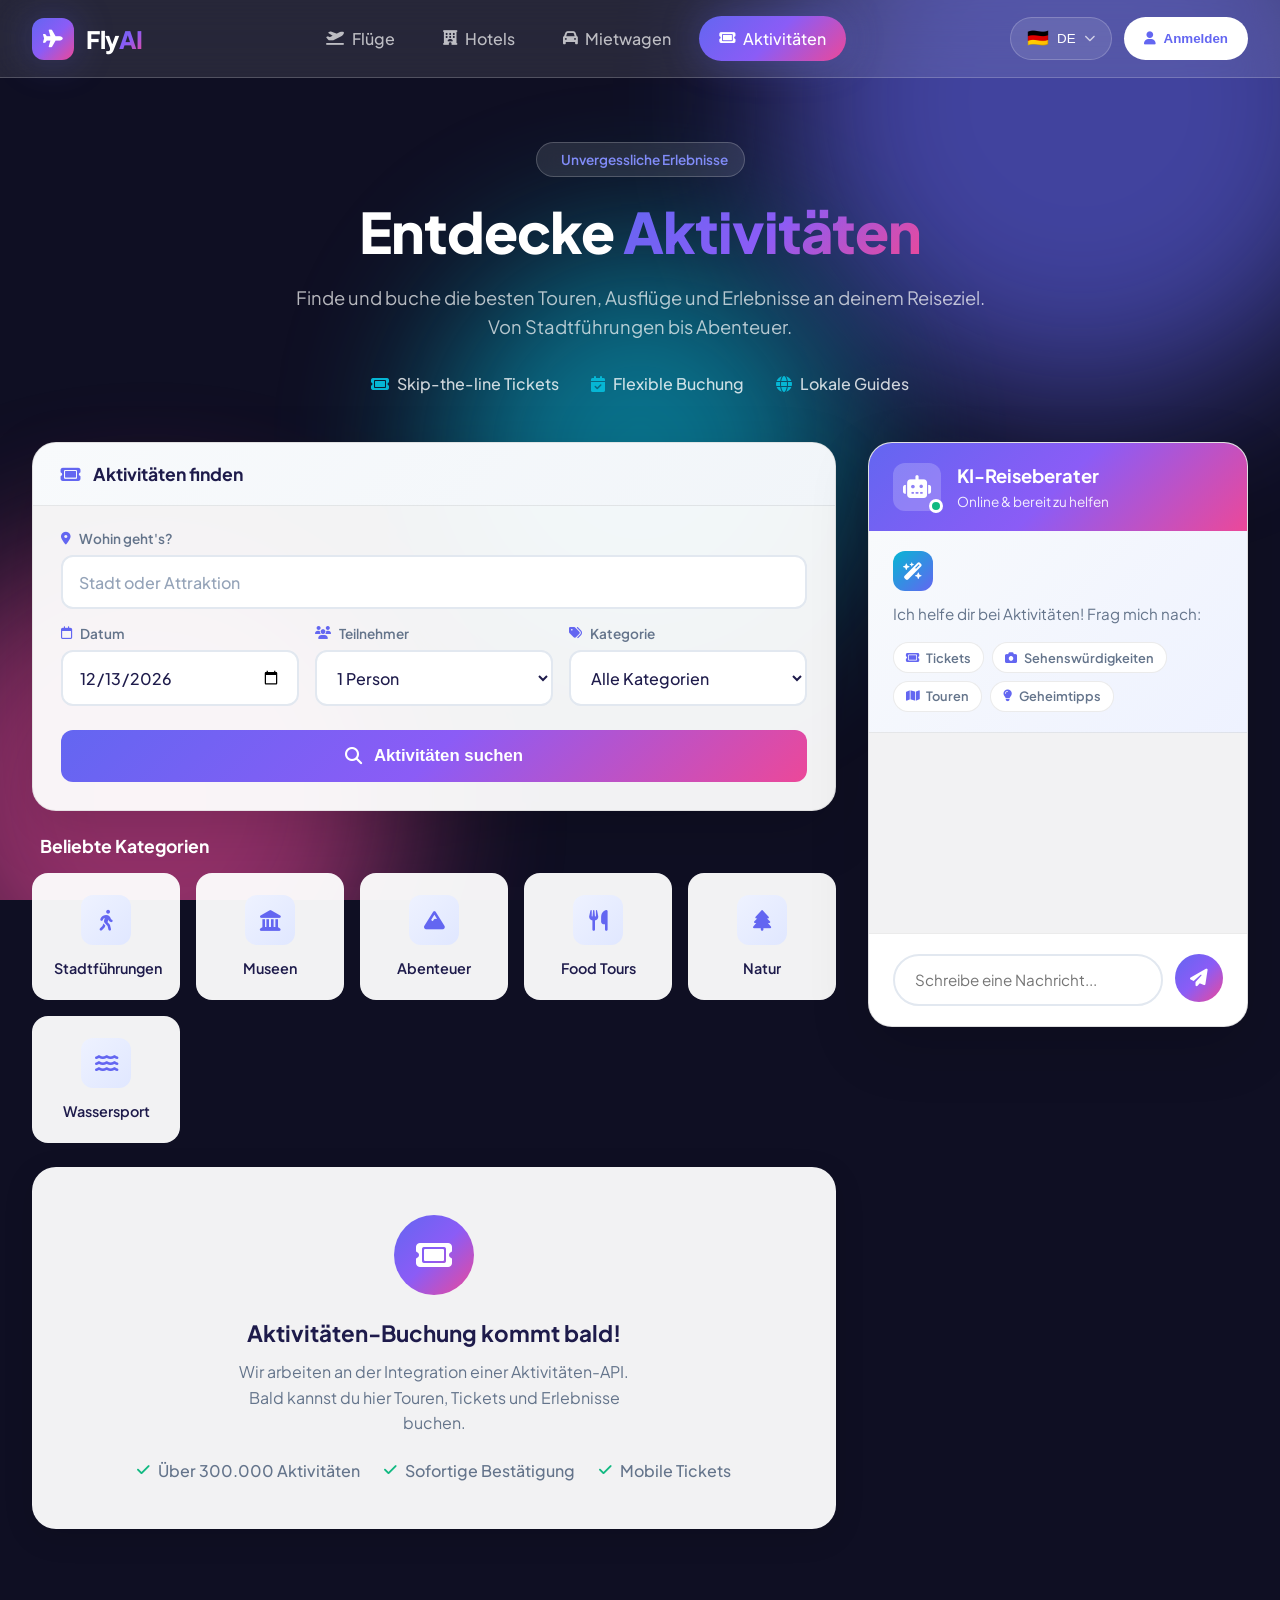
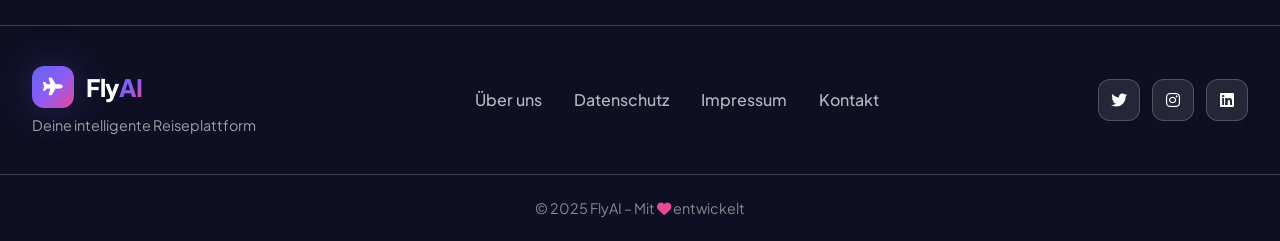
==== Frontend/aktivitaeten.html @ 0aa71a39 "Add passengers selector with children and new pages (Hotels, Mietwagen, Aktivitäten) - Replace simpl" ====
<!DOCTYPE html>
<html lang="de">
<head>
    <meta charset="UTF-8">
    <meta name="viewport" content="width=device-width, initial-scale=1.0">
    <title>FlyAI - Aktivitäten & Erlebnisse</title>
    <link rel="stylesheet" href="style.css?v=3">
    <link href="https://fonts.googleapis.com/css2?family=Plus+Jakarta+Sans:wght@400;500;600;700;800&display=swap" rel="stylesheet">
    <link rel="stylesheet" href="https://cdnjs.cloudflare.com/ajax/libs/font-awesome/6.5.1/css/all.min.css">
</head>
<body>
    <!-- Animated Background -->
    <div class="bg-decoration">
        <div class="bg-circle bg-circle-1"></div>
        <div class="bg-circle bg-circle-2"></div>
        <div class="bg-circle bg-circle-3"></div>
    </div>

    <!-- Header -->
    <header class="header">
        <div class="header-content">
            <div class="logo">
                <div class="logo-icon">
                    <i class="fa-solid fa-plane"></i>
                </div>
                <span class="logo-text">Fly<span class="logo-highlight">AI</span></span>
            </div>
            <nav class="nav">
                <a href="index.html" class="nav-link">
                    <i class="fa-solid fa-plane-departure"></i>
                    <span>Flüge</span>
                </a>
                <a href="hotels.html" class="nav-link">
                    <i class="fa-solid fa-hotel"></i>
                    <span>Hotels</span>
                </a>
                <a href="mietwagen.html" class="nav-link">
                    <i class="fa-solid fa-car"></i>
                    <span>Mietwagen</span>
                </a>
                <a href="aktivitaeten.html" class="nav-link active">
                    <i class="fa-solid fa-ticket"></i>
                    <span>Aktivitäten</span>
                </a>
            </nav>
            <div class="header-actions">
                <button class="btn-lang">
                    <span class="flag">🇩🇪</span>
                    <span>DE</span>
                    <i class="fa-solid fa-chevron-down"></i>
                </button>
                <button class="btn-login">
                    <i class="fa-solid fa-user"></i>
                    <span>Anmelden</span>
                </button>
            </div>
            <button class="mobile-menu-btn">
                <i class="fa-solid fa-bars"></i>
            </button>
        </div>
    </header>

    <!-- Hero Section -->
    <section class="hero">
        <div class="hero-content">
            <div class="hero-badge">
                <i class="fa-solid fa-sparkles"></i>
                <span>Unvergessliche Erlebnisse</span>
            </div>
            <h1>Entdecke <span class="gradient-text">Aktivitäten</span></h1>
            <p class="hero-sub">Finde und buche die besten Touren, Ausflüge und Erlebnisse an deinem Reiseziel. Von Stadtführungen bis Abenteuer.</p>
            <div class="hero-features">
                <div class="hero-feature">
                    <i class="fa-solid fa-ticket"></i>
                    <span>Skip-the-line Tickets</span>
                </div>
                <div class="hero-feature">
                    <i class="fa-solid fa-calendar-check"></i>
                    <span>Flexible Buchung</span>
                </div>
                <div class="hero-feature">
                    <i class="fa-solid fa-globe"></i>
                    <span>Lokale Guides</span>
                </div>
            </div>
        </div>
    </section>

    <!-- Main Content -->
    <main class="main-container">
        <div class="search-section">
            <div class="search-box">
                <div class="search-box-header">
                    <h2><i class="fa-solid fa-ticket"></i> Aktivitäten finden</h2>
                </div>

                <div class="search-fields">
                    <div class="field-row">
                        <div class="field-group" style="flex: 2;">
                            <label>
                                <i class="fa-solid fa-location-dot"></i>
                                Wohin geht's?
                            </label>
                            <input type="text" id="activity-location" placeholder="Stadt oder Attraktion" autocomplete="off">
                        </div>
                    </div>

                    <div class="field-row">
                        <div class="field-group">
                            <label>
                                <i class="fa-regular fa-calendar"></i>
                                Datum
                            </label>
                            <input type="date" id="activity-date">
                        </div>

                        <div class="field-group">
                            <label>
                                <i class="fa-solid fa-users"></i>
                                Teilnehmer
                            </label>
                            <select id="participants">
                                <option value="1">1 Person</option>
                                <option value="2">2 Personen</option>
                                <option value="3">3 Personen</option>
                                <option value="4">4 Personen</option>
                                <option value="5">5+ Personen</option>
                            </select>
                        </div>

                        <div class="field-group">
                            <label>
                                <i class="fa-solid fa-tags"></i>
                                Kategorie
                            </label>
                            <select id="category">
                                <option value="all">Alle Kategorien</option>
                                <option value="tours">Stadtführungen</option>
                                <option value="museums">Museen & Kultur</option>
                                <option value="adventure">Abenteuer</option>
                                <option value="food">Food & Drinks</option>
                                <option value="nature">Natur & Parks</option>
                                <option value="water">Wassersport</option>
                            </select>
                        </div>
                    </div>
                </div>

                <button class="search-btn" onclick="searchActivities()">
                    <i class="fa-solid fa-search"></i>
                    <span>Aktivitäten suchen</span>
                    <div class="btn-shine"></div>
                </button>
            </div>

            <!-- Activity Categories Preview -->
            <div class="activity-categories">
                <h3>Beliebte Kategorien</h3>
                <div class="category-grid">
                    <div class="category-card" onclick="selectCategory('tours')">
                        <div class="category-icon">
                            <i class="fa-solid fa-person-walking"></i>
                        </div>
                        <span>Stadtführungen</span>
                    </div>
                    <div class="category-card" onclick="selectCategory('museums')">
                        <div class="category-icon">
                            <i class="fa-solid fa-landmark"></i>
                        </div>
                        <span>Museen</span>
                    </div>
                    <div class="category-card" onclick="selectCategory('adventure')">
                        <div class="category-icon">
                            <i class="fa-solid fa-mountain"></i>
                        </div>
                        <span>Abenteuer</span>
                    </div>
                    <div class="category-card" onclick="selectCategory('food')">
                        <div class="category-icon">
                            <i class="fa-solid fa-utensils"></i>
                        </div>
                        <span>Food Tours</span>
                    </div>
                    <div class="category-card" onclick="selectCategory('nature')">
                        <div class="category-icon">
                            <i class="fa-solid fa-tree"></i>
                        </div>
                        <span>Natur</span>
                    </div>
                    <div class="category-card" onclick="selectCategory('water')">
                        <div class="category-icon">
                            <i class="fa-solid fa-water"></i>
                        </div>
                        <span>Wassersport</span>
                    </div>
                </div>
            </div>

            <!-- Coming Soon -->
            <div class="coming-soon-card">
                <div class="coming-soon-icon">
                    <i class="fa-solid fa-ticket"></i>
                </div>
                <h3>Aktivitäten-Buchung kommt bald!</h3>
                <p>Wir arbeiten an der Integration einer Aktivitäten-API. Bald kannst du hier Touren, Tickets und Erlebnisse buchen.</p>
                <div class="coming-soon-features">
                    <div class="feature-item">
                        <i class="fa-solid fa-check"></i>
                        <span>Über 300.000 Aktivitäten</span>
                    </div>
                    <div class="feature-item">
                        <i class="fa-solid fa-check"></i>
                        <span>Sofortige Bestätigung</span>
                    </div>
                    <div class="feature-item">
                        <i class="fa-solid fa-check"></i>
                        <span>Mobile Tickets</span>
                    </div>
                </div>
            </div>
        </div>

        <!-- Right: AI Chat Sidebar -->
        <aside class="chat-sidebar">
            <div class="chat-header">
                <div class="chat-header-icon">
                    <i class="fa-solid fa-robot"></i>
                    <span class="online-dot"></span>
                </div>
                <div class="chat-header-info">
                    <h3>KI-Reiseberater</h3>
                    <span class="chat-status">Online & bereit zu helfen</span>
                </div>
            </div>
            <div class="chat-intro">
                <div class="intro-icon">
                    <i class="fa-solid fa-wand-magic-sparkles"></i>
                </div>
                <p>Ich helfe dir bei Aktivitäten! Frag mich nach:</p>
                <div class="intro-tags">
                    <span class="intro-tag"><i class="fa-solid fa-ticket"></i> Tickets</span>
                    <span class="intro-tag"><i class="fa-solid fa-camera"></i> Sehenswürdigkeiten</span>
                    <span class="intro-tag"><i class="fa-solid fa-map"></i> Touren</span>
                    <span class="intro-tag"><i class="fa-solid fa-lightbulb"></i> Geheimtipps</span>
                </div>
            </div>
            <div id="chat-messages" class="chat-messages"></div>
            <div class="chat-input-container">
                <input type="text" id="chat-input" placeholder="Schreibe eine Nachricht..." onkeypress="handleChatEnter(event)">
                <button onclick="sendChat()" class="chat-send-btn">
                    <i class="fa-solid fa-paper-plane"></i>
                </button>
            </div>
        </aside>
    </main>

    <!-- Footer -->
    <footer class="footer">
        <div class="footer-content">
            <div class="footer-brand">
                <div class="logo">
                    <div class="logo-icon">
                        <i class="fa-solid fa-plane"></i>
                    </div>
                    <span class="logo-text">Fly<span class="logo-highlight">AI</span></span>
                </div>
                <p>Deine intelligente Reiseplattform</p>
            </div>
            <div class="footer-links">
                <a href="#">Über uns</a>
                <a href="#">Datenschutz</a>
                <a href="#">Impressum</a>
                <a href="#">Kontakt</a>
            </div>
            <div class="footer-social">
                <a href="#" class="social-link"><i class="fa-brands fa-twitter"></i></a>
                <a href="#" class="social-link"><i class="fa-brands fa-instagram"></i></a>
                <a href="#" class="social-link"><i class="fa-brands fa-linkedin"></i></a>
            </div>
        </div>
        <div class="footer-bottom">
            <p>© 2025 FlyAI – Mit <i class="fa-solid fa-heart"></i> entwickelt</p>
        </div>
    </footer>

    <script src="app.js?v=7"></script>
    <script>
        // Datum-Input setzen
        document.addEventListener('DOMContentLoaded', () => {
            const today = new Date();
            const nextWeek = new Date(today.getTime() + 7 * 24 * 60 * 60 * 1000);
            document.getElementById('activity-date').value = formatDateLocal(nextWeek);
        });

        function formatDateLocal(date) {
            return date.toISOString().split('T')[0];
        }

        function searchActivities() {
            showToast('Aktivitäten-Suche wird bald verfügbar sein!', 'info');
        }

        function selectCategory(category) {
            document.getElementById('category').value = category;
            showToast('Aktivitäten-Suche wird bald verfügbar sein!', 'info');
        }
    </script>
</body>
</html>
---- Frontend/style.css ----
/* ========== CSS RESET & VARIABLES ========== */
:root {
    /* Colors */
    --primary: #6366f1;
    --primary-dark: #4f46e5;
    --primary-light: #818cf8;
    --secondary: #ec4899;
    --accent: #06b6d4;

    /* Gradients */
    --gradient-primary: linear-gradient(135deg, #6366f1 0%, #8b5cf6 50%, #ec4899 100%);
    --gradient-secondary: linear-gradient(135deg, #06b6d4 0%, #6366f1 100%);
    --gradient-dark: linear-gradient(135deg, #1e1b4b 0%, #312e81 100%);

    /* Backgrounds */
    --bg-dark: #0f0f23;
    --bg-card: rgba(255, 255, 255, 0.95);
    --bg-glass: rgba(255, 255, 255, 0.1);

    /* Text */
    --text-primary: #1e1b4b;
    --text-secondary: #64748b;
    --text-muted: #94a3b8;
    --text-white: #ffffff;

    /* Shadows */
    --shadow-sm: 0 2px 8px rgba(0, 0, 0, 0.08);
    --shadow-md: 0 8px 30px rgba(0, 0, 0, 0.12);
    --shadow-lg: 0 20px 60px rgba(0, 0, 0, 0.15);
    --shadow-glow: 0 0 40px rgba(99, 102, 241, 0.3);

    /* Borders */
    --border-light: rgba(255, 255, 255, 0.2);
    --border-dark: rgba(0, 0, 0, 0.08);

    /* Spacing */
    --radius-sm: 8px;
    --radius-md: 12px;
    --radius-lg: 16px;
    --radius-xl: 24px;
    --radius-full: 9999px;
}

* {
    margin: 0;
    padding: 0;
    box-sizing: border-box;
}

html {
    scroll-behavior: smooth;
}

body {
    font-family: 'Plus Jakarta Sans', -apple-system, BlinkMacSystemFont, sans-serif;
    background: var(--bg-dark);
    min-height: 100vh;
    color: var(--text-primary);
    overflow-x: hidden;
}

/* ========== ANIMATED BACKGROUND ========== */
.bg-decoration {
    position: fixed;
    top: 0;
    left: 0;
    width: 100%;
    height: 100%;
    pointer-events: none;
    z-index: 0;
    overflow: hidden;
}

.bg-circle {
    position: absolute;
    border-radius: 50%;
    filter: blur(80px);
    opacity: 0.6;
    animation: float 20s ease-in-out infinite;
}

.bg-circle-1 {
    width: 600px;
    height: 600px;
    background: var(--primary);
    top: -200px;
    right: -100px;
    animation-delay: 0s;
}

.bg-circle-2 {
    width: 500px;
    height: 500px;
    background: var(--secondary);
    bottom: -150px;
    left: -100px;
    animation-delay: -7s;
}

.bg-circle-3 {
    width: 400px;
    height: 400px;
    background: var(--accent);
    top: 50%;
    left: 50%;
    transform: translate(-50%, -50%);
    animation-delay: -14s;
}

@keyframes float {
    0%, 100% { transform: translate(0, 0) scale(1); }
    33% { transform: translate(30px, -30px) scale(1.05); }
    66% { transform: translate(-20px, 20px) scale(0.95); }
}

/* ========== HEADER ========== */
.header {
    position: sticky;
    top: 0;
    z-index: 100;
    background: var(--bg-glass);
    backdrop-filter: blur(20px);
    border-bottom: 1px solid var(--border-light);
}

.header-content {
    display: flex;
    justify-content: space-between;
    align-items: center;
    padding: 1rem 2rem;
    max-width: 1400px;
    margin: 0 auto;
}

.logo {
    display: flex;
    align-items: center;
    gap: 0.75rem;
}

.logo-icon {
    width: 42px;
    height: 42px;
    background: var(--gradient-primary);
    border-radius: var(--radius-md);
    display: flex;
    align-items: center;
    justify-content: center;
    color: white;
    font-size: 1.1rem;
    box-shadow: var(--shadow-glow);
}

.logo-text {
    font-size: 1.5rem;
    font-weight: 800;
    color: var(--text-white);
    letter-spacing: -0.5px;
}

.logo-highlight {
    background: var(--gradient-primary);
    -webkit-background-clip: text;
    -webkit-text-fill-color: transparent;
    background-clip: text;
}

.nav {
    display: flex;
    gap: 0.5rem;
}

.nav-link {
    display: flex;
    align-items: center;
    gap: 0.5rem;
    padding: 0.75rem 1.25rem;
    color: rgba(255, 255, 255, 0.7);
    text-decoration: none;
    font-weight: 500;
    border-radius: var(--radius-full);
    transition: all 0.3s ease;
}

.nav-link i {
    font-size: 0.9rem;
}

.nav-link:hover {
    color: white;
    background: var(--bg-glass);
}

.nav-link.active {
    color: white;
    background: var(--gradient-primary);
    box-shadow: var(--shadow-glow);
}

.header-actions {
    display: flex;
    gap: 0.75rem;
}

.btn-lang {
    display: flex;
    align-items: center;
    gap: 0.5rem;
    padding: 0.6rem 1rem;
    background: var(--bg-glass);
    border: 1px solid var(--border-light);
    border-radius: var(--radius-full);
    color: white;
    cursor: pointer;
    font-weight: 500;
    transition: all 0.3s ease;
}

.btn-lang .flag {
    font-size: 1.1rem;
}

.btn-lang i {
    font-size: 0.7rem;
    opacity: 0.7;
}

.btn-lang:hover {
    background: rgba(255, 255, 255, 0.15);
}

.btn-login {
    display: flex;
    align-items: center;
    gap: 0.5rem;
    padding: 0.6rem 1.25rem;
    background: var(--text-white);
    border: none;
    border-radius: var(--radius-full);
    color: var(--primary);
    cursor: pointer;
    font-weight: 600;
    transition: all 0.3s ease;
}

.btn-login:hover {
    transform: translateY(-2px);
    box-shadow: 0 8px 25px rgba(255, 255, 255, 0.25);
}

.mobile-menu-btn {
    display: none;
    width: 44px;
    height: 44px;
    background: var(--bg-glass);
    border: 1px solid var(--border-light);
    border-radius: var(--radius-md);
    color: white;
    cursor: pointer;
    font-size: 1.2rem;
}

/* ========== HERO ========== */
.hero {
    position: relative;
    z-index: 1;
    text-align: center;
    padding: 4rem 2rem 3rem;
}

.hero-content {
    max-width: 700px;
    margin: 0 auto;
}

.hero-badge {
    display: inline-flex;
    align-items: center;
    gap: 0.5rem;
    padding: 0.5rem 1rem;
    background: var(--bg-glass);
    border: 1px solid var(--border-light);
    border-radius: var(--radius-full);
    color: var(--primary-light);
    font-size: 0.85rem;
    font-weight: 600;
    margin-bottom: 1.5rem;
    backdrop-filter: blur(10px);
}

.hero-badge i {
    color: #fbbf24;
}

.hero h1 {
    font-size: 3.5rem;
    font-weight: 800;
    color: var(--text-white);
    line-height: 1.1;
    margin-bottom: 1.25rem;
    letter-spacing: -1px;
}

.gradient-text {
    background: var(--gradient-primary);
    -webkit-background-clip: text;
    -webkit-text-fill-color: transparent;
    background-clip: text;
}

.hero-sub {
    font-size: 1.15rem;
    color: rgba(255, 255, 255, 0.7);
    line-height: 1.6;
    margin-bottom: 2rem;
}

.hero-features {
    display: flex;
    justify-content: center;
    gap: 2rem;
    flex-wrap: wrap;
}

.hero-feature {
    display: flex;
    align-items: center;
    gap: 0.5rem;
    color: rgba(255, 255, 255, 0.8);
    font-weight: 500;
}

.hero-feature i {
    color: var(--accent);
    font-size: 1rem;
}

/* ========== MAIN CONTAINER ========== */
.main-container {
    position: relative;
    z-index: 1;
    display: flex;
    gap: 2rem;
    padding: 0 2rem 4rem;
    max-width: 1400px;
    margin: 0 auto;
}

/* ========== SEARCH SECTION ========== */
.search-section {
    flex: 1;
    min-width: 0;
}

.search-box {
    background: var(--bg-card);
    border-radius: var(--radius-xl);
    padding: 0;
    box-shadow: var(--shadow-lg);
    overflow: hidden;
    border: 1px solid var(--border-dark);
}

.search-box-header {
    padding: 1.25rem 1.75rem;
    background: linear-gradient(135deg, #f8fafc 0%, #f1f5f9 100%);
    border-bottom: 1px solid var(--border-dark);
}

.search-box-header h2 {
    display: flex;
    align-items: center;
    gap: 0.75rem;
    font-size: 1.1rem;
    font-weight: 700;
    color: var(--text-primary);
}

.search-box-header i {
    color: var(--primary);
}

.trip-toggle {
    display: flex;
    gap: 0.5rem;
    padding: 1.25rem 1.75rem 0;
    flex-wrap: wrap;
}

.trip-option {
    display: flex;
    align-items: center;
    gap: 0.5rem;
    padding: 0.7rem 1.25rem;
    border: 2px solid transparent;
    background: #f1f5f9;
    border-radius: var(--radius-full);
    cursor: pointer;
    font-weight: 600;
    font-size: 0.9rem;
    color: var(--text-secondary);
    transition: all 0.3s ease;
}

.trip-option i {
    font-size: 0.85rem;
}

.trip-option:hover {
    background: #e2e8f0;
}

.trip-option.active {
    background: var(--gradient-primary);
    color: white;
    border-color: transparent;
    box-shadow: 0 4px 15px rgba(99, 102, 241, 0.35);
}

.search-fields {
    padding: 1.5rem 1.75rem;
    display: flex;
    flex-direction: column;
    gap: 1rem;
}

.field-row {
    display: flex;
    gap: 1rem;
    align-items: flex-end;
}

.field-group {
    flex: 1;
    position: relative;
}

.field-from,
.field-to {
    flex: 2;
}

.field-group label {
    display: flex;
    align-items: center;
    gap: 0.5rem;
    font-size: 0.85rem;
    color: var(--text-secondary);
    margin-bottom: 0.5rem;
    font-weight: 600;
}

.field-group label i {
    color: var(--primary);
    font-size: 0.8rem;
}

.field-group input,
.field-group select {
    width: 100%;
    padding: 0.9rem 1rem;
    border: 2px solid #e2e8f0;
    border-radius: var(--radius-md);
    font-size: 1rem;
    font-weight: 500;
    color: var(--text-primary);
    background: white;
    transition: all 0.3s ease;
    font-family: inherit;
}

.field-group input::placeholder {
    color: var(--text-muted);
}

.field-group input:focus,
.field-group select:focus {
    outline: none;
    border-color: var(--primary);
    box-shadow: 0 0 0 4px rgba(99, 102, 241, 0.1);
}

.swap-btn {
    width: 44px;
    height: 44px;
    min-width: 44px;
    border: 2px solid #e2e8f0;
    background: white;
    border-radius: 50%;
    cursor: pointer;
    color: var(--text-secondary);
    transition: all 0.3s ease;
    display: flex;
    align-items: center;
    justify-content: center;
    margin-bottom: 0;
}

.swap-btn:hover {
    border-color: var(--primary);
    color: var(--primary);
    background: rgba(99, 102, 241, 0.05);
    transform: rotate(180deg);
}

.search-btn {
    width: calc(100% - 3.5rem);
    margin: 0 1.75rem 1.75rem;
    padding: 1rem 1.5rem;
    background: var(--gradient-primary);
    color: white;
    border: none;
    border-radius: var(--radius-md);
    font-size: 1.05rem;
    font-weight: 700;
    cursor: pointer;
    display: flex;
    align-items: center;
    justify-content: center;
    gap: 0.75rem;
    transition: all 0.3s ease;
    position: relative;
    overflow: hidden;
}

.search-btn:hover {
    transform: translateY(-2px);
    box-shadow: 0 12px 35px rgba(99, 102, 241, 0.4);
}

.btn-shine {
    position: absolute;
    top: 0;
    left: -100%;
    width: 100%;
    height: 100%;
    background: linear-gradient(90deg, transparent, rgba(255,255,255,0.2), transparent);
    animation: shine 3s infinite;
}

@keyframes shine {
    0% { left: -100%; }
    50%, 100% { left: 100%; }
}

/* ========== AIRPORT DROPDOWN ========== */
.airport-dropdown {
    position: absolute;
    top: calc(100% + 4px);
    left: 0;
    right: 0;
    background: white;
    border: 1px solid #e2e8f0;
    border-radius: var(--radius-md);
    box-shadow: var(--shadow-lg);
    z-index: 1000;
    max-height: 280px;
    overflow-y: auto;
    display: none;
}

.dropdown-item {
    display: flex;
    align-items: center;
    gap: 1rem;
    padding: 1rem 1.25rem;
    cursor: pointer;
    transition: all 0.2s ease;
    border-bottom: 1px solid #f1f5f9;
}

.dropdown-item:last-child {
    border-bottom: none;
}

.dropdown-item:hover {
    background: linear-gradient(135deg, #f8fafc 0%, #eef2ff 100%);
}

.airport-code {
    width: 48px;
    height: 48px;
    background: var(--gradient-primary);
    border-radius: var(--radius-sm);
    display: flex;
    align-items: center;
    justify-content: center;
    color: white;
    font-weight: 700;
    font-size: 0.85rem;
}

.airport-info {
    flex: 1;
}

.airport-city {
    font-weight: 700;
    color: var(--text-primary);
    margin-bottom: 0.2rem;
}

.airport-name {
    font-size: 0.85rem;
    color: var(--text-secondary);
}

.airport-country {
    font-size: 0.8rem;
    color: var(--text-muted);
}

/* ========== LOADING ========== */
.loading {
    text-align: center;
    padding: 3rem;
    margin-top: 1.5rem;
    background: var(--bg-glass);
    border-radius: var(--radius-xl);
    backdrop-filter: blur(10px);
}

.loading-content {
    display: flex;
    flex-direction: column;
    align-items: center;
}

.plane-animation {
    font-size: 2.5rem;
    color: white;
    animation: flyPlane 2s ease-in-out infinite;
    margin-bottom: 1.5rem;
}

@keyframes flyPlane {
    0%, 100% { transform: translateX(-20px) translateY(0); }
    50% { transform: translateX(20px) translateY(-10px); }
}

.loading p {
    color: white;
    font-weight: 600;
    font-size: 1.1rem;
    margin-bottom: 1.5rem;
}

.loading-bar {
    width: 200px;
    height: 4px;
    background: rgba(255, 255, 255, 0.2);
    border-radius: var(--radius-full);
    overflow: hidden;
}

.loading-progress {
    height: 100%;
    width: 30%;
    background: var(--gradient-primary);
    border-radius: var(--radius-full);
    animation: loadingProgress 1.5s ease-in-out infinite;
}

@keyframes loadingProgress {
    0% { transform: translateX(-100%); }
    100% { transform: translateX(400%); }
}

/* ========== FILTERS ========== */
.filters {
    display: flex;
    align-items: center;
    gap: 1rem;
    margin: 1.5rem 0;
    padding: 1rem 1.5rem;
    background: var(--bg-glass);
    border-radius: var(--radius-lg);
    backdrop-filter: blur(10px);
    flex-wrap: wrap;
}

.filter-label {
    display: flex;
    align-items: center;
    gap: 0.5rem;
    color: white;
    font-weight: 600;
}

.filter-buttons {
    display: flex;
    gap: 0.5rem;
}

.filter-btn {
    display: flex;
    align-items: center;
    gap: 0.5rem;
    padding: 0.6rem 1.25rem;
    border: 2px solid var(--border-light);
    background: transparent;
    color: white;
    border-radius: var(--radius-full);
    cursor: pointer;
    font-weight: 600;
    font-size: 0.9rem;
    transition: all 0.3s ease;
}

.filter-btn i {
    font-size: 0.85rem;
}

.filter-btn:hover {
    background: var(--bg-glass);
}

.filter-btn.active {
    background: white;
    color: var(--primary);
    border-color: white;
}

/* ========== RESULTS ========== */
.results {
    display: flex;
    flex-direction: column;
    gap: 1rem;
    margin-top: 1rem;
}

.flight-card {
    background: var(--bg-card);
    border-radius: var(--radius-lg);
    padding: 1.5rem;
    display: flex;
    justify-content: space-between;
    align-items: center;
    box-shadow: var(--shadow-md);
    transition: all 0.3s ease;
    border: 1px solid transparent;
}

.flight-card:hover {
    transform: translateY(-4px);
    box-shadow: var(--shadow-lg);
    border-color: var(--primary-light);
}

.flight-info {
    flex: 1;
}

.flight-airline {
    display: flex;
    align-items: center;
    gap: 0.75rem;
    margin-bottom: 1rem;
}

.airline-logo {
    width: 42px;
    height: 42px;
    background: linear-gradient(135deg, #f1f5f9 0%, #e2e8f0 100%);
    border-radius: var(--radius-sm);
    display: flex;
    align-items: center;
    justify-content: center;
    font-size: 1.25rem;
    color: var(--primary);
}

.airline-name {
    font-weight: 700;
    color: var(--text-primary);
}

.flight-number {
    font-size: 0.85rem;
    color: var(--text-muted);
}

.flight-times {
    display: flex;
    align-items: center;
    gap: 1.5rem;
}

.departure,
.arrival {
    text-align: center;
}

.time {
    font-size: 1.6rem;
    font-weight: 800;
    color: var(--text-primary);
    letter-spacing: -0.5px;
}

.airport {
    color: var(--text-muted);
    font-size: 0.9rem;
    font-weight: 600;
}

.flight-line {
    flex: 1;
    text-align: center;
    padding: 0 1rem;
    min-width: 120px;
}

.duration {
    font-size: 0.85rem;
    color: var(--text-secondary);
    font-weight: 600;
}

.line {
    height: 3px;
    background: var(--gradient-primary);
    margin: 0.4rem 0;
    border-radius: var(--radius-full);
    position: relative;
}

.line::before {
    content: '';
    position: absolute;
    right: -4px;
    top: 50%;
    transform: translateY(-50%);
    width: 8px;
    height: 8px;
    background: var(--secondary);
    border-radius: 50%;
}

.stops {
    font-size: 0.85rem;
    color: var(--text-muted);
    font-weight: 500;
}

.stops.direct {
    color: #10b981;
    font-weight: 600;
}

.flight-price {
    text-align: right;
    padding-left: 2rem;
}

.price {
    font-size: 2rem;
    font-weight: 800;
    background: var(--gradient-primary);
    -webkit-background-clip: text;
    -webkit-text-fill-color: transparent;
    background-clip: text;
}

.price-note {
    font-size: 0.85rem;
    color: var(--text-muted);
    margin-bottom: 0.75rem;
}

.select-btn {
    padding: 0.75rem 1.75rem;
    background: var(--gradient-primary);
    color: white;
    border: none;
    border-radius: var(--radius-md);
    cursor: pointer;
    font-weight: 700;
    font-size: 0.95rem;
    transition: all 0.3s ease;
}

.select-btn:hover {
    transform: scale(1.05);
    box-shadow: 0 8px 25px rgba(99, 102, 241, 0.35);
}

/* ========== CHAT SIDEBAR ========== */
.chat-sidebar {
    width: 380px;
    background: var(--bg-card);
    border-radius: var(--radius-xl);
    box-shadow: var(--shadow-lg);
    display: flex;
    flex-direction: column;
    height: fit-content;
    max-height: 650px;
    position: sticky;
    top: 100px;
    border: 1px solid var(--border-dark);
    overflow: hidden;
}

.chat-header {
    display: flex;
    align-items: center;
    gap: 1rem;
    padding: 1.25rem 1.5rem;
    background: var(--gradient-primary);
    color: white;
}

.chat-header-icon {
    position: relative;
    width: 48px;
    height: 48px;
    background: rgba(255, 255, 255, 0.2);
    border-radius: var(--radius-md);
    display: flex;
    align-items: center;
    justify-content: center;
    font-size: 1.4rem;
}

.online-dot {
    position: absolute;
    bottom: -2px;
    right: -2px;
    width: 14px;
    height: 14px;
    background: #10b981;
    border: 3px solid white;
    border-radius: 50%;
    animation: pulse 2s infinite;
}

@keyframes pulse {
    0%, 100% { transform: scale(1); opacity: 1; }
    50% { transform: scale(1.1); opacity: 0.8; }
}

.chat-header-info h3 {
    font-size: 1.15rem;
    font-weight: 700;
    margin-bottom: 0.2rem;
}

.chat-status {
    font-size: 0.85rem;
    opacity: 0.9;
}

.chat-intro {
    padding: 1.25rem 1.5rem;
    background: linear-gradient(135deg, #f8fafc 0%, #eef2ff 100%);
    border-bottom: 1px solid var(--border-dark);
}

.intro-icon {
    width: 40px;
    height: 40px;
    background: var(--gradient-secondary);
    border-radius: var(--radius-md);
    display: flex;
    align-items: center;
    justify-content: center;
    color: white;
    font-size: 1.1rem;
    margin-bottom: 0.75rem;
}

.chat-intro p {
    font-size: 0.95rem;
    color: var(--text-secondary);
    line-height: 1.5;
    margin-bottom: 1rem;
}

.intro-tags {
    display: flex;
    flex-wrap: wrap;
    gap: 0.5rem;
}

.intro-tag {
    display: flex;
    align-items: center;
    gap: 0.4rem;
    padding: 0.4rem 0.75rem;
    background: white;
    border-radius: var(--radius-full);
    font-size: 0.8rem;
    font-weight: 600;
    color: var(--text-secondary);
    border: 1px solid var(--border-dark);
}

.intro-tag i {
    color: var(--primary);
    font-size: 0.75rem;
}

.chat-messages {
    flex: 1;
    padding: 1.25rem;
    overflow-y: auto;
    min-height: 200px;
    max-height: 300px;
    display: flex;
    flex-direction: column;
    gap: 1rem;
}

.chat-msg {
    padding: 1rem 1.25rem;
    border-radius: var(--radius-lg);
    max-width: 90%;
    line-height: 1.5;
    font-size: 0.95rem;
    animation: messageIn 0.3s ease;
}

@keyframes messageIn {
    from { opacity: 0; transform: translateY(10px); }
    to { opacity: 1; transform: translateY(0); }
}

.chat-msg.user {
    background: var(--gradient-primary);
    color: white;
    align-self: flex-end;
    border-bottom-right-radius: 4px;
}

.chat-msg.ai {
    background: #f1f5f9;
    color: var(--text-primary);
    align-self: flex-start;
    border-bottom-left-radius: 4px;
}

.chat-input-container {
    display: flex;
    gap: 0.75rem;
    padding: 1.25rem 1.5rem;
    border-top: 1px solid var(--border-dark);
    background: white;
}

#chat-input {
    flex: 1;
    padding: 0.9rem 1.25rem;
    border: 2px solid #e2e8f0;
    border-radius: var(--radius-full);
    font-size: 0.95rem;
    font-family: inherit;
    transition: all 0.3s ease;
}

#chat-input:focus {
    outline: none;
    border-color: var(--primary);
    box-shadow: 0 0 0 4px rgba(99, 102, 241, 0.1);
}

.chat-send-btn {
    width: 48px;
    height: 48px;
    min-width: 48px;
    border: none;
    background: var(--gradient-primary);
    color: white;
    border-radius: 50%;
    cursor: pointer;
    font-size: 1.1rem;
    transition: all 0.3s ease;
    display: flex;
    align-items: center;
    justify-content: center;
}

.chat-send-btn:hover {
    transform: scale(1.1);
    box-shadow: var(--shadow-glow);
}

/* ========== FOOTER ========== */
.footer {
    position: relative;
    z-index: 1;
    background: rgba(15, 15, 35, 0.8);
    backdrop-filter: blur(20px);
    border-top: 1px solid var(--border-light);
    margin-top: 2rem;
}

.footer-content {
    display: flex;
    justify-content: space-between;
    align-items: center;
    padding: 2.5rem 2rem;
    max-width: 1400px;
    margin: 0 auto;
    gap: 2rem;
    flex-wrap: wrap;
}

.footer-brand {
    display: flex;
    flex-direction: column;
    gap: 0.5rem;
}

.footer-brand p {
    color: rgba(255, 255, 255, 0.6);
    font-size: 0.9rem;
}

.footer-links {
    display: flex;
    gap: 2rem;
    flex-wrap: wrap;
}

.footer-links a {
    color: rgba(255, 255, 255, 0.7);
    text-decoration: none;
    font-weight: 500;
    transition: color 0.3s ease;
}

.footer-links a:hover {
    color: white;
}

.footer-social {
    display: flex;
    gap: 0.75rem;
}

.social-link {
    width: 42px;
    height: 42px;
    background: var(--bg-glass);
    border: 1px solid var(--border-light);
    border-radius: var(--radius-md);
    display: flex;
    align-items: center;
    justify-content: center;
    color: white;
    text-decoration: none;
    transition: all 0.3s ease;
}

.social-link:hover {
    background: var(--gradient-primary);
    border-color: transparent;
    transform: translateY(-3px);
}

.footer-bottom {
    text-align: center;
    padding: 1.5rem 2rem;
    border-top: 1px solid var(--border-light);
}

.footer-bottom p {
    color: rgba(255, 255, 255, 0.5);
    font-size: 0.9rem;
}

.footer-bottom i {
    color: var(--secondary);
}

/* ========== RESPONSIVE ========== */
@media (max-width: 1200px) {
    .main-container {
        flex-direction: column;
    }

    .chat-sidebar {
        width: 100%;
        max-height: none;
        position: relative;
        top: 0;
    }

    .chat-messages {
        max-height: 350px;
    }
}

@media (max-width: 900px) {
    .header-content {
        padding: 1rem;
    }

    .nav {
        display: none;
    }

    .header-actions {
        display: none;
    }

    .mobile-menu-btn {
        display: flex;
        align-items: center;
        justify-content: center;
    }

    .hero h1 {
        font-size: 2.5rem;
    }

    .hero-features {
        gap: 1rem;
    }

    .main-container {
        padding: 0 1rem 3rem;
    }

    .field-row {
        flex-direction: column;
    }

    .swap-btn {
        align-self: center;
        transform: rotate(90deg);
    }

    .swap-btn:hover {
        transform: rotate(270deg);
    }

    .flight-card {
        flex-direction: column;
        text-align: center;
        gap: 1.5rem;
    }

    .flight-times {
        flex-direction: column;
        gap: 1rem;
    }

    .flight-line {
        width: 100%;
        padding: 0;
    }

    .line {
        width: 60%;
        margin: 0.4rem auto;
    }

    .flight-price {
        padding-left: 0;
        text-align: center;
    }

    .footer-content {
        flex-direction: column;
        text-align: center;
    }

    .footer-links {
        justify-content: center;
    }
}

@media (max-width: 600px) {
    .hero {
        padding: 2.5rem 1rem 2rem;
    }

    .hero h1 {
        font-size: 2rem;
    }

    .hero-sub {
        font-size: 1rem;
    }

    .hero-features {
        flex-direction: column;
        align-items: center;
    }

    .trip-toggle {
        flex-direction: column;
    }

    .trip-option {
        justify-content: center;
    }

    .filters {
        flex-direction: column;
        align-items: stretch;
    }

    .filter-buttons {
        justify-content: center;
    }

    .chat-intro {
        padding: 1rem;
    }

    .intro-tags {
        justify-content: center;
    }
}

/* ========== SCROLLBAR ========== */
::-webkit-scrollbar {
    width: 8px;
}

::-webkit-scrollbar-track {
    background: #f1f5f9;
    border-radius: var(--radius-full);
}

::-webkit-scrollbar-thumb {
    background: var(--gradient-primary);
    border-radius: var(--radius-full);
}

::-webkit-scrollbar-thumb:hover {
    background: var(--primary-dark);
}

/* ========== SELECTION ========== */
::selection {
    background: var(--primary);
    color: white;
}

/* ========== TOAST NOTIFICATIONS ========== */
.toast {
    position: fixed;
    bottom: 30px;
    left: 50%;
    transform: translateX(-50%) translateY(100px);
    background: var(--bg-card);
    padding: 16px 24px;
    border-radius: var(--radius-lg);
    box-shadow: var(--shadow-lg);
    display: flex;
    align-items: center;
    gap: 12px;
    z-index: 10000;
    opacity: 0;
    transition: all 0.3s ease;
}

.toast.show {
    transform: translateX(-50%) translateY(0);
    opacity: 1;
}

.toast i {
    font-size: 1.2rem;
}

.toast-info i { color: var(--primary); }
.toast-success i { color: #10b981; }
.toast-error i { color: #ef4444; }

/* ========== BOOKING MODAL ========== */
.booking-modal {
    position: fixed;
    top: 0;
    left: 0;
    width: 100%;
    height: 100%;
    background: rgba(0, 0, 0, 0.7);
    backdrop-filter: blur(8px);
    display: flex;
    align-items: center;
    justify-content: center;
    z-index: 9999;
    opacity: 0;
    transition: opacity 0.3s ease;
}

.booking-modal.show {
    opacity: 1;
}

.modal-content {
    background: var(--bg-card);
    border-radius: var(--radius-xl);
    padding: 32px;
    max-width: 450px;
    width: 90%;
    position: relative;
    transform: scale(0.9);
    transition: transform 0.3s ease;
}

.booking-modal.show .modal-content {
    transform: scale(1);
}

.modal-close {
    position: absolute;
    top: 16px;
    right: 16px;
    background: none;
    border: none;
    font-size: 1.2rem;
    color: var(--text-secondary);
    cursor: pointer;
    padding: 8px;
    border-radius: var(--radius-sm);
    transition: all 0.2s;
}

.modal-close:hover {
    background: rgba(0, 0, 0, 0.05);
    color: var(--text-primary);
}

.modal-header {
    text-align: center;
    margin-bottom: 24px;
}

.modal-header i {
    font-size: 3rem;
    background: var(--gradient-primary);
    -webkit-background-clip: text;
    -webkit-text-fill-color: transparent;
    margin-bottom: 12px;
}

.modal-header h2 {
    font-size: 1.5rem;
    color: var(--text-primary);
}

.modal-body {
    margin-bottom: 24px;
}

.modal-flight-info {
    background: linear-gradient(135deg, #f8fafc, #f1f5f9);
    border-radius: var(--radius-md);
    padding: 20px;
    margin-bottom: 16px;
}

.modal-route {
    display: flex;
    align-items: center;
    justify-content: center;
    gap: 16px;
    margin-bottom: 12px;
}

.modal-airport {
    font-size: 1.5rem;
    font-weight: 700;
    color: var(--text-primary);
}

.modal-route i {
    color: var(--primary);
}

.modal-details {
    display: flex;
    justify-content: center;
    gap: 20px;
    color: var(--text-secondary);
    font-size: 0.9rem;
}

.modal-details span {
    display: flex;
    align-items: center;
    gap: 6px;
}

.modal-price {
    text-align: center;
    padding: 16px;
    background: var(--gradient-primary);
    border-radius: var(--radius-md);
    color: white;
}

.price-label {
    font-size: 0.85rem;
    opacity: 0.9;
}

.price-value {
    font-size: 2rem;
    font-weight: 700;
    display: block;
}

.modal-footer {
    display: flex;
    gap: 12px;
}

.modal-btn {
    flex: 1;
    padding: 14px 20px;
    border-radius: var(--radius-md);
    font-weight: 600;
    cursor: pointer;
    transition: all 0.2s;
    display: flex;
    align-items: center;
    justify-content: center;
    gap: 8px;
    border: none;
}

.modal-btn.secondary {
    background: #f1f5f9;
    color: var(--text-secondary);
}

.modal-btn.secondary:hover {
    background: #e2e8f0;
}

.modal-btn.primary {
    background: var(--gradient-primary);
    color: white;
}

.modal-btn.primary:hover {
    transform: translateY(-2px);
    box-shadow: var(--shadow-md);
}

/* ========== ERROR CARD ========== */
.error-card {
    background: var(--bg-card);
    border-radius: var(--radius-xl);
    padding: 60px 40px;
    text-align: center;
    box-shadow: var(--shadow-md);
}

.error-icon {
    width: 80px;
    height: 80px;
    background: linear-gradient(135deg, #fee2e2, #fecaca);
    border-radius: 50%;
    display: flex;
    align-items: center;
    justify-content: center;
    margin: 0 auto 24px;
}

.error-icon i {
    font-size: 2rem;
    color: #ef4444;
}

.error-card h3 {
    font-size: 1.3rem;
    color: var(--text-primary);
    margin-bottom: 8px;
}

.error-card p {
    color: var(--text-secondary);
    margin-bottom: 24px;
}

.retry-btn {
    background: var(--gradient-primary);
    color: white;
    border: none;
    padding: 12px 24px;
    border-radius: var(--radius-md);
    font-weight: 600;
    cursor: pointer;
    display: inline-flex;
    align-items: center;
    gap: 8px;
    transition: all 0.2s;
}

.retry-btn:hover {
    transform: translateY(-2px);
    box-shadow: var(--shadow-md);
}

/* ========== IMPROVED FLIGHT CARD ========== */
.flight-card .airline-logo {
    width: 40px;
    height: 40px;
    background: var(--gradient-primary);
    border-radius: var(--radius-sm);
    display: flex;
    align-items: center;
    justify-content: center;
    color: white;
}

.flight-card .select-btn {
    display: flex;
    align-items: center;
    gap: 6px;
}

.flight-card .select-btn i {
    font-size: 0.8rem;
}

/* ========== PASSENGERS SELECTOR ========== */
.passengers-selector {
    position: relative;
}

.passengers-btn {
    width: 100%;
    padding: 0.9rem 1rem;
    border: 2px solid #e2e8f0;
    border-radius: var(--radius-md);
    font-size: 1rem;
    font-weight: 500;
    color: var(--text-primary);
    background: white;
    transition: all 0.3s ease;
    font-family: inherit;
    cursor: pointer;
    display: flex;
    align-items: center;
    justify-content: space-between;
    text-align: left;
}

.passengers-btn:hover {
    border-color: var(--primary-light);
}

.passengers-btn:focus {
    outline: none;
    border-color: var(--primary);
    box-shadow: 0 0 0 4px rgba(99, 102, 241, 0.1);
}

.passengers-btn i {
    font-size: 0.75rem;
    color: var(--text-secondary);
    transition: transform 0.3s ease;
}

.passengers-btn.open i {
    transform: rotate(180deg);
}

.passengers-popup {
    position: absolute;
    top: calc(100% + 8px);
    left: 0;
    right: 0;
    background: white;
    border: 1px solid #e2e8f0;
    border-radius: var(--radius-lg);
    box-shadow: var(--shadow-lg);
    z-index: 1000;
    padding: 1rem;
    display: none;
}

.passengers-popup.show {
    display: block;
    animation: popupIn 0.2s ease;
}

@keyframes popupIn {
    from { opacity: 0; transform: translateY(-10px); }
    to { opacity: 1; transform: translateY(0); }
}

.passenger-row {
    display: flex;
    align-items: center;
    justify-content: space-between;
    padding: 0.75rem 0;
    border-bottom: 1px solid #f1f5f9;
}

.passenger-row:last-of-type {
    border-bottom: none;
}

.passenger-info {
    display: flex;
    flex-direction: column;
}

.passenger-type {
    font-weight: 600;
    color: var(--text-primary);
    font-size: 0.95rem;
}

.passenger-age {
    font-size: 0.8rem;
    color: var(--text-muted);
}

.passenger-controls {
    display: flex;
    align-items: center;
    gap: 0.75rem;
}

.passenger-controls button {
    width: 32px;
    height: 32px;
    border: 2px solid #e2e8f0;
    border-radius: 50%;
    background: white;
    cursor: pointer;
    display: flex;
    align-items: center;
    justify-content: center;
    color: var(--primary);
    font-size: 0.75rem;
    transition: all 0.2s ease;
}

.passenger-controls button:hover:not(:disabled) {
    background: var(--primary);
    border-color: var(--primary);
    color: white;
}

.passenger-controls button:disabled {
    opacity: 0.4;
    cursor: not-allowed;
}

.passenger-controls span {
    min-width: 24px;
    text-align: center;
    font-weight: 700;
    font-size: 1.1rem;
    color: var(--text-primary);
}

.passengers-done-btn {
    width: 100%;
    margin-top: 1rem;
    padding: 0.75rem;
    background: var(--gradient-primary);
    color: white;
    border: none;
    border-radius: var(--radius-md);
    font-weight: 600;
    font-size: 0.95rem;
    cursor: pointer;
    transition: all 0.2s ease;
}

.passengers-done-btn:hover {
    transform: translateY(-2px);
    box-shadow: 0 4px 15px rgba(99, 102, 241, 0.3);
}

/* ========== COMING SOON CARD ========== */
.coming-soon-card {
    background: var(--bg-card);
    border-radius: var(--radius-xl);
    padding: 3rem 2rem;
    text-align: center;
    margin-top: 1.5rem;
    box-shadow: var(--shadow-md);
}

.coming-soon-icon {
    width: 80px;
    height: 80px;
    background: var(--gradient-primary);
    border-radius: 50%;
    display: flex;
    align-items: center;
    justify-content: center;
    margin: 0 auto 1.5rem;
    animation: pulse 2s infinite;
}

.coming-soon-icon i {
    font-size: 2rem;
    color: white;
}

.coming-soon-card h3 {
    font-size: 1.4rem;
    color: var(--text-primary);
    margin-bottom: 0.75rem;
}

.coming-soon-card p {
    color: var(--text-secondary);
    max-width: 400px;
    margin: 0 auto 1.5rem;
    line-height: 1.6;
}

.coming-soon-features {
    display: flex;
    justify-content: center;
    gap: 1.5rem;
    flex-wrap: wrap;
}

.feature-item {
    display: flex;
    align-items: center;
    gap: 0.5rem;
    color: var(--text-secondary);
    font-weight: 500;
}

.feature-item i {
    color: #10b981;
    font-size: 0.9rem;
}

/* ========== ACTIVITY CATEGORIES ========== */
.activity-categories {
    margin-top: 1.5rem;
}

.activity-categories h3 {
    color: white;
    font-size: 1.1rem;
    margin-bottom: 1rem;
    padding-left: 0.5rem;
}

.category-grid {
    display: grid;
    grid-template-columns: repeat(auto-fill, minmax(140px, 1fr));
    gap: 1rem;
}

.category-card {
    background: var(--bg-card);
    border-radius: var(--radius-lg);
    padding: 1.25rem;
    text-align: center;
    cursor: pointer;
    transition: all 0.3s ease;
    border: 2px solid transparent;
}

.category-card:hover {
    transform: translateY(-4px);
    border-color: var(--primary-light);
    box-shadow: var(--shadow-md);
}

.category-icon {
    width: 50px;
    height: 50px;
    background: linear-gradient(135deg, #eef2ff, #e0e7ff);
    border-radius: var(--radius-md);
    display: flex;
    align-items: center;
    justify-content: center;
    margin: 0 auto 0.75rem;
}

.category-icon i {
    font-size: 1.3rem;
    color: var(--primary);
}

.category-card span {
    font-weight: 600;
    color: var(--text-primary);
    font-size: 0.9rem;
}

@media (max-width: 600px) {
    .category-grid {
        grid-template-columns: repeat(2, 1fr);
    }

    .coming-soon-features {
        flex-direction: column;
        align-items: center;
    }
}
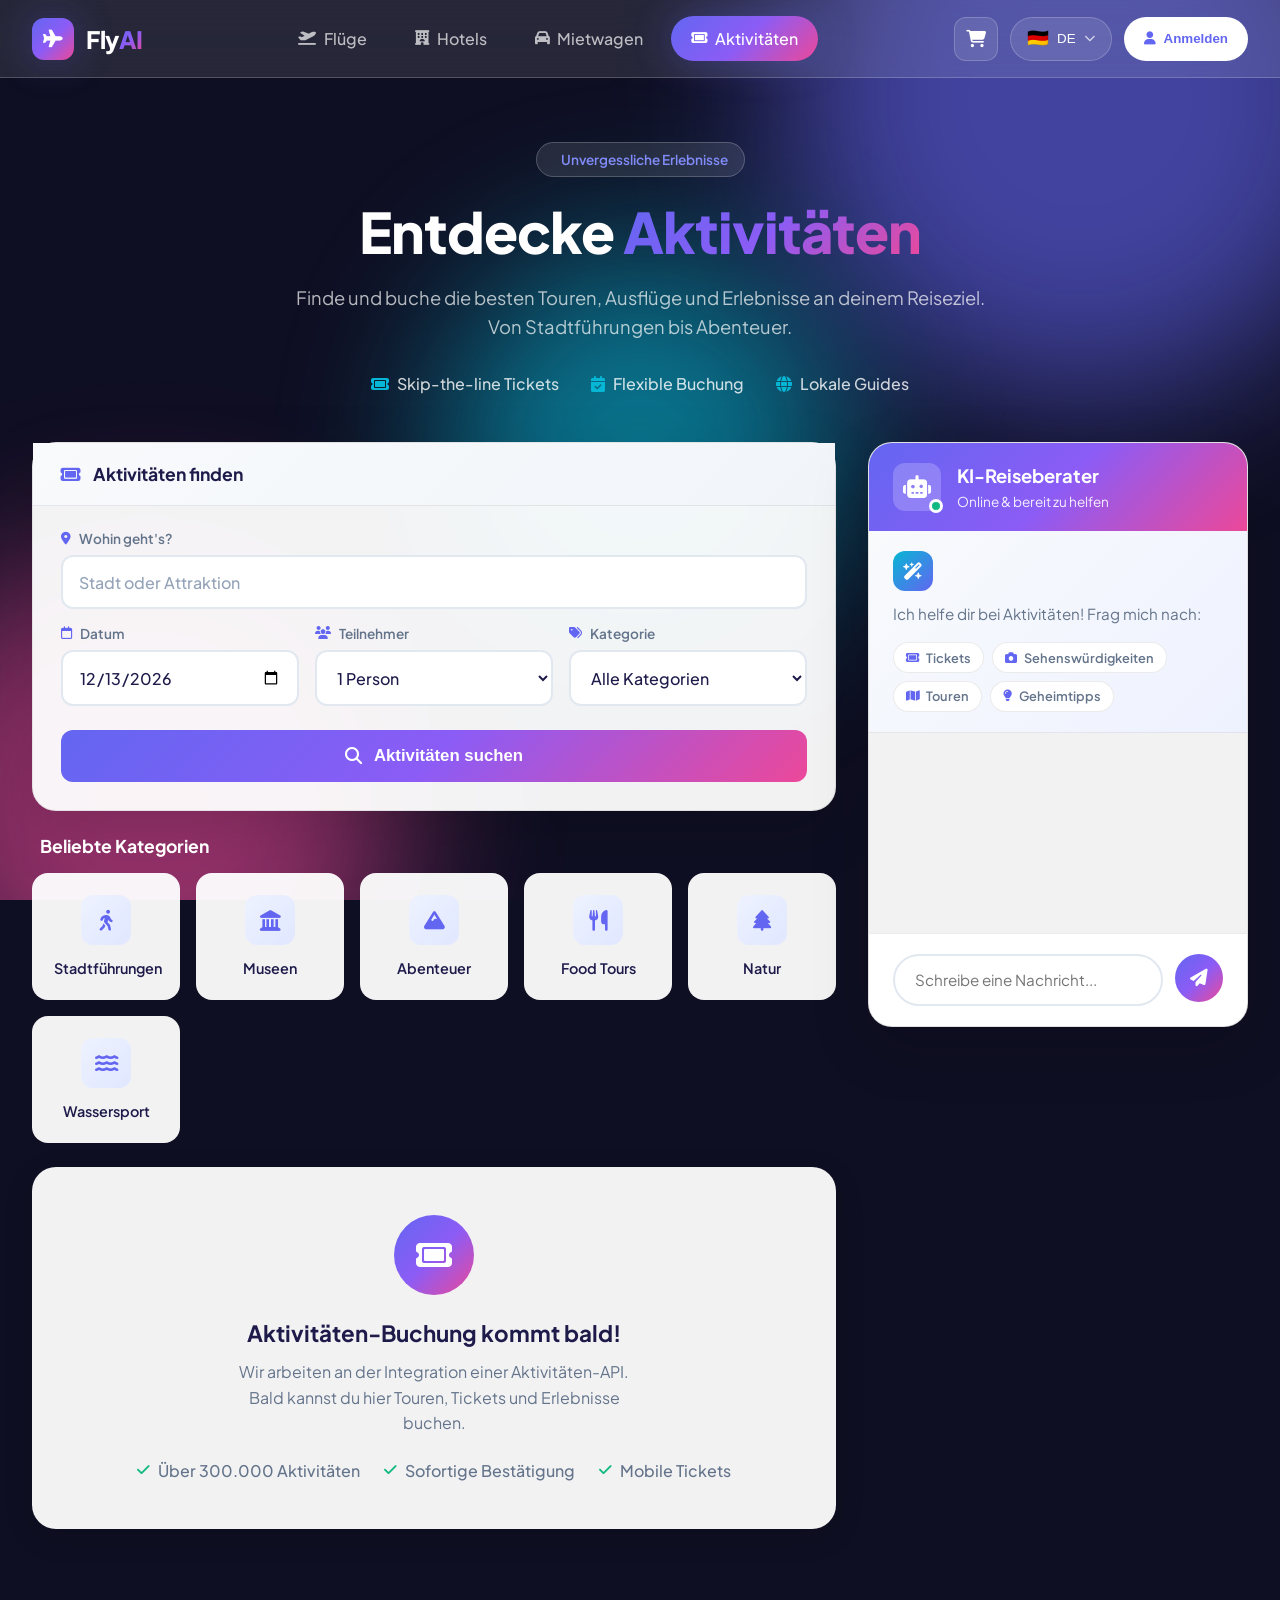
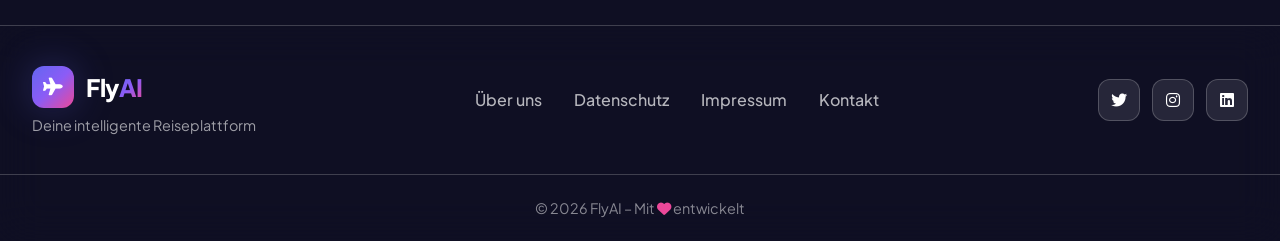
==== commit 9c04a821: "Fix 7 bugs: flight search, filter buttons, null errors, translations, cart icon, mobile nav, footer " ====
--- a/Frontend/aktivitaeten.html
+++ b/Frontend/aktivitaeten.html
@@ -44,6 +44,10 @@
                 </a>
             </nav>
             <div class="header-actions">
+                <button class="btn-cart" onclick="window.location.href='index.html'">
+                    <i class="fa-solid fa-shopping-cart"></i>
+                    <span class="cart-badge" id="cart-badge" style="display:none">0</span>
+                </button>
                 <button class="btn-lang">
                     <span class="flag">🇩🇪</span>
                     <span>DE</span>
@@ -279,7 +283,7 @@
             </div>
         </div>
         <div class="footer-bottom">
-            <p>© 2025 FlyAI – Mit <i class="fa-solid fa-heart"></i> entwickelt</p>
+            <p>© 2026 FlyAI – Mit <i class="fa-solid fa-heart"></i> entwickelt</p>
         </div>
     </footer>
 
--- a/Frontend/style.css
+++ b/Frontend/style.css
@@ -357,7 +357,7 @@
     border-radius: var(--radius-xl);
     padding: 0;
     box-shadow: var(--shadow-lg);
-    overflow: hidden;
+    overflow: visible;
     border: 1px solid var(--border-dark);
 }
 
@@ -1737,6 +1737,10 @@
     transition: all 0.2s ease;
 }
 
+.passenger-controls button i {
+    pointer-events: none;
+}
+
 .passenger-controls button:hover:not(:disabled) {
     background: var(--primary);
     border-color: var(--primary);
@@ -1901,3 +1905,1344 @@
         align-items: center;
     }
 }
+
+/* ========== WARENKORB BUTTON ========== */
+.btn-cart {
+    position: relative;
+    display: flex;
+    align-items: center;
+    justify-content: center;
+    width: 44px;
+    height: 44px;
+    background: var(--bg-glass);
+    border: 1px solid var(--border-light);
+    border-radius: var(--radius-md);
+    color: white;
+    cursor: pointer;
+    font-size: 1.1rem;
+    transition: all 0.3s ease;
+}
+
+.btn-cart:hover {
+    background: rgba(255, 255, 255, 0.15);
+    transform: scale(1.05);
+}
+
+.cart-badge {
+    position: absolute;
+    top: -6px;
+    right: -6px;
+    min-width: 20px;
+    height: 20px;
+    background: var(--secondary);
+    color: white;
+    font-size: 0.7rem;
+    font-weight: 700;
+    border-radius: 50%;
+    display: flex;
+    align-items: center;
+    justify-content: center;
+    padding: 0 4px;
+}
+
+/* ========== WARENKORB SIDEBAR ========== */
+.cart-sidebar {
+    position: fixed;
+    top: 0;
+    right: -400px;
+    width: 400px;
+    height: 100vh;
+    background: var(--bg-card);
+    box-shadow: -10px 0 40px rgba(0, 0, 0, 0.3);
+    z-index: 10001;
+    display: flex;
+    flex-direction: column;
+    transition: right 0.3s ease;
+}
+
+.cart-sidebar.open {
+    right: 0;
+}
+
+.cart-overlay {
+    position: fixed;
+    top: 0;
+    left: 0;
+    width: 100%;
+    height: 100%;
+    background: rgba(0, 0, 0, 0.5);
+    z-index: 10000;
+    opacity: 0;
+    visibility: hidden;
+    transition: all 0.3s ease;
+}
+
+.cart-overlay.show {
+    opacity: 1;
+    visibility: visible;
+}
+
+.cart-sidebar-header {
+    display: flex;
+    justify-content: space-between;
+    align-items: center;
+    padding: 1.25rem 1.5rem;
+    background: var(--gradient-primary);
+    color: white;
+}
+
+.cart-sidebar-header h3 {
+    display: flex;
+    align-items: center;
+    gap: 0.75rem;
+    font-size: 1.1rem;
+    margin: 0;
+}
+
+.cart-close-btn {
+    width: 36px;
+    height: 36px;
+    background: rgba(255, 255, 255, 0.2);
+    border: none;
+    border-radius: var(--radius-sm);
+    color: white;
+    cursor: pointer;
+    font-size: 1rem;
+    transition: all 0.2s ease;
+}
+
+.cart-close-btn:hover {
+    background: rgba(255, 255, 255, 0.3);
+}
+
+.cart-items {
+    flex: 1;
+    overflow-y: auto;
+    padding: 1rem;
+}
+
+.cart-empty {
+    display: flex;
+    flex-direction: column;
+    align-items: center;
+    justify-content: center;
+    padding: 3rem 1rem;
+    text-align: center;
+    color: var(--text-secondary);
+}
+
+.cart-empty i {
+    font-size: 3rem;
+    color: var(--text-muted);
+    margin-bottom: 1rem;
+}
+
+.cart-empty p {
+    font-size: 1.1rem;
+    font-weight: 600;
+    margin-bottom: 0.5rem;
+    color: var(--text-primary);
+}
+
+.cart-empty span {
+    font-size: 0.9rem;
+}
+
+.cart-item {
+    background: #f8fafc;
+    border-radius: var(--radius-md);
+    padding: 1rem;
+    margin-bottom: 0.75rem;
+    border: 1px solid #e2e8f0;
+}
+
+.cart-item-header {
+    display: flex;
+    justify-content: space-between;
+    align-items: flex-start;
+    margin-bottom: 0.5rem;
+}
+
+.cart-item-type {
+    display: flex;
+    align-items: center;
+    gap: 0.5rem;
+    font-size: 0.75rem;
+    font-weight: 600;
+    text-transform: uppercase;
+    color: var(--primary);
+}
+
+.cart-item-type.flight i { color: var(--primary); }
+.cart-item-type.hotel i { color: #10b981; }
+.cart-item-type.activity i { color: #f59e0b; }
+
+.cart-item-remove {
+    background: none;
+    border: none;
+    color: var(--text-muted);
+    cursor: pointer;
+    padding: 4px;
+    font-size: 0.9rem;
+    transition: color 0.2s;
+}
+
+.cart-item-remove:hover {
+    color: #ef4444;
+}
+
+.cart-item-title {
+    font-weight: 700;
+    color: var(--text-primary);
+    margin-bottom: 0.25rem;
+}
+
+.cart-item-details {
+    font-size: 0.85rem;
+    color: var(--text-secondary);
+    margin-bottom: 0.5rem;
+}
+
+.cart-item-price {
+    font-size: 1.1rem;
+    font-weight: 700;
+    color: var(--primary);
+}
+
+.cart-footer {
+    padding: 1.25rem 1.5rem;
+    border-top: 1px solid #e2e8f0;
+    background: #f8fafc;
+}
+
+.cart-total {
+    display: flex;
+    justify-content: space-between;
+    align-items: center;
+    margin-bottom: 1rem;
+    font-size: 1.1rem;
+}
+
+.cart-total span:first-child {
+    color: var(--text-secondary);
+    font-weight: 500;
+}
+
+.cart-total span:last-child {
+    font-weight: 800;
+    font-size: 1.3rem;
+    color: var(--text-primary);
+}
+
+.cart-checkout-btn {
+    width: 100%;
+    padding: 1rem;
+    background: var(--gradient-primary);
+    color: white;
+    border: none;
+    border-radius: var(--radius-md);
+    font-weight: 700;
+    font-size: 1rem;
+    cursor: pointer;
+    display: flex;
+    align-items: center;
+    justify-content: center;
+    gap: 0.5rem;
+    transition: all 0.3s ease;
+}
+
+.cart-checkout-btn:hover {
+    transform: translateY(-2px);
+    box-shadow: var(--shadow-glow);
+}
+
+/* ========== VISA WARNUNG IM CHAT ========== */
+.chat-msg.visa-info {
+    background: linear-gradient(135deg, #dbeafe, #bfdbfe);
+    border: 1px solid #3b82f6;
+    color: #1e40af;
+}
+
+.chat-msg.visa-warning {
+    background: linear-gradient(135deg, #fef3c7, #fde68a);
+    border: 1px solid #f59e0b;
+    color: #92400e;
+}
+
+.chat-msg.visa-critical {
+    background: linear-gradient(135deg, #fee2e2, #fecaca);
+    border: 1px solid #ef4444;
+    color: #991b1b;
+}
+
+/* ========== RESPONSIVE CART ========== */
+@media (max-width: 500px) {
+    .cart-sidebar {
+        width: 100%;
+        right: -100%;
+    }
+
+    .btn-cart {
+        width: 40px;
+        height: 40px;
+    }
+}
+
+/* ========== CHAT LINKS ========== */
+.chat-link {
+    color: var(--primary);
+    text-decoration: underline;
+    word-break: break-all;
+    font-weight: 600;
+}
+
+.chat-link:hover {
+    color: var(--primary-dark);
+}
+
+.chat-msg.visa-info .chat-link,
+.chat-msg.visa-warning .chat-link {
+    color: #1e40af;
+}
+
+.chat-msg.visa-critical .chat-link {
+    color: #991b1b;
+}
+
+/* Travel Info Box */
+.chat-msg.travel-info {
+    background: linear-gradient(135deg, #f0fdf4, #dcfce7);
+    border: 1px solid #22c55e;
+    color: #166534;
+}
+
+/* ========== MOBILE MENU ========== */
+.mobile-nav-overlay {
+    position: fixed;
+    top: 0;
+    left: 0;
+    width: 100%;
+    height: 100%;
+    background: rgba(0, 0, 0, 0.5);
+    z-index: 9998;
+    opacity: 0;
+    visibility: hidden;
+    transition: all 0.3s ease;
+}
+
+.mobile-nav-overlay.active {
+    opacity: 1;
+    visibility: visible;
+}
+
+.mobile-nav {
+    position: fixed;
+    top: 0;
+    right: -300px;
+    width: 300px;
+    height: 100%;
+    background: linear-gradient(180deg, #1a1a2e 0%, #16213e 100%);
+    z-index: 9999;
+    transition: all 0.3s ease;
+    display: flex;
+    flex-direction: column;
+    box-shadow: -10px 0 30px rgba(0, 0, 0, 0.3);
+}
+
+.mobile-nav.active {
+    right: 0;
+}
+
+.mobile-nav-header {
+    display: flex;
+    justify-content: space-between;
+    align-items: center;
+    padding: 20px;
+    border-bottom: 1px solid rgba(255, 255, 255, 0.1);
+}
+
+.mobile-nav-header .logo {
+    display: flex;
+    align-items: center;
+    gap: 10px;
+}
+
+.mobile-nav-close {
+    width: 40px;
+    height: 40px;
+    background: rgba(255, 255, 255, 0.1);
+    border: none;
+    border-radius: 10px;
+    color: white;
+    cursor: pointer;
+    font-size: 1.2rem;
+    transition: all 0.3s ease;
+}
+
+.mobile-nav-close:hover {
+    background: rgba(255, 255, 255, 0.2);
+    transform: rotate(90deg);
+}
+
+.mobile-nav-links {
+    flex: 1;
+    padding: 20px;
+    overflow-y: auto;
+}
+
+.mobile-nav-link {
+    display: flex;
+    align-items: center;
+    gap: 15px;
+    padding: 16px 20px;
+    color: rgba(255, 255, 255, 0.8);
+    text-decoration: none;
+    border-radius: 12px;
+    margin-bottom: 8px;
+    transition: all 0.3s ease;
+    font-weight: 500;
+}
+
+.mobile-nav-link:hover, .mobile-nav-link.active {
+    background: var(--gradient-primary);
+    color: white;
+    transform: translateX(5px);
+}
+
+.mobile-nav-link i {
+    width: 24px;
+    font-size: 1.1rem;
+}
+
+.mobile-nav-footer {
+    padding: 20px;
+    border-top: 1px solid rgba(255, 255, 255, 0.1);
+}
+
+.mobile-nav-footer .btn-login {
+    width: 100%;
+    justify-content: center;
+    padding: 14px 20px;
+}
+
+.mobile-lang-switch {
+    display: flex;
+    gap: 10px;
+    margin-top: 15px;
+}
+
+.mobile-lang-btn {
+    flex: 1;
+    padding: 12px;
+    background: rgba(255, 255, 255, 0.1);
+    border: 1px solid rgba(255, 255, 255, 0.2);
+    border-radius: 10px;
+    color: white;
+    cursor: pointer;
+    font-size: 0.9rem;
+    transition: all 0.3s ease;
+}
+
+.mobile-lang-btn:hover, .mobile-lang-btn.active {
+    background: var(--primary);
+    border-color: var(--primary);
+}
+
+/* Hamburger Animation */
+.mobile-menu-btn.active i::before {
+    content: "\f00d";
+}
+
+@media (max-width: 900px) {
+    .mobile-nav {
+        width: 280px;
+        right: -280px;
+    }
+}
+
+/* ========== LOGIN MODAL ========== */
+.login-modal {
+    position: fixed;
+    top: 0;
+    left: 0;
+    width: 100%;
+    height: 100%;
+    z-index: 10000;
+    display: flex;
+    align-items: center;
+    justify-content: center;
+    opacity: 0;
+    visibility: hidden;
+    transition: all 0.3s ease;
+}
+
+.login-modal.active {
+    opacity: 1;
+    visibility: visible;
+}
+
+.login-modal-overlay {
+    position: absolute;
+    top: 0;
+    left: 0;
+    width: 100%;
+    height: 100%;
+    background: rgba(0, 0, 0, 0.6);
+    backdrop-filter: blur(5px);
+}
+
+.login-modal-content {
+    position: relative;
+    background: white;
+    border-radius: 24px;
+    padding: 40px;
+    width: 90%;
+    max-width: 420px;
+    max-height: 90vh;
+    overflow-y: auto;
+    box-shadow: 0 25px 80px rgba(0, 0, 0, 0.3);
+    transform: translateY(30px);
+    transition: transform 0.3s ease;
+}
+
+.login-modal.active .login-modal-content {
+    transform: translateY(0);
+}
+
+.login-modal-close {
+    position: absolute;
+    top: 16px;
+    right: 16px;
+    width: 36px;
+    height: 36px;
+    background: #f1f5f9;
+    border: none;
+    border-radius: 10px;
+    cursor: pointer;
+    font-size: 1rem;
+    color: #64748b;
+    transition: all 0.3s ease;
+}
+
+.login-modal-close:hover {
+    background: #e2e8f0;
+    color: #1a1a2e;
+}
+
+.login-modal-header {
+    text-align: center;
+    margin-bottom: 24px;
+}
+
+.login-modal-header h2 {
+    font-size: 1.5rem;
+    color: #1a1a2e;
+    margin-bottom: 8px;
+}
+
+.login-modal-header p {
+    color: #64748b;
+    font-size: 0.9rem;
+}
+
+.login-tabs {
+    display: flex;
+    background: #f1f5f9;
+    border-radius: 12px;
+    padding: 4px;
+    margin-bottom: 24px;
+}
+
+.login-tab {
+    flex: 1;
+    padding: 12px;
+    border: none;
+    background: transparent;
+    border-radius: 10px;
+    font-weight: 600;
+    cursor: pointer;
+    transition: all 0.3s ease;
+    color: #64748b;
+}
+
+.login-tab.active {
+    background: white;
+    color: var(--primary);
+    box-shadow: 0 2px 8px rgba(0, 0, 0, 0.1);
+}
+
+.login-field {
+    margin-bottom: 16px;
+}
+
+.login-field label {
+    display: block;
+    font-size: 0.85rem;
+    font-weight: 600;
+    color: #374151;
+    margin-bottom: 8px;
+}
+
+.login-field label i {
+    margin-right: 8px;
+    color: var(--primary);
+}
+
+.login-field input {
+    width: 100%;
+    padding: 14px 16px;
+    border: 2px solid #e2e8f0;
+    border-radius: 12px;
+    font-size: 1rem;
+    transition: all 0.3s ease;
+}
+
+.login-field input:focus {
+    outline: none;
+    border-color: var(--primary);
+    box-shadow: 0 0 0 4px rgba(99, 102, 241, 0.1);
+}
+
+.login-options {
+    display: flex;
+    justify-content: space-between;
+    align-items: center;
+    margin-bottom: 20px;
+    font-size: 0.85rem;
+}
+
+.login-remember {
+    display: flex;
+    align-items: center;
+    gap: 8px;
+    color: #64748b;
+    cursor: pointer;
+}
+
+.login-forgot {
+    color: var(--primary);
+    text-decoration: none;
+    font-weight: 500;
+}
+
+.login-forgot:hover {
+    text-decoration: underline;
+}
+
+.login-submit {
+    width: 100%;
+    padding: 16px;
+    background: var(--gradient-primary);
+    color: white;
+    border: none;
+    border-radius: 12px;
+    font-size: 1rem;
+    font-weight: 600;
+    cursor: pointer;
+    transition: all 0.3s ease;
+    display: flex;
+    align-items: center;
+    justify-content: center;
+    gap: 10px;
+}
+
+.login-submit:hover {
+    transform: translateY(-2px);
+    box-shadow: 0 8px 25px rgba(99, 102, 241, 0.4);
+}
+
+.login-divider {
+    display: flex;
+    align-items: center;
+    margin: 24px 0;
+    color: #94a3b8;
+    font-size: 0.85rem;
+}
+
+.login-divider::before,
+.login-divider::after {
+    content: '';
+    flex: 1;
+    height: 1px;
+    background: #e2e8f0;
+}
+
+.login-divider span {
+    padding: 0 16px;
+}
+
+.social-login {
+    display: flex;
+    gap: 12px;
+    justify-content: center;
+}
+
+.social-btn {
+    width: 50px;
+    height: 50px;
+    border: 2px solid #e2e8f0;
+    border-radius: 12px;
+    background: white;
+    cursor: pointer;
+    font-size: 1.2rem;
+    transition: all 0.3s ease;
+}
+
+.social-btn:hover {
+    transform: translateY(-3px);
+    box-shadow: 0 5px 15px rgba(0, 0, 0, 0.1);
+}
+
+.social-btn.google:hover {
+    border-color: #ea4335;
+    color: #ea4335;
+}
+
+.social-btn.apple:hover {
+    border-color: #000;
+    color: #000;
+}
+
+.social-btn.facebook:hover {
+    border-color: #1877f2;
+    color: #1877f2;
+}
+
+@media (max-width: 480px) {
+    .login-modal-content {
+        padding: 24px;
+        border-radius: 20px 20px 0 0;
+        position: absolute;
+        bottom: 0;
+        max-height: 85vh;
+    }
+}
+
+/* ========== ADVANCED FILTERS ========== */
+.filters-row {
+    display: flex;
+    align-items: center;
+    gap: 16px;
+    flex-wrap: wrap;
+}
+
+.filter-toggle-btn {
+    display: flex;
+    align-items: center;
+    gap: 8px;
+    padding: 10px 16px;
+    background: white;
+    border: 2px solid #e2e8f0;
+    border-radius: 10px;
+    color: #64748b;
+    font-weight: 600;
+    cursor: pointer;
+    transition: all 0.3s ease;
+    margin-left: auto;
+}
+
+.filter-toggle-btn:hover, .filter-toggle-btn.active {
+    background: var(--primary);
+    border-color: var(--primary);
+    color: white;
+}
+
+.advanced-filters {
+    background: white;
+    border-radius: 16px;
+    padding: 20px;
+    margin-top: 16px;
+    box-shadow: 0 4px 20px rgba(0, 0, 0, 0.08);
+    display: grid;
+    grid-template-columns: repeat(auto-fit, minmax(200px, 1fr));
+    gap: 20px;
+    animation: slideDown 0.3s ease;
+}
+
+@keyframes slideDown {
+    from {
+        opacity: 0;
+        transform: translateY(-10px);
+    }
+    to {
+        opacity: 1;
+        transform: translateY(0);
+    }
+}
+
+.filter-group {
+    display: flex;
+    flex-direction: column;
+    gap: 10px;
+}
+
+.filter-group > label {
+    font-weight: 600;
+    color: #1a1a2e;
+    font-size: 0.9rem;
+    display: flex;
+    align-items: center;
+    gap: 8px;
+}
+
+.filter-group > label i {
+    color: var(--primary);
+    width: 18px;
+}
+
+.filter-options {
+    display: flex;
+    flex-direction: column;
+    gap: 8px;
+}
+
+.filter-checkbox {
+    display: flex;
+    align-items: center;
+    gap: 10px;
+    cursor: pointer;
+    font-size: 0.85rem;
+    color: #64748b;
+    padding: 6px 0;
+    transition: color 0.2s;
+}
+
+.filter-checkbox:hover {
+    color: #1a1a2e;
+}
+
+.filter-checkbox input[type="checkbox"] {
+    width: 18px;
+    height: 18px;
+    accent-color: var(--primary);
+    cursor: pointer;
+}
+
+.price-range-container {
+    display: flex;
+    flex-direction: column;
+    gap: 8px;
+}
+
+.price-range-container input[type="range"] {
+    width: 100%;
+    height: 6px;
+    border-radius: 3px;
+    background: #e2e8f0;
+    outline: none;
+    -webkit-appearance: none;
+}
+
+.price-range-container input[type="range"]::-webkit-slider-thumb {
+    -webkit-appearance: none;
+    width: 18px;
+    height: 18px;
+    border-radius: 50%;
+    background: var(--gradient-primary);
+    cursor: pointer;
+    box-shadow: 0 2px 6px rgba(99, 102, 241, 0.4);
+}
+
+#price-range-value {
+    font-size: 0.85rem;
+    color: var(--primary);
+    font-weight: 600;
+}
+
+.airline-options {
+    display: flex;
+    flex-wrap: wrap;
+    gap: 8px;
+    flex-direction: row;
+}
+
+.airline-chip {
+    display: flex;
+    align-items: center;
+    gap: 6px;
+    padding: 6px 12px;
+    background: #f1f5f9;
+    border-radius: 20px;
+    font-size: 0.8rem;
+    cursor: pointer;
+    transition: all 0.2s;
+    border: 2px solid transparent;
+}
+
+.airline-chip:hover, .airline-chip.active {
+    background: rgba(99, 102, 241, 0.1);
+    border-color: var(--primary);
+    color: var(--primary);
+}
+
+.airline-chip img {
+    width: 20px;
+    height: 20px;
+    border-radius: 4px;
+}
+
+.filter-actions {
+    grid-column: 1 / -1;
+    display: flex;
+    gap: 12px;
+    justify-content: flex-end;
+    padding-top: 16px;
+    border-top: 1px solid #e2e8f0;
+    margin-top: 10px;
+}
+
+.filter-reset-btn, .filter-apply-btn {
+    display: flex;
+    align-items: center;
+    gap: 8px;
+    padding: 10px 20px;
+    border-radius: 10px;
+    font-weight: 600;
+    cursor: pointer;
+    transition: all 0.3s ease;
+}
+
+.filter-reset-btn {
+    background: #f1f5f9;
+    border: none;
+    color: #64748b;
+}
+
+.filter-reset-btn:hover {
+    background: #e2e8f0;
+    color: #1a1a2e;
+}
+
+.filter-apply-btn {
+    background: var(--gradient-primary);
+    border: none;
+    color: white;
+}
+
+.filter-apply-btn:hover {
+    transform: translateY(-2px);
+    box-shadow: 0 4px 15px rgba(99, 102, 241, 0.4);
+}
+
+@media (max-width: 768px) {
+    .advanced-filters {
+        grid-template-columns: 1fr;
+    }
+
+    .filter-actions {
+        flex-direction: column;
+    }
+
+    .filter-reset-btn, .filter-apply-btn {
+        width: 100%;
+        justify-content: center;
+    }
+}
+
+/* ========== FLIGHT CARD ACTIONS ========== */
+.flight-actions {
+    display: flex;
+    gap: 8px;
+    margin-top: 10px;
+}
+
+.alarm-btn {
+    width: 44px;
+    height: 44px;
+    border-radius: 12px;
+    background: #f1f5f9;
+    border: 2px solid #e2e8f0;
+    color: #64748b;
+    cursor: pointer;
+    transition: all 0.3s ease;
+    display: flex;
+    align-items: center;
+    justify-content: center;
+    font-size: 1.1rem;
+}
+
+.alarm-btn:hover {
+    background: #fef3c7;
+    border-color: #fbbf24;
+    color: #d97706;
+    transform: scale(1.1);
+}
+
+.alarm-btn.active {
+    background: #fbbf24;
+    border-color: #f59e0b;
+    color: white;
+}
+
+/* ========== PRICE ALARM MODAL ========== */
+.price-alarm-modal {
+    position: fixed;
+    top: 0;
+    left: 0;
+    width: 100%;
+    height: 100%;
+    z-index: 10001;
+    display: flex;
+    align-items: center;
+    justify-content: center;
+    opacity: 0;
+    visibility: hidden;
+    transition: all 0.3s ease;
+}
+
+.price-alarm-modal.active {
+    opacity: 1;
+    visibility: visible;
+}
+
+.price-alarm-overlay {
+    position: absolute;
+    top: 0;
+    left: 0;
+    width: 100%;
+    height: 100%;
+    background: rgba(0, 0, 0, 0.6);
+    backdrop-filter: blur(5px);
+}
+
+.price-alarm-content {
+    position: relative;
+    background: white;
+    border-radius: 24px;
+    padding: 32px;
+    width: 90%;
+    max-width: 450px;
+    box-shadow: 0 25px 80px rgba(0, 0, 0, 0.3);
+    transform: translateY(30px);
+    transition: transform 0.3s ease;
+}
+
+.price-alarm-modal.active .price-alarm-content {
+    transform: translateY(0);
+}
+
+.price-alarm-close {
+    position: absolute;
+    top: 16px;
+    right: 16px;
+    width: 36px;
+    height: 36px;
+    background: #f1f5f9;
+    border: none;
+    border-radius: 10px;
+    cursor: pointer;
+    font-size: 1rem;
+    color: #64748b;
+    transition: all 0.3s ease;
+}
+
+.price-alarm-close:hover {
+    background: #e2e8f0;
+    color: #1a1a2e;
+}
+
+.price-alarm-header {
+    text-align: center;
+    margin-bottom: 24px;
+}
+
+.price-alarm-header i {
+    font-size: 2.5rem;
+    color: #fbbf24;
+    margin-bottom: 12px;
+}
+
+.price-alarm-header h2 {
+    font-size: 1.5rem;
+    color: #1a1a2e;
+}
+
+.price-alarm-route {
+    display: flex;
+    align-items: center;
+    justify-content: center;
+    gap: 20px;
+    padding: 20px;
+    background: linear-gradient(135deg, #f0f4ff, #e8f0ff);
+    border-radius: 16px;
+    margin-bottom: 20px;
+}
+
+.price-alarm-route span {
+    font-size: 1.5rem;
+    font-weight: 700;
+    color: #1a1a2e;
+}
+
+.price-alarm-route i {
+    color: var(--primary);
+    font-size: 1.2rem;
+}
+
+.price-alarm-info {
+    display: flex;
+    gap: 16px;
+    margin-bottom: 24px;
+}
+
+.price-alarm-info .info-item {
+    flex: 1;
+    display: flex;
+    align-items: center;
+    gap: 8px;
+    padding: 12px;
+    background: #f8fafc;
+    border-radius: 10px;
+    font-size: 0.9rem;
+    color: #64748b;
+}
+
+.price-alarm-info .info-item i {
+    color: var(--primary);
+}
+
+.price-alarm-target {
+    margin-bottom: 20px;
+}
+
+.price-alarm-target label {
+    display: block;
+    font-weight: 600;
+    color: #1a1a2e;
+    margin-bottom: 10px;
+}
+
+.price-input-group {
+    display: flex;
+    align-items: center;
+    gap: 8px;
+    margin-bottom: 12px;
+}
+
+.price-input-group input {
+    flex: 1;
+    padding: 14px 16px;
+    border: 2px solid #e2e8f0;
+    border-radius: 12px;
+    font-size: 1.2rem;
+    font-weight: 600;
+    text-align: center;
+}
+
+.price-input-group input:focus {
+    outline: none;
+    border-color: var(--primary);
+}
+
+.price-input-group span {
+    font-size: 1.2rem;
+    font-weight: 600;
+    color: #64748b;
+}
+
+.price-alarm-target input[type="range"] {
+    width: 100%;
+    height: 6px;
+    border-radius: 3px;
+    background: #e2e8f0;
+    outline: none;
+    -webkit-appearance: none;
+}
+
+.price-alarm-target input[type="range"]::-webkit-slider-thumb {
+    -webkit-appearance: none;
+    width: 20px;
+    height: 20px;
+    border-radius: 50%;
+    background: #fbbf24;
+    cursor: pointer;
+    box-shadow: 0 2px 6px rgba(251, 191, 36, 0.4);
+}
+
+.price-alarm-email {
+    margin-bottom: 24px;
+}
+
+.price-alarm-email label {
+    display: block;
+    font-weight: 600;
+    color: #1a1a2e;
+    margin-bottom: 10px;
+}
+
+.price-alarm-email input {
+    width: 100%;
+    padding: 14px 16px;
+    border: 2px solid #e2e8f0;
+    border-radius: 12px;
+    font-size: 1rem;
+}
+
+.price-alarm-email input:focus {
+    outline: none;
+    border-color: var(--primary);
+}
+
+.price-alarm-submit {
+    width: 100%;
+    padding: 16px;
+    background: linear-gradient(135deg, #fbbf24, #f59e0b);
+    color: white;
+    border: none;
+    border-radius: 12px;
+    font-size: 1rem;
+    font-weight: 600;
+    cursor: pointer;
+    display: flex;
+    align-items: center;
+    justify-content: center;
+    gap: 10px;
+    transition: all 0.3s ease;
+}
+
+.price-alarm-submit:hover {
+    transform: translateY(-2px);
+    box-shadow: 0 8px 25px rgba(251, 191, 36, 0.4);
+}
+
+/* Alarm List */
+.price-alarm-list {
+    max-width: 500px;
+}
+
+.alarm-list {
+    max-height: 400px;
+    overflow-y: auto;
+}
+
+.no-alarms {
+    text-align: center;
+    padding: 40px;
+    color: #94a3b8;
+}
+
+.no-alarms i {
+    font-size: 3rem;
+    margin-bottom: 16px;
+}
+
+.alarm-item {
+    display: flex;
+    align-items: center;
+    gap: 16px;
+    padding: 16px;
+    background: #f8fafc;
+    border-radius: 12px;
+    margin-bottom: 12px;
+    transition: all 0.3s ease;
+}
+
+.alarm-item.inactive {
+    opacity: 0.6;
+}
+
+.alarm-route {
+    flex: 1;
+}
+
+.alarm-route strong {
+    display: block;
+    color: #1a1a2e;
+    margin-bottom: 4px;
+}
+
+.alarm-date {
+    font-size: 0.85rem;
+    color: #64748b;
+}
+
+.alarm-prices {
+    display: flex;
+    flex-direction: column;
+    gap: 4px;
+    font-size: 0.85rem;
+}
+
+.current-price {
+    color: #64748b;
+}
+
+.target-price {
+    color: #10b981;
+    font-weight: 600;
+}
+
+.alarm-actions {
+    display: flex;
+    gap: 8px;
+}
+
+.alarm-toggle, .alarm-delete {
+    width: 36px;
+    height: 36px;
+    border-radius: 8px;
+    border: none;
+    cursor: pointer;
+    transition: all 0.2s;
+}
+
+.alarm-toggle {
+    background: #e0f2fe;
+    color: #0284c7;
+}
+
+.alarm-toggle:hover {
+    background: #0284c7;
+    color: white;
+}
+
+.alarm-delete {
+    background: #fee2e2;
+    color: #dc2626;
+}
+
+.alarm-delete:hover {
+    background: #dc2626;
+    color: white;
+}
+
+/* ========== QUICK ACTIONS ========== */
+.quick-actions {
+    display: flex;
+    flex-wrap: wrap;
+    gap: 8px;
+    padding: 12px;
+    margin: 8px 0;
+    animation: fadeIn 0.3s ease;
+}
+
+@keyframes fadeIn {
+    from { opacity: 0; transform: translateY(10px); }
+    to { opacity: 1; transform: translateY(0); }
+}
+
+.quick-action-btn {
+    display: flex;
+    align-items: center;
+    gap: 8px;
+    padding: 10px 16px;
+    background: linear-gradient(135deg, rgba(99, 102, 241, 0.1), rgba(139, 92, 246, 0.1));
+    border: 1px solid rgba(99, 102, 241, 0.3);
+    border-radius: 20px;
+    color: var(--primary);
+    font-size: 0.85rem;
+    font-weight: 600;
+    cursor: pointer;
+    transition: all 0.3s ease;
+}
+
+.quick-action-btn:hover {
+    background: var(--gradient-primary);
+    color: white;
+    border-color: transparent;
+    transform: scale(1.05);
+}
+
+.quick-action-btn i {
+    font-size: 0.9rem;
+}
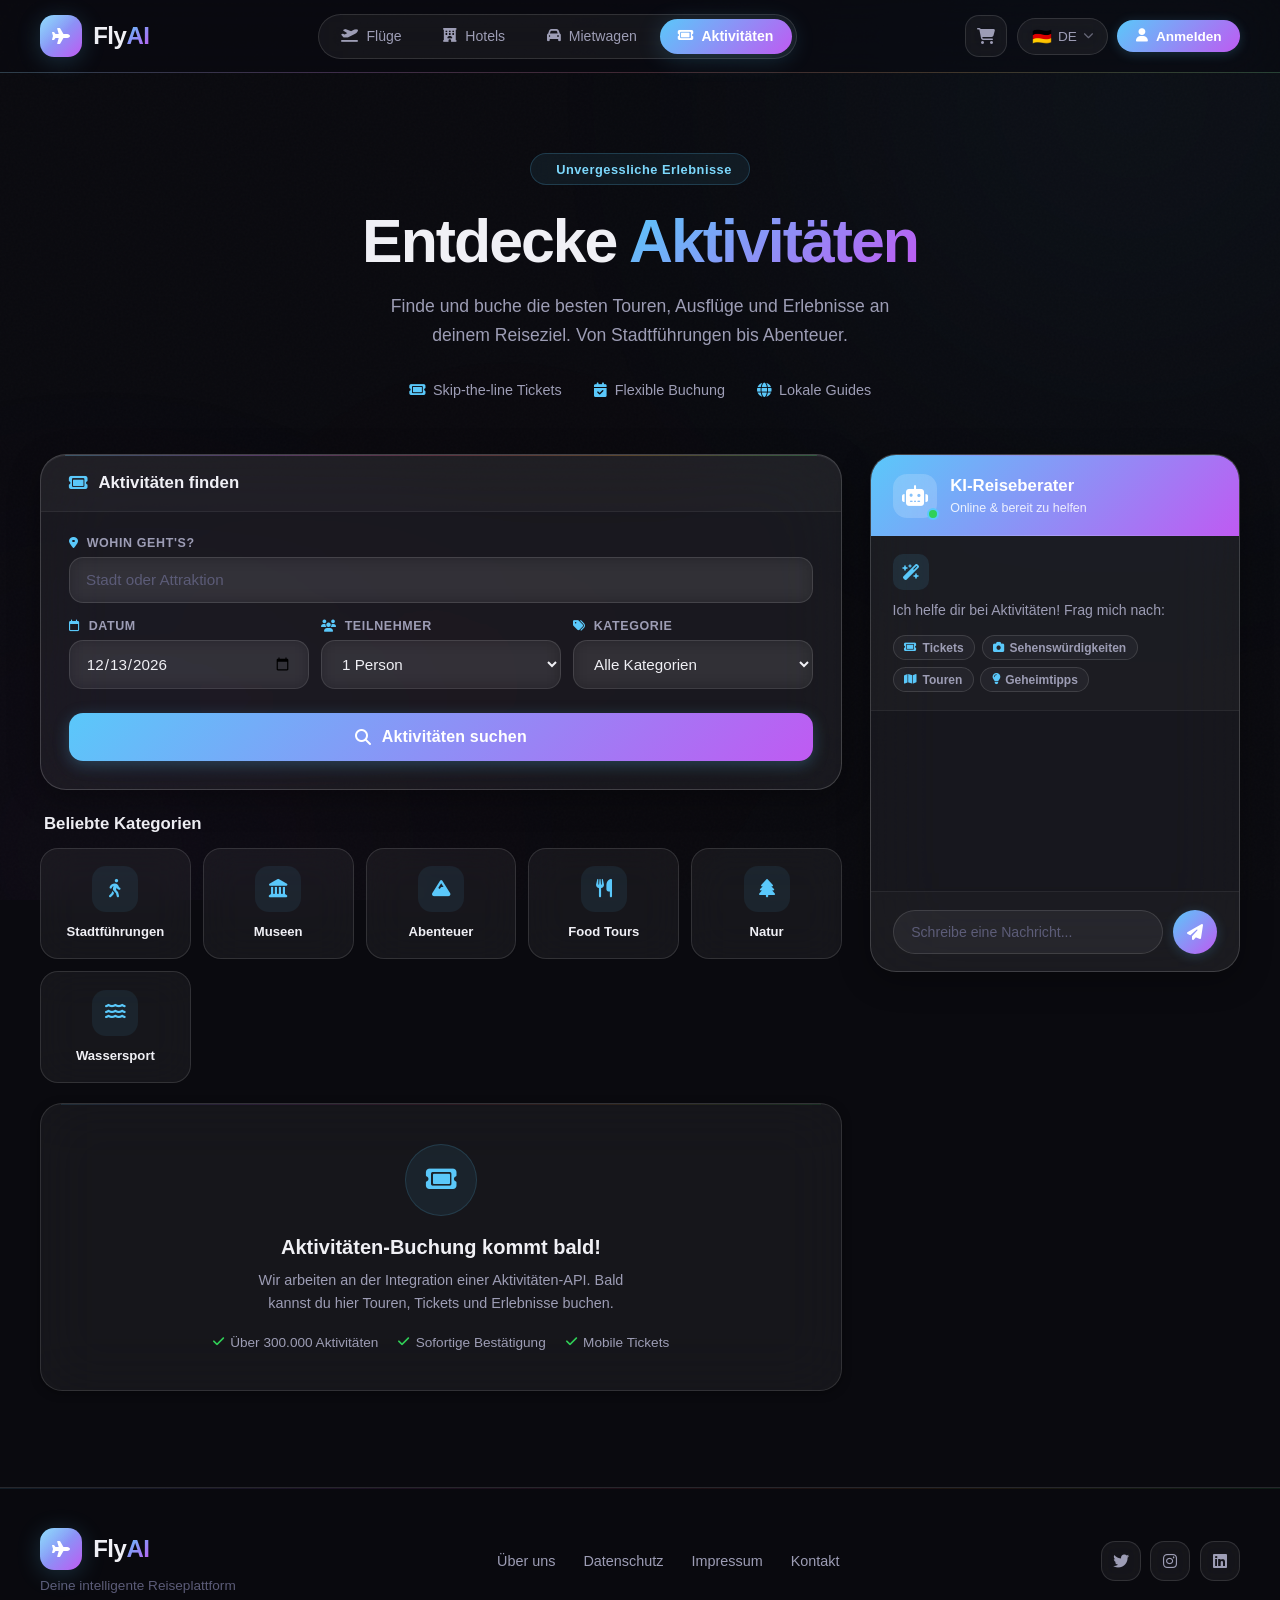
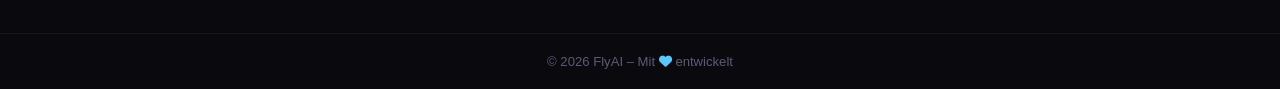
==== commit edb85c25: "Redesign frontend with Apple Liquid Glass design system Replace Aurora Noir theme with iOS 26-inspir" ====
--- a/Frontend/aktivitaeten.html
+++ b/Frontend/aktivitaeten.html
@@ -4,8 +4,8 @@
     <meta charset="UTF-8">
     <meta name="viewport" content="width=device-width, initial-scale=1.0">
     <title>FlyAI - Aktivitäten & Erlebnisse</title>
-    <link rel="stylesheet" href="style.css?v=3">
-    <link href="https://fonts.googleapis.com/css2?family=Plus+Jakarta+Sans:wght@400;500;600;700;800&display=swap" rel="stylesheet">
+    <link rel="stylesheet" href="style.css?v=9">
+    <link href="https://api.fontshare.com/v2/css?f[]=clash-display@400,500,600,700&f[]=satoshi@400,500,600,700&display=swap" rel="stylesheet">
     <link rel="stylesheet" href="https://cdnjs.cloudflare.com/ajax/libs/font-awesome/6.5.1/css/all.min.css">
 </head>
 <body>
--- a/Frontend/style.css
+++ b/Frontend/style.css
@@ -1,71 +1,123 @@
+/* ================================================================
+   FLYAI — "Apple Liquid Glass" Design System
+   Translucent glass surfaces with prismatic refraction edges,
+   ambient color orbs, and cool blue-purple accent palette.
+   Inspired by iOS 26 / macOS Tahoe liquid-glass aesthetic.
+   Typography: Clash Display + Satoshi (Fontshare)
+   v=9 — Liquid Glass
+   ================================================================ */
+
 /* ========== CSS RESET & VARIABLES ========== */
 :root {
-    /* Colors */
-    --primary: #6366f1;
-    --primary-dark: #4f46e5;
-    --primary-light: #818cf8;
-    --secondary: #ec4899;
-    --accent: #06b6d4;
+    /* Core palette — Apple-inspired cool spectrum */
+    --accent: #5ac8fa;
+    --accent-light: #7dd8fc;
+    --accent-dim: #3aaad6;
+    --accent-purple: #bf5af2;
+    --accent-purple-light: #d68af7;
+    --accent-purple-dim: #9a3dd0;
+    --accent-pink: #ff375f;
+    --accent-warm: #ff9f0a;
+    --accent-green: #30d158;
+
+    /* Backgrounds */
+    --void: #0a0a0f;
+    --deep: #0d0d14;
+    --surface: #12121c;
+    --surface-light: #1a1a28;
+
+    /* Functional */
+    --success: #30d158;
+    --warning: #ff9f0a;
+    --danger: #ff375f;
+    --info: #5ac8fa;
 
     /* Gradients */
-    --gradient-primary: linear-gradient(135deg, #6366f1 0%, #8b5cf6 50%, #ec4899 100%);
-    --gradient-secondary: linear-gradient(135deg, #06b6d4 0%, #6366f1 100%);
-    --gradient-dark: linear-gradient(135deg, #1e1b4b 0%, #312e81 100%);
-
-    /* Backgrounds */
-    --bg-dark: #0f0f23;
-    --bg-card: rgba(255, 255, 255, 0.95);
-    --bg-glass: rgba(255, 255, 255, 0.1);
+    --gradient-glass: linear-gradient(135deg, rgba(255,255,255,0.08) 0%, rgba(255,255,255,0.02) 100%);
+    --gradient-card: linear-gradient(145deg, rgba(255,255,255,0.07) 0%, rgba(255,255,255,0.02) 100%);
+    --gradient-accent: linear-gradient(135deg, #5ac8fa 0%, #bf5af2 100%);
+    --gradient-accent-warm: linear-gradient(135deg, #5ac8fa 0%, #bf5af2 50%, #ff375f 100%);
+    --gradient-hero: linear-gradient(160deg, #0a0a0f 0%, #12121c 40%, #0d0d14 100%);
+    --gradient-cta: linear-gradient(135deg, #5ac8fa 0%, #bf5af2 100%);
+    --gradient-prismatic: linear-gradient(135deg,
+        rgba(90,200,250,0.5) 0%,
+        rgba(191,90,242,0.5) 25%,
+        rgba(255,55,95,0.4) 50%,
+        rgba(255,159,10,0.4) 75%,
+        rgba(48,209,88,0.5) 100%
+    );
+
+    /* Glass */
+    --glass-bg: rgba(255, 255, 255, 0.06);
+    --glass-bg-heavy: rgba(255, 255, 255, 0.08);
+    --glass-border: rgba(255, 255, 255, 0.12);
+    --glass-border-strong: rgba(255, 255, 255, 0.18);
+    --glass-hover: rgba(255, 255, 255, 0.10);
+
+    /* Card surfaces */
+    --card-bg: rgba(18, 18, 28, 0.65);
+    --card-solid: #12121c;
+    --card-light: rgba(18, 18, 28, 0.85);
 
     /* Text */
-    --text-primary: #1e1b4b;
-    --text-secondary: #64748b;
-    --text-muted: #94a3b8;
-    --text-white: #ffffff;
+    --text-white: #f0f0f5;
+    --text-dim: #9d9db5;
+    --text-muted: #5c5c78;
+    --text-dark: #f0f0f5;
+    --text-dark-secondary: #9d9db5;
 
     /* Shadows */
-    --shadow-sm: 0 2px 8px rgba(0, 0, 0, 0.08);
-    --shadow-md: 0 8px 30px rgba(0, 0, 0, 0.12);
-    --shadow-lg: 0 20px 60px rgba(0, 0, 0, 0.15);
-    --shadow-glow: 0 0 40px rgba(99, 102, 241, 0.3);
-
-    /* Borders */
-    --border-light: rgba(255, 255, 255, 0.2);
-    --border-dark: rgba(0, 0, 0, 0.08);
-
-    /* Spacing */
-    --radius-sm: 8px;
-    --radius-md: 12px;
-    --radius-lg: 16px;
-    --radius-xl: 24px;
-    --radius-full: 9999px;
-}
-
-* {
-    margin: 0;
-    padding: 0;
-    box-sizing: border-box;
-}
-
-html {
-    scroll-behavior: smooth;
-}
+    --shadow-sm: 0 2px 10px rgba(0, 0, 0, 0.35);
+    --shadow-md: 0 8px 32px rgba(0, 0, 0, 0.45);
+    --shadow-lg: 0 24px 64px rgba(0, 0, 0, 0.55);
+    --shadow-accent: 0 4px 24px rgba(90, 200, 250, 0.2);
+    --shadow-purple: 0 4px 32px rgba(191, 90, 242, 0.15);
+    --shadow-inset: inset 0 1px 0 rgba(255,255,255,0.08);
+    --shadow-glass: 0 8px 32px rgba(0, 0, 0, 0.3), inset 0 1px 0 rgba(255,255,255,0.08);
+
+    /* Radii */
+    --r-sm: 10px;
+    --r-md: 14px;
+    --r-lg: 18px;
+    --r-xl: 22px;
+    --r-2xl: 26px;
+    --r-full: 9999px;
+
+    /* Transition */
+    --ease: cubic-bezier(0.4, 0, 0.2, 1);
+    --bounce: cubic-bezier(0.34, 1.56, 0.64, 1);
+    --spring: cubic-bezier(0.22, 1, 0.36, 1);
+}
+
+* { margin: 0; padding: 0; box-sizing: border-box; }
+html { scroll-behavior: smooth; }
 
 body {
-    font-family: 'Plus Jakarta Sans', -apple-system, BlinkMacSystemFont, sans-serif;
-    background: var(--bg-dark);
+    font-family: 'Satoshi', 'DM Sans', -apple-system, BlinkMacSystemFont, sans-serif;
+    background: var(--void);
     min-height: 100vh;
-    color: var(--text-primary);
+    color: var(--text-white);
     overflow-x: hidden;
-}
-
-/* ========== ANIMATED BACKGROUND ========== */
+    -webkit-font-smoothing: antialiased;
+    -moz-osx-font-smoothing: grayscale;
+}
+
+/* ========== GRAIN TEXTURE OVERLAY ========== */
+body::before {
+    content: '';
+    position: fixed;
+    top: 0; left: 0;
+    width: 100%; height: 100%;
+    background-image: url("data:image/svg+xml,%3Csvg viewBox='0 0 512 512' xmlns='http://www.w3.org/2000/svg'%3E%3Cfilter id='noise'%3E%3CfeTurbulence type='fractalNoise' baseFrequency='0.75' numOctaves='4' stitchTiles='stitch'/%3E%3C/filter%3E%3Crect width='100%25' height='100%25' filter='url(%23noise)' opacity='0.018'/%3E%3C/svg%3E");
+    pointer-events: none;
+    z-index: 0;
+}
+
+/* ========== AMBIENT ORB BACKGROUND ========== */
 .bg-decoration {
     position: fixed;
-    top: 0;
-    left: 0;
-    width: 100%;
-    height: 100%;
+    top: 0; left: 0;
+    width: 100%; height: 100%;
     pointer-events: none;
     z-index: 0;
     overflow: hidden;
@@ -74,43 +126,37 @@
 .bg-circle {
     position: absolute;
     border-radius: 50%;
-    filter: blur(80px);
-    opacity: 0.6;
-    animation: float 20s ease-in-out infinite;
+    filter: blur(160px);
+    opacity: 0.25;
+    animation: orbFloat 35s ease-in-out infinite;
 }
 
 .bg-circle-1 {
-    width: 600px;
-    height: 600px;
-    background: var(--primary);
-    top: -200px;
-    right: -100px;
-    animation-delay: 0s;
+    width: 900px; height: 900px;
+    background: radial-gradient(circle, rgba(90,200,250,0.3) 0%, transparent 70%);
+    top: -350px; right: -300px;
 }
 
 .bg-circle-2 {
-    width: 500px;
-    height: 500px;
-    background: var(--secondary);
-    bottom: -150px;
-    left: -100px;
-    animation-delay: -7s;
+    width: 700px; height: 700px;
+    background: radial-gradient(circle, rgba(191,90,242,0.25) 0%, transparent 70%);
+    bottom: -300px; left: -250px;
+    animation-delay: -12s;
 }
 
 .bg-circle-3 {
-    width: 400px;
-    height: 400px;
-    background: var(--accent);
-    top: 50%;
-    left: 50%;
-    transform: translate(-50%, -50%);
-    animation-delay: -14s;
-}
-
-@keyframes float {
-    0%, 100% { transform: translate(0, 0) scale(1); }
-    33% { transform: translate(30px, -30px) scale(1.05); }
-    66% { transform: translate(-20px, 20px) scale(0.95); }
+    width: 500px; height: 500px;
+    background: radial-gradient(circle, rgba(255,55,95,0.15) 0%, transparent 70%);
+    top: 45%; left: 20%;
+    animation-delay: -22s;
+}
+
+@keyframes orbFloat {
+    0%, 100% { transform: translate(0, 0) scale(1) rotate(0deg); }
+    20% { transform: translate(60px, -40px) scale(1.08) rotate(2deg); }
+    40% { transform: translate(-40px, 50px) scale(0.93) rotate(-2deg); }
+    60% { transform: translate(30px, -30px) scale(1.05) rotate(1deg); }
+    80% { transform: translate(-50px, 20px) scale(0.97) rotate(-1deg); }
 }
 
 /* ========== HEADER ========== */
@@ -118,146 +164,176 @@
     position: sticky;
     top: 0;
     z-index: 100;
-    background: var(--bg-glass);
-    backdrop-filter: blur(20px);
-    border-bottom: 1px solid var(--border-light);
+    background: rgba(10, 10, 15, 0.55);
+    backdrop-filter: blur(40px) saturate(1.8);
+    -webkit-backdrop-filter: blur(40px) saturate(1.8);
+    border-bottom: 1px solid var(--glass-border);
+}
+
+.header::after {
+    content: '';
+    position: absolute;
+    bottom: -1px; left: 0;
+    width: 100%; height: 1px;
+    background: var(--gradient-prismatic);
+    opacity: 0.3;
 }
 
 .header-content {
     display: flex;
     justify-content: space-between;
     align-items: center;
-    padding: 1rem 2rem;
-    max-width: 1400px;
+    padding: 0.85rem 2.5rem;
+    max-width: 1440px;
     margin: 0 auto;
 }
 
+/* Logo */
 .logo {
     display: flex;
     align-items: center;
-    gap: 0.75rem;
+    gap: 0.7rem;
 }
 
 .logo-icon {
-    width: 42px;
-    height: 42px;
-    background: var(--gradient-primary);
-    border-radius: var(--radius-md);
+    width: 42px; height: 42px;
+    background: var(--gradient-accent);
+    border-radius: var(--r-md);
     display: flex;
     align-items: center;
     justify-content: center;
     color: white;
-    font-size: 1.1rem;
-    box-shadow: var(--shadow-glow);
+    font-size: 1rem;
+    box-shadow: var(--shadow-accent);
+    position: relative;
+    overflow: hidden;
+}
+
+.logo-icon::after {
+    content: '';
+    position: absolute;
+    inset: 0;
+    background: linear-gradient(135deg, rgba(255,255,255,0.35) 0%, transparent 50%);
+    border-radius: inherit;
 }
 
 .logo-text {
+    font-family: 'Clash Display', 'Outfit', sans-serif;
     font-size: 1.5rem;
-    font-weight: 800;
+    font-weight: 700;
     color: var(--text-white);
     letter-spacing: -0.5px;
 }
 
 .logo-highlight {
-    background: var(--gradient-primary);
+    background: var(--gradient-accent);
     -webkit-background-clip: text;
     -webkit-text-fill-color: transparent;
     background-clip: text;
 }
 
+/* Navigation */
 .nav {
     display: flex;
+    gap: 0.3rem;
+    background: rgba(255, 255, 255, 0.05);
+    padding: 4px;
+    border-radius: var(--r-full);
+    border: 1px solid var(--glass-border);
+    backdrop-filter: blur(20px);
+    -webkit-backdrop-filter: blur(20px);
+}
+
+.nav-link {
+    display: flex;
+    align-items: center;
     gap: 0.5rem;
-}
-
-.nav-link {
-    display: flex;
-    align-items: center;
-    gap: 0.5rem;
-    padding: 0.75rem 1.25rem;
-    color: rgba(255, 255, 255, 0.7);
+    padding: 0.6rem 1.15rem;
+    color: var(--text-dim);
     text-decoration: none;
     font-weight: 500;
-    border-radius: var(--radius-full);
-    transition: all 0.3s ease;
-}
-
-.nav-link i {
-    font-size: 0.9rem;
-}
+    font-size: 0.88rem;
+    border-radius: var(--r-full);
+    transition: all 0.3s var(--ease);
+}
+
+.nav-link i { font-size: 0.85rem; }
 
 .nav-link:hover {
-    color: white;
-    background: var(--bg-glass);
+    color: var(--text-white);
+    background: var(--glass-hover);
 }
 
 .nav-link.active {
-    color: white;
-    background: var(--gradient-primary);
-    box-shadow: var(--shadow-glow);
-}
-
+    color: #fff;
+    background: var(--gradient-accent);
+    font-weight: 600;
+    box-shadow: var(--shadow-accent);
+}
+
+/* Header Actions */
 .header-actions {
     display: flex;
-    gap: 0.75rem;
+    gap: 0.6rem;
+    align-items: center;
 }
 
 .btn-lang {
     display: flex;
     align-items: center;
+    gap: 0.4rem;
+    padding: 0.5rem 0.85rem;
+    background: var(--glass-bg);
+    border: 1px solid var(--glass-border);
+    border-radius: var(--r-full);
+    color: var(--text-dim);
+    cursor: pointer;
+    font-weight: 500;
+    font-size: 0.85rem;
+    transition: all 0.3s var(--ease);
+    font-family: inherit;
+    backdrop-filter: blur(12px);
+    -webkit-backdrop-filter: blur(12px);
+}
+
+.btn-lang .flag { font-size: 1rem; }
+.btn-lang i { font-size: 0.65rem; opacity: 0.6; }
+.btn-lang:hover { background: var(--glass-hover); color: var(--text-white); }
+
+.btn-login {
+    display: flex;
+    align-items: center;
     gap: 0.5rem;
-    padding: 0.6rem 1rem;
-    background: var(--bg-glass);
-    border: 1px solid var(--border-light);
-    border-radius: var(--radius-full);
-    color: white;
-    cursor: pointer;
-    font-weight: 500;
-    transition: all 0.3s ease;
-}
-
-.btn-lang .flag {
-    font-size: 1.1rem;
-}
-
-.btn-lang i {
-    font-size: 0.7rem;
-    opacity: 0.7;
-}
-
-.btn-lang:hover {
-    background: rgba(255, 255, 255, 0.15);
-}
-
-.btn-login {
-    display: flex;
-    align-items: center;
-    gap: 0.5rem;
-    padding: 0.6rem 1.25rem;
-    background: var(--text-white);
+    padding: 0.55rem 1.15rem;
+    background: var(--gradient-accent);
     border: none;
-    border-radius: var(--radius-full);
-    color: var(--primary);
+    border-radius: var(--r-full);
+    color: #fff;
     cursor: pointer;
     font-weight: 600;
-    transition: all 0.3s ease;
+    font-size: 0.85rem;
+    transition: all 0.3s var(--ease);
+    font-family: inherit;
+    box-shadow: 0 2px 12px rgba(90, 200, 250, 0.2);
 }
 
 .btn-login:hover {
-    transform: translateY(-2px);
-    box-shadow: 0 8px 25px rgba(255, 255, 255, 0.25);
+    transform: translateY(-1px);
+    box-shadow: 0 6px 24px rgba(90, 200, 250, 0.35);
 }
 
 .mobile-menu-btn {
     display: none;
-    width: 44px;
-    height: 44px;
-    background: var(--bg-glass);
-    border: 1px solid var(--border-light);
-    border-radius: var(--radius-md);
-    color: white;
-    cursor: pointer;
-    font-size: 1.2rem;
+    width: 42px; height: 42px;
+    background: var(--glass-bg);
+    border: 1px solid var(--glass-border);
+    border-radius: var(--r-md);
+    color: var(--text-white);
+    cursor: pointer;
+    font-size: 1.1rem;
+    transition: all 0.3s var(--ease);
+    backdrop-filter: blur(12px);
+    -webkit-backdrop-filter: blur(12px);
 }
 
 /* ========== HERO ========== */
@@ -265,7 +341,7 @@
     position: relative;
     z-index: 1;
     text-align: center;
-    padding: 4rem 2rem 3rem;
+    padding: 5rem 2rem 3.5rem;
 }
 
 .hero-content {
@@ -277,42 +353,46 @@
     display: inline-flex;
     align-items: center;
     gap: 0.5rem;
-    padding: 0.5rem 1rem;
-    background: var(--bg-glass);
-    border: 1px solid var(--border-light);
-    border-radius: var(--radius-full);
-    color: var(--primary-light);
-    font-size: 0.85rem;
+    padding: 0.45rem 1.1rem;
+    background: rgba(90, 200, 250, 0.08);
+    border: 1px solid rgba(90, 200, 250, 0.2);
+    border-radius: var(--r-full);
+    color: var(--accent-light);
+    font-size: 0.8rem;
     font-weight: 600;
     margin-bottom: 1.5rem;
-    backdrop-filter: blur(10px);
-}
-
-.hero-badge i {
-    color: #fbbf24;
-}
+    letter-spacing: 0.04em;
+    backdrop-filter: blur(12px);
+    -webkit-backdrop-filter: blur(12px);
+}
+
+.hero-badge i { color: var(--accent); font-size: 0.85rem; }
 
 .hero h1 {
-    font-size: 3.5rem;
-    font-weight: 800;
-    color: var(--text-white);
-    line-height: 1.1;
-    margin-bottom: 1.25rem;
-    letter-spacing: -1px;
+    font-family: 'Clash Display', 'Outfit', sans-serif;
+    font-size: 3.8rem;
+    font-weight: 700;
+    color: var(--text-white);
+    line-height: 1.06;
+    margin-bottom: 1.2rem;
+    letter-spacing: -2px;
 }
 
 .gradient-text {
-    background: var(--gradient-primary);
+    background: var(--gradient-accent);
     -webkit-background-clip: text;
     -webkit-text-fill-color: transparent;
     background-clip: text;
 }
 
 .hero-sub {
-    font-size: 1.15rem;
-    color: rgba(255, 255, 255, 0.7);
-    line-height: 1.6;
+    font-size: 1.1rem;
+    color: var(--text-dim);
+    line-height: 1.65;
     margin-bottom: 2rem;
+    max-width: 520px;
+    margin-left: auto;
+    margin-right: auto;
 }
 
 .hero-features {
@@ -326,23 +406,21 @@
     display: flex;
     align-items: center;
     gap: 0.5rem;
-    color: rgba(255, 255, 255, 0.8);
+    color: var(--text-dim);
     font-weight: 500;
-}
-
-.hero-feature i {
-    color: var(--accent);
-    font-size: 1rem;
-}
+    font-size: 0.9rem;
+}
+
+.hero-feature i { color: var(--accent); font-size: 0.9rem; }
 
 /* ========== MAIN CONTAINER ========== */
 .main-container {
     position: relative;
     z-index: 1;
     display: flex;
-    gap: 2rem;
-    padding: 0 2rem 4rem;
-    max-width: 1400px;
+    gap: 1.75rem;
+    padding: 0 2.5rem 4rem;
+    max-width: 1440px;
     margin: 0 auto;
 }
 
@@ -352,37 +430,52 @@
     min-width: 0;
 }
 
+/* ========== SEARCH BOX — DARK GLASS ========== */
 .search-box {
-    background: var(--bg-card);
-    border-radius: var(--radius-xl);
+    background: rgba(255, 255, 255, 0.06);
+    border-radius: var(--r-2xl);
     padding: 0;
-    box-shadow: var(--shadow-lg);
+    box-shadow: var(--shadow-glass);
     overflow: visible;
-    border: 1px solid var(--border-dark);
+    border: 1px solid var(--glass-border-strong);
+    backdrop-filter: blur(40px) saturate(1.4);
+    -webkit-backdrop-filter: blur(40px) saturate(1.4);
+    position: relative;
+}
+
+.search-box::before {
+    content: '';
+    position: absolute;
+    top: 0; left: 24px; right: 24px;
+    height: 1px;
+    background: var(--gradient-prismatic);
+    opacity: 0.5;
+    border-radius: 1px;
 }
 
 .search-box-header {
-    padding: 1.25rem 1.75rem;
-    background: linear-gradient(135deg, #f8fafc 0%, #f1f5f9 100%);
-    border-bottom: 1px solid var(--border-dark);
+    padding: 1.1rem 1.75rem;
+    background: rgba(255, 255, 255, 0.03);
+    border-bottom: 1px solid rgba(255, 255, 255, 0.06);
+    border-radius: var(--r-2xl) var(--r-2xl) 0 0;
 }
 
 .search-box-header h2 {
     display: flex;
     align-items: center;
-    gap: 0.75rem;
-    font-size: 1.1rem;
+    gap: 0.65rem;
+    font-family: 'Clash Display', 'Outfit', sans-serif;
+    font-size: 1.05rem;
     font-weight: 700;
-    color: var(--text-primary);
-}
-
-.search-box-header i {
-    color: var(--primary);
-}
-
+    color: var(--text-white);
+}
+
+.search-box-header i { color: var(--accent); }
+
+/* Trip Toggle — Glass Chips */
 .trip-toggle {
     display: flex;
-    gap: 0.5rem;
+    gap: 0.4rem;
     padding: 1.25rem 1.75rem 0;
     flex-wrap: wrap;
 }
@@ -391,32 +484,31 @@
     display: flex;
     align-items: center;
     gap: 0.5rem;
-    padding: 0.7rem 1.25rem;
-    border: 2px solid transparent;
-    background: #f1f5f9;
-    border-radius: var(--radius-full);
+    padding: 0.6rem 1.15rem;
+    border: 1px solid var(--glass-border);
+    background: rgba(255, 255, 255, 0.04);
+    border-radius: var(--r-full);
     cursor: pointer;
     font-weight: 600;
-    font-size: 0.9rem;
-    color: var(--text-secondary);
-    transition: all 0.3s ease;
-}
-
-.trip-option i {
     font-size: 0.85rem;
-}
-
-.trip-option:hover {
-    background: #e2e8f0;
-}
+    color: var(--text-dim);
+    transition: all 0.3s var(--ease);
+    font-family: inherit;
+    backdrop-filter: blur(8px);
+    -webkit-backdrop-filter: blur(8px);
+}
+
+.trip-option i { font-size: 0.8rem; }
+.trip-option:hover { background: rgba(255, 255, 255, 0.08); color: var(--text-white); }
 
 .trip-option.active {
-    background: var(--gradient-primary);
-    color: white;
+    background: var(--gradient-accent);
+    color: #fff;
     border-color: transparent;
-    box-shadow: 0 4px 15px rgba(99, 102, 241, 0.35);
-}
-
+    box-shadow: var(--shadow-accent);
+}
+
+/* Search Fields — Dark Glass Inputs */
 .search-fields {
     padding: 1.5rem 1.75rem;
     display: flex;
@@ -426,7 +518,7 @@
 
 .field-row {
     display: flex;
-    gap: 1rem;
+    gap: 0.75rem;
     align-items: flex-end;
 }
 
@@ -435,189 +527,201 @@
     position: relative;
 }
 
-.field-from,
-.field-to {
-    flex: 2;
-}
+.field-from, .field-to { flex: 2; }
 
 .field-group label {
     display: flex;
     align-items: center;
     gap: 0.5rem;
-    font-size: 0.85rem;
-    color: var(--text-secondary);
-    margin-bottom: 0.5rem;
+    font-size: 0.78rem;
+    color: var(--text-dim);
+    margin-bottom: 0.45rem;
     font-weight: 600;
-}
-
-.field-group label i {
-    color: var(--primary);
-    font-size: 0.8rem;
-}
+    text-transform: uppercase;
+    letter-spacing: 0.05em;
+}
+
+.field-group label i { color: var(--accent); font-size: 0.75rem; }
 
 .field-group input,
 .field-group select {
     width: 100%;
-    padding: 0.9rem 1rem;
-    border: 2px solid #e2e8f0;
-    border-radius: var(--radius-md);
-    font-size: 1rem;
+    padding: 0.85rem 1rem;
+    border: 1px solid var(--glass-border);
+    border-radius: var(--r-md);
+    font-size: 0.95rem;
     font-weight: 500;
-    color: var(--text-primary);
-    background: white;
-    transition: all 0.3s ease;
+    color: var(--text-white);
+    background: rgba(255, 255, 255, 0.05);
+    transition: all 0.3s var(--ease);
     font-family: inherit;
-}
-
-.field-group input::placeholder {
-    color: var(--text-muted);
+    backdrop-filter: blur(8px);
+    -webkit-backdrop-filter: blur(8px);
+}
+
+.field-group input::placeholder { color: var(--text-muted); }
+
+.field-group select option {
+    background: var(--surface);
+    color: var(--text-white);
 }
 
 .field-group input:focus,
 .field-group select:focus {
     outline: none;
-    border-color: var(--primary);
-    box-shadow: 0 0 0 4px rgba(99, 102, 241, 0.1);
-}
-
+    border-color: var(--accent);
+    box-shadow: 0 0 0 3px rgba(90, 200, 250, 0.12);
+    background: rgba(255, 255, 255, 0.08);
+}
+
+/* Swap Button */
 .swap-btn {
-    width: 44px;
-    height: 44px;
-    min-width: 44px;
-    border: 2px solid #e2e8f0;
-    background: white;
+    width: 42px; height: 42px; min-width: 42px;
+    border: 1px solid var(--glass-border);
+    background: rgba(255, 255, 255, 0.05);
     border-radius: 50%;
     cursor: pointer;
-    color: var(--text-secondary);
-    transition: all 0.3s ease;
+    color: var(--text-dim);
+    transition: all 0.3s var(--ease);
     display: flex;
     align-items: center;
     justify-content: center;
-    margin-bottom: 0;
+    backdrop-filter: blur(8px);
+    -webkit-backdrop-filter: blur(8px);
 }
 
 .swap-btn:hover {
-    border-color: var(--primary);
-    color: var(--primary);
-    background: rgba(99, 102, 241, 0.05);
+    border-color: var(--accent);
+    color: var(--accent);
+    background: rgba(90, 200, 250, 0.08);
     transform: rotate(180deg);
 }
 
+/* Search Button — Gradient CTA */
 .search-btn {
     width: calc(100% - 3.5rem);
     margin: 0 1.75rem 1.75rem;
-    padding: 1rem 1.5rem;
-    background: var(--gradient-primary);
-    color: white;
+    padding: 0.95rem 1.5rem;
+    background: var(--gradient-accent);
+    color: #fff;
     border: none;
-    border-radius: var(--radius-md);
-    font-size: 1.05rem;
+    border-radius: var(--r-md);
+    font-size: 1rem;
     font-weight: 700;
     cursor: pointer;
     display: flex;
     align-items: center;
     justify-content: center;
-    gap: 0.75rem;
-    transition: all 0.3s ease;
+    gap: 0.65rem;
+    transition: all 0.3s var(--ease);
     position: relative;
     overflow: hidden;
+    font-family: 'Clash Display', 'Outfit', sans-serif;
+    letter-spacing: 0.01em;
+    box-shadow: 0 4px 16px rgba(90, 200, 250, 0.25);
 }
 
 .search-btn:hover {
     transform: translateY(-2px);
-    box-shadow: 0 12px 35px rgba(99, 102, 241, 0.4);
+    box-shadow: 0 12px 32px rgba(90, 200, 250, 0.4);
 }
 
 .btn-shine {
     position: absolute;
-    top: 0;
-    left: -100%;
-    width: 100%;
-    height: 100%;
-    background: linear-gradient(90deg, transparent, rgba(255,255,255,0.2), transparent);
-    animation: shine 3s infinite;
+    top: 0; left: -100%;
+    width: 100%; height: 100%;
+    background: linear-gradient(90deg, transparent, rgba(255,255,255,0.25), transparent);
+    animation: shine 4s infinite;
 }
 
 @keyframes shine {
     0% { left: -100%; }
-    50%, 100% { left: 100%; }
-}
-
-/* ========== AIRPORT DROPDOWN ========== */
-.airport-dropdown {
+    40%, 100% { left: 100%; }
+}
+
+/* ========== AIRPORT DROPDOWN — DARK GLASS ========== */
+.airport-dropdown, .dropdown {
     position: absolute;
     top: calc(100% + 4px);
-    left: 0;
-    right: 0;
-    background: white;
-    border: 1px solid #e2e8f0;
-    border-radius: var(--radius-md);
+    left: 0; right: 0;
+    background: rgba(18, 18, 28, 0.92);
+    border: 1px solid var(--glass-border-strong);
+    border-radius: var(--r-lg);
     box-shadow: var(--shadow-lg);
     z-index: 1000;
-    max-height: 280px;
+    max-height: 300px;
     overflow-y: auto;
     display: none;
+    backdrop-filter: blur(40px) saturate(1.5);
+    -webkit-backdrop-filter: blur(40px) saturate(1.5);
 }
 
 .dropdown-item {
     display: flex;
     align-items: center;
-    gap: 1rem;
-    padding: 1rem 1.25rem;
-    cursor: pointer;
-    transition: all 0.2s ease;
-    border-bottom: 1px solid #f1f5f9;
-}
-
-.dropdown-item:last-child {
-    border-bottom: none;
-}
+    gap: 0.85rem;
+    padding: 0.85rem 1.15rem;
+    cursor: pointer;
+    transition: all 0.2s var(--ease);
+    border-bottom: 1px solid rgba(255, 255, 255, 0.04);
+}
+
+.dropdown-item:last-child { border-bottom: none; }
 
 .dropdown-item:hover {
-    background: linear-gradient(135deg, #f8fafc 0%, #eef2ff 100%);
+    background: rgba(90, 200, 250, 0.08);
 }
 
 .airport-code {
-    width: 48px;
-    height: 48px;
-    background: var(--gradient-primary);
-    border-radius: var(--radius-sm);
+    width: 46px; height: 46px;
+    background: var(--gradient-accent);
+    border-radius: var(--r-sm);
     display: flex;
     align-items: center;
     justify-content: center;
-    color: white;
+    color: #fff;
     font-weight: 700;
-    font-size: 0.85rem;
-}
-
-.airport-info {
-    flex: 1;
-}
+    font-size: 0.8rem;
+}
+
+.airport-info { flex: 1; }
 
 .airport-city {
     font-weight: 700;
-    color: var(--text-primary);
-    margin-bottom: 0.2rem;
+    color: var(--text-white);
+    margin-bottom: 0.15rem;
 }
 
 .airport-name {
-    font-size: 0.85rem;
-    color: var(--text-secondary);
+    font-size: 0.82rem;
+    color: var(--text-dim);
 }
 
 .airport-country {
-    font-size: 0.8rem;
+    font-size: 0.78rem;
     color: var(--text-muted);
 }
 
 /* ========== LOADING ========== */
-.loading {
+.loading, .loading-indicator {
     text-align: center;
     padding: 3rem;
     margin-top: 1.5rem;
-    background: var(--bg-glass);
-    border-radius: var(--radius-xl);
-    backdrop-filter: blur(10px);
+    background: rgba(255, 255, 255, 0.05);
+    border-radius: var(--r-xl);
+    backdrop-filter: blur(40px);
+    -webkit-backdrop-filter: blur(40px);
+    border: 1px solid var(--glass-border);
+    position: relative;
+}
+
+.loading::before, .loading-indicator::before {
+    content: '';
+    position: absolute;
+    top: 0; left: 20px; right: 20px;
+    height: 1px;
+    background: var(--gradient-prismatic);
+    opacity: 0.3;
 }
 
 .loading-content {
@@ -627,37 +731,36 @@
 }
 
 .plane-animation {
-    font-size: 2.5rem;
-    color: white;
+    font-size: 2.4rem;
+    color: var(--accent);
     animation: flyPlane 2s ease-in-out infinite;
-    margin-bottom: 1.5rem;
+    margin-bottom: 1.25rem;
 }
 
 @keyframes flyPlane {
     0%, 100% { transform: translateX(-20px) translateY(0); }
-    50% { transform: translateX(20px) translateY(-10px); }
-}
-
-.loading p {
-    color: white;
+    50% { transform: translateX(20px) translateY(-8px); }
+}
+
+.loading p, .loading-content p {
+    color: var(--text-dim);
     font-weight: 600;
-    font-size: 1.1rem;
-    margin-bottom: 1.5rem;
+    font-size: 1rem;
+    margin-bottom: 1.25rem;
 }
 
 .loading-bar {
-    width: 200px;
-    height: 4px;
-    background: rgba(255, 255, 255, 0.2);
-    border-radius: var(--radius-full);
+    width: 200px; height: 3px;
+    background: rgba(255, 255, 255, 0.06);
+    border-radius: var(--r-full);
     overflow: hidden;
 }
 
 .loading-progress {
     height: 100%;
     width: 30%;
-    background: var(--gradient-primary);
-    border-radius: var(--radius-full);
+    background: var(--gradient-accent);
+    border-radius: var(--r-full);
     animation: loadingProgress 1.5s ease-in-out infinite;
 }
 
@@ -670,436 +773,507 @@
 .filters {
     display: flex;
     align-items: center;
-    gap: 1rem;
+    gap: 0.75rem;
     margin: 1.5rem 0;
-    padding: 1rem 1.5rem;
-    background: var(--bg-glass);
-    border-radius: var(--radius-lg);
-    backdrop-filter: blur(10px);
+    padding: 0.85rem 1.25rem;
+    background: rgba(255, 255, 255, 0.05);
+    border-radius: var(--r-lg);
+    backdrop-filter: blur(30px);
+    -webkit-backdrop-filter: blur(30px);
+    border: 1px solid var(--glass-border);
     flex-wrap: wrap;
+    position: relative;
+}
+
+.filters::before {
+    content: '';
+    position: absolute;
+    top: 0; left: 16px; right: 16px;
+    height: 1px;
+    background: var(--gradient-prismatic);
+    opacity: 0.2;
 }
 
 .filter-label {
     display: flex;
     align-items: center;
     gap: 0.5rem;
-    color: white;
+    color: var(--text-dim);
     font-weight: 600;
+    font-size: 0.85rem;
 }
 
 .filter-buttons {
     display: flex;
-    gap: 0.5rem;
+    gap: 0.35rem;
 }
 
 .filter-btn {
     display: flex;
     align-items: center;
-    gap: 0.5rem;
-    padding: 0.6rem 1.25rem;
-    border: 2px solid var(--border-light);
+    gap: 0.45rem;
+    padding: 0.5rem 1rem;
+    border: 1px solid var(--glass-border);
     background: transparent;
-    color: white;
-    border-radius: var(--radius-full);
+    color: var(--text-dim);
+    border-radius: var(--r-full);
     cursor: pointer;
     font-weight: 600;
-    font-size: 0.9rem;
-    transition: all 0.3s ease;
-}
-
-.filter-btn i {
-    font-size: 0.85rem;
-}
-
-.filter-btn:hover {
-    background: var(--bg-glass);
-}
+    font-size: 0.82rem;
+    transition: all 0.3s var(--ease);
+    font-family: inherit;
+}
+
+.filter-btn i { font-size: 0.8rem; }
+.filter-btn:hover { background: var(--glass-hover); color: var(--text-white); }
 
 .filter-btn.active {
-    background: white;
-    color: var(--primary);
-    border-color: white;
+    background: var(--gradient-accent);
+    color: #fff;
+    border-color: transparent;
+    box-shadow: var(--shadow-accent);
+    font-weight: 700;
 }
 
 /* ========== RESULTS ========== */
-.results {
+.results, .results-container {
     display: flex;
     flex-direction: column;
-    gap: 1rem;
+    gap: 0.85rem;
     margin-top: 1rem;
 }
 
 .flight-card {
-    background: var(--bg-card);
-    border-radius: var(--radius-lg);
-    padding: 1.5rem;
+    background: rgba(255, 255, 255, 0.05);
+    border-radius: var(--r-lg);
+    padding: 1.35rem 1.5rem;
     display: flex;
     justify-content: space-between;
     align-items: center;
+    box-shadow: var(--shadow-sm);
+    transition: all 0.35s var(--ease);
+    border: 1px solid var(--glass-border);
+    backdrop-filter: blur(30px);
+    -webkit-backdrop-filter: blur(30px);
+    position: relative;
+    overflow: hidden;
+}
+
+.flight-card::before {
+    content: '';
+    position: absolute;
+    top: 0; left: 16px; right: 16px;
+    height: 1px;
+    background: var(--gradient-prismatic);
+    opacity: 0.15;
+    transition: opacity 0.3s var(--ease);
+}
+
+.flight-card:hover {
+    transform: translateY(-3px);
     box-shadow: var(--shadow-md);
-    transition: all 0.3s ease;
-    border: 1px solid transparent;
-}
-
-.flight-card:hover {
-    transform: translateY(-4px);
-    box-shadow: var(--shadow-lg);
-    border-color: var(--primary-light);
-}
-
-.flight-info {
-    flex: 1;
-}
+    border-color: rgba(90, 200, 250, 0.2);
+    background: rgba(255, 255, 255, 0.07);
+}
+
+.flight-card:hover::before {
+    opacity: 0.4;
+}
+
+.flight-info { flex: 1; }
 
 .flight-airline {
     display: flex;
     align-items: center;
-    gap: 0.75rem;
-    margin-bottom: 1rem;
+    gap: 0.7rem;
+    margin-bottom: 0.85rem;
 }
 
 .airline-logo {
-    width: 42px;
-    height: 42px;
-    background: linear-gradient(135deg, #f1f5f9 0%, #e2e8f0 100%);
-    border-radius: var(--radius-sm);
+    width: 40px; height: 40px;
+    background: var(--gradient-accent);
+    border-radius: var(--r-sm);
     display: flex;
     align-items: center;
     justify-content: center;
-    font-size: 1.25rem;
-    color: var(--primary);
+    color: #fff;
+    font-size: 1.1rem;
 }
 
 .airline-name {
     font-weight: 700;
-    color: var(--text-primary);
+    color: var(--text-white);
 }
 
 .flight-number {
+    font-size: 0.82rem;
+    color: var(--text-muted);
+}
+
+.flight-times {
+    display: flex;
+    align-items: center;
+    gap: 1.25rem;
+}
+
+.departure, .arrival { text-align: center; }
+
+.time {
+    font-family: 'Clash Display', 'Outfit', sans-serif;
+    font-size: 1.5rem;
+    font-weight: 700;
+    color: var(--text-white);
+    letter-spacing: -0.5px;
+}
+
+.airport {
+    color: var(--text-dim);
     font-size: 0.85rem;
-    color: var(--text-muted);
-}
-
-.flight-times {
-    display: flex;
-    align-items: center;
-    gap: 1.5rem;
-}
-
-.departure,
-.arrival {
-    text-align: center;
-}
-
-.time {
-    font-size: 1.6rem;
-    font-weight: 800;
-    color: var(--text-primary);
-    letter-spacing: -0.5px;
-}
-
-.airport {
-    color: var(--text-muted);
-    font-size: 0.9rem;
     font-weight: 600;
 }
 
 .flight-line {
     flex: 1;
     text-align: center;
-    padding: 0 1rem;
-    min-width: 120px;
+    padding: 0 0.75rem;
+    min-width: 100px;
 }
 
 .duration {
-    font-size: 0.85rem;
-    color: var(--text-secondary);
+    font-size: 0.8rem;
+    color: var(--text-dim);
     font-weight: 600;
 }
 
 .line {
-    height: 3px;
-    background: var(--gradient-primary);
-    margin: 0.4rem 0;
-    border-radius: var(--radius-full);
+    height: 2px;
+    background: linear-gradient(90deg, var(--accent-dim), var(--accent), var(--accent-purple));
+    margin: 0.35rem 0;
+    border-radius: var(--r-full);
     position: relative;
 }
 
 .line::before {
     content: '';
     position: absolute;
-    right: -4px;
-    top: 50%;
+    right: -3px; top: 50%;
     transform: translateY(-50%);
-    width: 8px;
-    height: 8px;
-    background: var(--secondary);
+    width: 7px; height: 7px;
+    background: var(--accent-purple);
     border-radius: 50%;
+    box-shadow: 0 0 6px rgba(191, 90, 242, 0.4);
 }
 
 .stops {
-    font-size: 0.85rem;
+    font-size: 0.8rem;
     color: var(--text-muted);
     font-weight: 500;
 }
 
 .stops.direct {
-    color: #10b981;
+    color: var(--success);
     font-weight: 600;
 }
 
 .flight-price {
     text-align: right;
-    padding-left: 2rem;
+    padding-left: 1.5rem;
 }
 
 .price {
-    font-size: 2rem;
-    font-weight: 800;
-    background: var(--gradient-primary);
+    font-family: 'Clash Display', 'Outfit', sans-serif;
+    font-size: 1.85rem;
+    font-weight: 700;
+    background: var(--gradient-accent);
     -webkit-background-clip: text;
     -webkit-text-fill-color: transparent;
     background-clip: text;
 }
 
 .price-note {
-    font-size: 0.85rem;
+    font-size: 0.8rem;
     color: var(--text-muted);
-    margin-bottom: 0.75rem;
+    margin-bottom: 0.6rem;
 }
 
 .select-btn {
-    padding: 0.75rem 1.75rem;
-    background: var(--gradient-primary);
-    color: white;
+    padding: 0.65rem 1.4rem;
+    background: var(--gradient-accent);
+    color: #fff;
     border: none;
-    border-radius: var(--radius-md);
+    border-radius: var(--r-md);
     cursor: pointer;
     font-weight: 700;
-    font-size: 0.95rem;
-    transition: all 0.3s ease;
+    font-size: 0.88rem;
+    transition: all 0.3s var(--ease);
+    font-family: inherit;
+    display: flex;
+    align-items: center;
+    gap: 0.4rem;
+    box-shadow: 0 2px 12px rgba(90, 200, 250, 0.2);
 }
 
 .select-btn:hover {
-    transform: scale(1.05);
-    box-shadow: 0 8px 25px rgba(99, 102, 241, 0.35);
-}
-
-/* ========== CHAT SIDEBAR ========== */
+    transform: scale(1.04);
+    box-shadow: 0 6px 24px rgba(90, 200, 250, 0.35);
+}
+
+.select-btn i { font-size: 0.8rem; }
+
+/* ========== CHAT SIDEBAR — GLASS PANEL ========== */
 .chat-sidebar {
-    width: 380px;
-    background: var(--bg-card);
-    border-radius: var(--radius-xl);
-    box-shadow: var(--shadow-lg);
+    width: 370px;
+    background: rgba(255, 255, 255, 0.05);
+    border-radius: var(--r-2xl);
+    box-shadow: var(--shadow-glass);
     display: flex;
     flex-direction: column;
     height: fit-content;
-    max-height: 650px;
+    max-height: 640px;
     position: sticky;
-    top: 100px;
-    border: 1px solid var(--border-dark);
+    top: 90px;
+    align-self: flex-start;
+    border: 1px solid var(--glass-border-strong);
+    backdrop-filter: blur(40px) saturate(1.4);
+    -webkit-backdrop-filter: blur(40px) saturate(1.4);
     overflow: hidden;
 }
 
+.chat-sidebar::before {
+    content: '';
+    position: absolute;
+    top: 0; left: 20px; right: 20px;
+    height: 1px;
+    background: var(--gradient-prismatic);
+    opacity: 0.4;
+    z-index: 2;
+}
+
 .chat-header {
     display: flex;
     align-items: center;
-    gap: 1rem;
-    padding: 1.25rem 1.5rem;
-    background: var(--gradient-primary);
-    color: white;
+    gap: 0.85rem;
+    padding: 1.15rem 1.35rem;
+    background: var(--gradient-accent);
+    color: #fff;
+    position: relative;
+}
+
+.chat-header::after {
+    content: '';
+    position: absolute;
+    bottom: 0; left: 0; right: 0;
+    height: 1px;
+    background: linear-gradient(90deg, transparent, rgba(255,255,255,0.2), transparent);
 }
 
 .chat-header-icon {
     position: relative;
-    width: 48px;
-    height: 48px;
-    background: rgba(255, 255, 255, 0.2);
-    border-radius: var(--radius-md);
+    width: 44px; height: 44px;
+    background: rgba(255, 255, 255, 0.18);
+    border-radius: var(--r-md);
     display: flex;
     align-items: center;
     justify-content: center;
-    font-size: 1.4rem;
+    font-size: 1.3rem;
+    backdrop-filter: blur(8px);
+    -webkit-backdrop-filter: blur(8px);
 }
 
 .online-dot {
     position: absolute;
-    bottom: -2px;
-    right: -2px;
-    width: 14px;
-    height: 14px;
-    background: #10b981;
-    border: 3px solid white;
+    bottom: -2px; right: -2px;
+    width: 12px; height: 12px;
+    background: var(--success);
+    border: 2px solid var(--accent);
     border-radius: 50%;
     animation: pulse 2s infinite;
 }
 
 @keyframes pulse {
-    0%, 100% { transform: scale(1); opacity: 1; }
-    50% { transform: scale(1.1); opacity: 0.8; }
+    0%, 100% { transform: scale(1); }
+    50% { transform: scale(1.15); }
 }
 
 .chat-header-info h3 {
-    font-size: 1.15rem;
+    font-family: 'Clash Display', 'Outfit', sans-serif;
+    font-size: 1.05rem;
     font-weight: 700;
-    margin-bottom: 0.2rem;
+    margin-bottom: 0.1rem;
 }
 
 .chat-status {
-    font-size: 0.85rem;
-    opacity: 0.9;
+    font-size: 0.78rem;
+    opacity: 0.85;
 }
 
 .chat-intro {
-    padding: 1.25rem 1.5rem;
-    background: linear-gradient(135deg, #f8fafc 0%, #eef2ff 100%);
-    border-bottom: 1px solid var(--border-dark);
+    padding: 1.1rem 1.35rem;
+    background: rgba(255, 255, 255, 0.02);
+    border-bottom: 1px solid rgba(255, 255, 255, 0.06);
 }
 
 .intro-icon {
-    width: 40px;
-    height: 40px;
-    background: var(--gradient-secondary);
-    border-radius: var(--radius-md);
+    width: 36px; height: 36px;
+    background: rgba(90, 200, 250, 0.1);
+    border-radius: var(--r-sm);
     display: flex;
     align-items: center;
     justify-content: center;
-    color: white;
-    font-size: 1.1rem;
-    margin-bottom: 0.75rem;
+    color: var(--accent);
+    font-size: 1rem;
+    margin-bottom: 0.65rem;
 }
 
 .chat-intro p {
-    font-size: 0.95rem;
-    color: var(--text-secondary);
+    font-size: 0.88rem;
+    color: var(--text-dim);
     line-height: 1.5;
-    margin-bottom: 1rem;
+    margin-bottom: 0.85rem;
 }
 
 .intro-tags {
     display: flex;
     flex-wrap: wrap;
-    gap: 0.5rem;
+    gap: 0.4rem;
 }
 
 .intro-tag {
     display: flex;
     align-items: center;
-    gap: 0.4rem;
-    padding: 0.4rem 0.75rem;
-    background: white;
-    border-radius: var(--radius-full);
-    font-size: 0.8rem;
+    gap: 0.35rem;
+    padding: 0.3rem 0.65rem;
+    background: rgba(255, 255, 255, 0.04);
+    border-radius: var(--r-full);
+    font-size: 0.75rem;
     font-weight: 600;
-    color: var(--text-secondary);
-    border: 1px solid var(--border-dark);
-}
-
-.intro-tag i {
-    color: var(--primary);
-    font-size: 0.75rem;
-}
-
+    color: var(--text-dim);
+    border: 1px solid var(--glass-border);
+}
+
+.intro-tag i { color: var(--accent); font-size: 0.7rem; }
+
+/* Chat Messages */
 .chat-messages {
     flex: 1;
-    padding: 1.25rem;
+    padding: 1.1rem;
     overflow-y: auto;
-    min-height: 200px;
-    max-height: 300px;
+    min-height: 180px;
+    max-height: 280px;
     display: flex;
     flex-direction: column;
-    gap: 1rem;
+    gap: 0.85rem;
 }
 
 .chat-msg {
-    padding: 1rem 1.25rem;
-    border-radius: var(--radius-lg);
+    padding: 0.85rem 1.1rem;
+    border-radius: var(--r-lg);
     max-width: 90%;
     line-height: 1.5;
-    font-size: 0.95rem;
-    animation: messageIn 0.3s ease;
+    font-size: 0.9rem;
+    animation: messageIn 0.3s var(--ease);
 }
 
 @keyframes messageIn {
-    from { opacity: 0; transform: translateY(10px); }
+    from { opacity: 0; transform: translateY(8px); }
     to { opacity: 1; transform: translateY(0); }
 }
 
 .chat-msg.user {
-    background: var(--gradient-primary);
-    color: white;
+    background: var(--gradient-accent);
+    color: #fff;
     align-self: flex-end;
     border-bottom-right-radius: 4px;
+    font-weight: 500;
+    box-shadow: 0 2px 12px rgba(90, 200, 250, 0.2);
 }
 
 .chat-msg.ai {
-    background: #f1f5f9;
-    color: var(--text-primary);
+    background: rgba(255, 255, 255, 0.06);
+    color: var(--text-white);
     align-self: flex-start;
     border-bottom-left-radius: 4px;
-}
-
+    border: 1px solid var(--glass-border);
+    backdrop-filter: blur(8px);
+    -webkit-backdrop-filter: blur(8px);
+}
+
+/* Chat Input */
 .chat-input-container {
     display: flex;
-    gap: 0.75rem;
-    padding: 1.25rem 1.5rem;
-    border-top: 1px solid var(--border-dark);
-    background: white;
+    gap: 0.65rem;
+    padding: 1.1rem 1.35rem;
+    border-top: 1px solid rgba(255, 255, 255, 0.06);
+    background: rgba(255, 255, 255, 0.02);
 }
 
 #chat-input {
     flex: 1;
-    padding: 0.9rem 1.25rem;
-    border: 2px solid #e2e8f0;
-    border-radius: var(--radius-full);
-    font-size: 0.95rem;
+    padding: 0.8rem 1.1rem;
+    border: 1px solid var(--glass-border);
+    border-radius: var(--r-full);
+    font-size: 0.88rem;
     font-family: inherit;
-    transition: all 0.3s ease;
-}
+    background: rgba(255, 255, 255, 0.05);
+    color: var(--text-white);
+    transition: all 0.3s var(--ease);
+}
+
+#chat-input::placeholder { color: var(--text-muted); }
 
 #chat-input:focus {
     outline: none;
-    border-color: var(--primary);
-    box-shadow: 0 0 0 4px rgba(99, 102, 241, 0.1);
+    border-color: var(--accent);
+    box-shadow: 0 0 0 3px rgba(90, 200, 250, 0.1);
+    background: rgba(255, 255, 255, 0.07);
 }
 
 .chat-send-btn {
-    width: 48px;
-    height: 48px;
-    min-width: 48px;
+    width: 44px; height: 44px; min-width: 44px;
     border: none;
-    background: var(--gradient-primary);
-    color: white;
+    background: var(--gradient-accent);
+    color: #fff;
     border-radius: 50%;
     cursor: pointer;
-    font-size: 1.1rem;
-    transition: all 0.3s ease;
+    font-size: 1rem;
+    transition: all 0.3s var(--ease);
     display: flex;
     align-items: center;
     justify-content: center;
+    box-shadow: 0 2px 12px rgba(90, 200, 250, 0.2);
 }
 
 .chat-send-btn:hover {
-    transform: scale(1.1);
-    box-shadow: var(--shadow-glow);
+    transform: scale(1.08);
+    box-shadow: 0 6px 20px rgba(90, 200, 250, 0.35);
 }
 
 /* ========== FOOTER ========== */
 .footer {
     position: relative;
     z-index: 1;
-    background: rgba(15, 15, 35, 0.8);
-    backdrop-filter: blur(20px);
-    border-top: 1px solid var(--border-light);
+    background: rgba(10, 10, 15, 0.75);
+    backdrop-filter: blur(30px);
+    -webkit-backdrop-filter: blur(30px);
+    border-top: 1px solid var(--glass-border);
     margin-top: 2rem;
 }
 
+.footer::before {
+    content: '';
+    position: absolute;
+    top: 0; left: 0; right: 0;
+    height: 1px;
+    background: var(--gradient-prismatic);
+    opacity: 0.2;
+}
+
 .footer-content {
     display: flex;
     justify-content: space-between;
     align-items: center;
-    padding: 2.5rem 2rem;
-    max-width: 1400px;
+    padding: 2.5rem;
+    max-width: 1440px;
     margin: 0 auto;
     gap: 2rem;
     flex-wrap: wrap;
@@ -1112,250 +1286,154 @@
 }
 
 .footer-brand p {
-    color: rgba(255, 255, 255, 0.6);
-    font-size: 0.9rem;
+    color: var(--text-muted);
+    font-size: 0.85rem;
 }
 
 .footer-links {
     display: flex;
-    gap: 2rem;
+    gap: 1.75rem;
     flex-wrap: wrap;
 }
 
 .footer-links a {
-    color: rgba(255, 255, 255, 0.7);
+    color: var(--text-dim);
     text-decoration: none;
     font-weight: 500;
-    transition: color 0.3s ease;
-}
-
-.footer-links a:hover {
-    color: white;
-}
+    font-size: 0.9rem;
+    transition: color 0.3s var(--ease);
+}
+
+.footer-links a:hover { color: var(--accent-light); }
 
 .footer-social {
     display: flex;
-    gap: 0.75rem;
+    gap: 0.6rem;
 }
 
 .social-link {
-    width: 42px;
-    height: 42px;
-    background: var(--bg-glass);
-    border: 1px solid var(--border-light);
-    border-radius: var(--radius-md);
+    width: 40px; height: 40px;
+    background: rgba(255, 255, 255, 0.05);
+    border: 1px solid var(--glass-border);
+    border-radius: var(--r-md);
     display: flex;
     align-items: center;
     justify-content: center;
-    color: white;
+    color: var(--text-dim);
     text-decoration: none;
-    transition: all 0.3s ease;
+    transition: all 0.3s var(--ease);
+    backdrop-filter: blur(8px);
+    -webkit-backdrop-filter: blur(8px);
 }
 
 .social-link:hover {
-    background: var(--gradient-primary);
-    border-color: transparent;
-    transform: translateY(-3px);
+    background: rgba(90, 200, 250, 0.1);
+    border-color: rgba(90, 200, 250, 0.25);
+    color: var(--accent);
+    transform: translateY(-2px);
 }
 
 .footer-bottom {
     text-align: center;
-    padding: 1.5rem 2rem;
-    border-top: 1px solid var(--border-light);
+    padding: 1.25rem 2rem;
+    border-top: 1px solid rgba(255, 255, 255, 0.05);
 }
 
 .footer-bottom p {
-    color: rgba(255, 255, 255, 0.5);
-    font-size: 0.9rem;
-}
-
-.footer-bottom i {
-    color: var(--secondary);
-}
+    color: var(--text-muted);
+    font-size: 0.82rem;
+}
+
+.footer-bottom i { color: var(--accent); }
 
 /* ========== RESPONSIVE ========== */
 @media (max-width: 1200px) {
-    .main-container {
-        flex-direction: column;
-    }
-
+    .main-container { flex-direction: column; }
     .chat-sidebar {
         width: 100%;
         max-height: none;
         position: relative;
         top: 0;
     }
-
-    .chat-messages {
-        max-height: 350px;
-    }
+    .chat-messages { max-height: 320px; }
 }
 
 @media (max-width: 900px) {
-    .header-content {
-        padding: 1rem;
-    }
-
-    .nav {
-        display: none;
-    }
-
-    .header-actions {
-        display: none;
-    }
-
+    .header-content { padding: 0.85rem 1.25rem; }
+    .nav, .header-actions { display: none; }
     .mobile-menu-btn {
         display: flex;
         align-items: center;
         justify-content: center;
     }
-
-    .hero h1 {
-        font-size: 2.5rem;
-    }
-
-    .hero-features {
-        gap: 1rem;
-    }
-
-    .main-container {
-        padding: 0 1rem 3rem;
-    }
-
-    .field-row {
-        flex-direction: column;
-    }
-
-    .swap-btn {
-        align-self: center;
-        transform: rotate(90deg);
-    }
-
-    .swap-btn:hover {
-        transform: rotate(270deg);
-    }
-
+    .hero h1 { font-size: 2.6rem; }
+    .hero-features { gap: 1rem; }
+    .main-container { padding: 0 1.25rem 3rem; }
+    .field-row { flex-direction: column; }
+    .swap-btn { align-self: center; transform: rotate(90deg); }
+    .swap-btn:hover { transform: rotate(270deg); }
     .flight-card {
         flex-direction: column;
         text-align: center;
-        gap: 1.5rem;
+        gap: 1.25rem;
     }
-
-    .flight-times {
-        flex-direction: column;
-        gap: 1rem;
-    }
-
-    .flight-line {
-        width: 100%;
-        padding: 0;
-    }
-
-    .line {
-        width: 60%;
-        margin: 0.4rem auto;
-    }
-
-    .flight-price {
-        padding-left: 0;
-        text-align: center;
-    }
-
-    .footer-content {
-        flex-direction: column;
-        text-align: center;
-    }
-
-    .footer-links {
-        justify-content: center;
-    }
+    .flight-times { flex-direction: column; gap: 0.85rem; }
+    .flight-line { width: 100%; padding: 0; }
+    .line { width: 60%; margin: 0.35rem auto; }
+    .flight-price { padding-left: 0; text-align: center; }
+    .footer-content { flex-direction: column; text-align: center; }
+    .footer-links { justify-content: center; }
 }
 
 @media (max-width: 600px) {
-    .hero {
-        padding: 2.5rem 1rem 2rem;
-    }
-
-    .hero h1 {
-        font-size: 2rem;
-    }
-
-    .hero-sub {
-        font-size: 1rem;
-    }
-
-    .hero-features {
-        flex-direction: column;
-        align-items: center;
-    }
-
-    .trip-toggle {
-        flex-direction: column;
-    }
-
-    .trip-option {
-        justify-content: center;
-    }
-
-    .filters {
-        flex-direction: column;
-        align-items: stretch;
-    }
-
-    .filter-buttons {
-        justify-content: center;
-    }
-
-    .chat-intro {
-        padding: 1rem;
-    }
-
-    .intro-tags {
-        justify-content: center;
-    }
+    .hero { padding: 3rem 1rem 2rem; }
+    .hero h1 { font-size: 2.1rem; letter-spacing: -1px; }
+    .hero-sub { font-size: 0.95rem; }
+    .hero-features { flex-direction: column; align-items: center; }
+    .trip-toggle { flex-direction: column; }
+    .trip-option { justify-content: center; }
+    .filters { flex-direction: column; align-items: stretch; }
+    .filter-buttons { justify-content: center; }
+    .chat-intro { padding: 0.85rem 1rem; }
+    .intro-tags { justify-content: center; }
 }
 
 /* ========== SCROLLBAR ========== */
-::-webkit-scrollbar {
-    width: 8px;
-}
-
-::-webkit-scrollbar-track {
-    background: #f1f5f9;
-    border-radius: var(--radius-full);
-}
-
+::-webkit-scrollbar { width: 6px; }
+::-webkit-scrollbar-track { background: transparent; }
 ::-webkit-scrollbar-thumb {
-    background: var(--gradient-primary);
-    border-radius: var(--radius-full);
-}
-
-::-webkit-scrollbar-thumb:hover {
-    background: var(--primary-dark);
-}
-
-/* ========== SELECTION ========== */
+    background: rgba(90, 200, 250, 0.3);
+    border-radius: var(--r-full);
+}
+::-webkit-scrollbar-thumb:hover { background: rgba(90, 200, 250, 0.5); }
+
 ::selection {
-    background: var(--primary);
-    color: white;
+    background: rgba(90, 200, 250, 0.25);
+    color: var(--text-white);
 }
 
 /* ========== TOAST NOTIFICATIONS ========== */
 .toast {
     position: fixed;
-    bottom: 30px;
+    bottom: 28px;
     left: 50%;
     transform: translateX(-50%) translateY(100px);
-    background: var(--bg-card);
-    padding: 16px 24px;
-    border-radius: var(--radius-lg);
+    background: rgba(18, 18, 28, 0.9);
+    padding: 14px 22px;
+    border-radius: var(--r-lg);
     box-shadow: var(--shadow-lg);
     display: flex;
     align-items: center;
-    gap: 12px;
+    gap: 10px;
     z-index: 10000;
     opacity: 0;
-    transition: all 0.3s ease;
+    transition: all 0.35s var(--ease);
+    border: 1px solid var(--glass-border);
+    color: var(--text-white);
+    font-size: 0.9rem;
+    font-weight: 500;
+    backdrop-filter: blur(40px) saturate(1.4);
+    -webkit-backdrop-filter: blur(40px) saturate(1.4);
 }
 
 .toast.show {
@@ -1363,279 +1441,270 @@
     opacity: 1;
 }
 
-.toast i {
-    font-size: 1.2rem;
-}
-
-.toast-info i { color: var(--primary); }
-.toast-success i { color: #10b981; }
-.toast-error i { color: #ef4444; }
-
-/* ========== BOOKING MODAL ========== */
+.toast i { font-size: 1.1rem; }
+.toast-info i { color: var(--info); }
+.toast-success i { color: var(--success); }
+.toast-error i { color: var(--danger); }
+
+/* ========== BOOKING MODAL — DARK GLASS ========== */
 .booking-modal {
     position: fixed;
-    top: 0;
-    left: 0;
-    width: 100%;
-    height: 100%;
-    background: rgba(0, 0, 0, 0.7);
-    backdrop-filter: blur(8px);
+    top: 0; left: 0;
+    width: 100%; height: 100%;
+    background: rgba(0, 0, 0, 0.65);
+    backdrop-filter: blur(12px);
+    -webkit-backdrop-filter: blur(12px);
     display: flex;
     align-items: center;
     justify-content: center;
     z-index: 9999;
     opacity: 0;
-    transition: opacity 0.3s ease;
-}
-
-.booking-modal.show {
-    opacity: 1;
-}
+    transition: opacity 0.3s var(--ease);
+}
+
+.booking-modal.show { opacity: 1; }
 
 .modal-content {
-    background: var(--bg-card);
-    border-radius: var(--radius-xl);
-    padding: 32px;
-    max-width: 450px;
+    background: rgba(18, 18, 28, 0.92);
+    border-radius: var(--r-2xl);
+    padding: 2rem;
+    max-width: 430px;
     width: 90%;
     position: relative;
-    transform: scale(0.9);
-    transition: transform 0.3s ease;
-}
-
-.booking-modal.show .modal-content {
-    transform: scale(1);
-}
+    transform: scale(0.92);
+    transition: transform 0.3s var(--ease);
+    border: 1px solid var(--glass-border-strong);
+    backdrop-filter: blur(40px) saturate(1.5);
+    -webkit-backdrop-filter: blur(40px) saturate(1.5);
+    box-shadow: var(--shadow-lg);
+}
+
+.modal-content::before {
+    content: '';
+    position: absolute;
+    top: 0; left: 20px; right: 20px;
+    height: 1px;
+    background: var(--gradient-prismatic);
+    opacity: 0.4;
+    border-radius: 1px;
+}
+
+.booking-modal.show .modal-content { transform: scale(1); }
 
 .modal-close {
     position: absolute;
-    top: 16px;
-    right: 16px;
-    background: none;
-    border: none;
-    font-size: 1.2rem;
-    color: var(--text-secondary);
+    top: 14px; right: 14px;
+    background: rgba(255, 255, 255, 0.06);
+    border: 1px solid var(--glass-border);
+    font-size: 1.1rem;
+    color: var(--text-dim);
     cursor: pointer;
     padding: 8px;
-    border-radius: var(--radius-sm);
-    transition: all 0.2s;
+    border-radius: var(--r-sm);
+    transition: all 0.2s var(--ease);
+    width: 34px; height: 34px;
+    display: flex; align-items: center; justify-content: center;
+    backdrop-filter: blur(8px);
+    -webkit-backdrop-filter: blur(8px);
 }
 
 .modal-close:hover {
-    background: rgba(0, 0, 0, 0.05);
-    color: var(--text-primary);
+    background: rgba(255, 255, 255, 0.1);
+    color: var(--text-white);
 }
 
 .modal-header {
     text-align: center;
-    margin-bottom: 24px;
+    margin-bottom: 1.5rem;
 }
 
 .modal-header i {
-    font-size: 3rem;
-    background: var(--gradient-primary);
+    font-size: 2.5rem;
+    background: var(--gradient-accent);
     -webkit-background-clip: text;
     -webkit-text-fill-color: transparent;
-    margin-bottom: 12px;
+    margin-bottom: 0.75rem;
+    display: block;
 }
 
 .modal-header h2 {
-    font-size: 1.5rem;
-    color: var(--text-primary);
-}
-
-.modal-body {
-    margin-bottom: 24px;
-}
+    font-family: 'Clash Display', 'Outfit', sans-serif;
+    font-size: 1.4rem;
+    color: var(--text-white);
+}
+
+.modal-body { margin-bottom: 1.5rem; }
 
 .modal-flight-info {
-    background: linear-gradient(135deg, #f8fafc, #f1f5f9);
-    border-radius: var(--radius-md);
-    padding: 20px;
-    margin-bottom: 16px;
+    background: rgba(255, 255, 255, 0.04);
+    border-radius: var(--r-md);
+    padding: 1.25rem;
+    margin-bottom: 1rem;
+    border: 1px solid rgba(255, 255, 255, 0.06);
 }
 
 .modal-route {
     display: flex;
     align-items: center;
     justify-content: center;
-    gap: 16px;
-    margin-bottom: 12px;
+    gap: 14px;
+    margin-bottom: 0.75rem;
 }
 
 .modal-airport {
-    font-size: 1.5rem;
+    font-family: 'Clash Display', 'Outfit', sans-serif;
+    font-size: 1.4rem;
     font-weight: 700;
-    color: var(--text-primary);
-}
-
-.modal-route i {
-    color: var(--primary);
-}
+    color: var(--text-white);
+}
+
+.modal-route i { color: var(--accent); }
 
 .modal-details {
     display: flex;
     justify-content: center;
-    gap: 20px;
-    color: var(--text-secondary);
-    font-size: 0.9rem;
+    gap: 18px;
+    color: var(--text-dim);
+    font-size: 0.85rem;
 }
 
 .modal-details span {
     display: flex;
     align-items: center;
-    gap: 6px;
+    gap: 5px;
 }
 
 .modal-price {
     text-align: center;
-    padding: 16px;
-    background: var(--gradient-primary);
-    border-radius: var(--radius-md);
-    color: white;
-}
-
-.price-label {
-    font-size: 0.85rem;
-    opacity: 0.9;
-}
-
-.price-value {
-    font-size: 2rem;
+    padding: 1rem;
+    background: var(--gradient-accent);
+    border-radius: var(--r-md);
+    color: #fff;
+}
+
+.modal-price .price-label {
+    font-size: 0.82rem;
+    opacity: 0.85;
+    color: #fff;
+}
+
+.modal-price .price-value {
+    font-family: 'Clash Display', 'Outfit', sans-serif;
+    font-size: 1.8rem;
     font-weight: 700;
     display: block;
+    color: #fff;
 }
 
 .modal-footer {
     display: flex;
-    gap: 12px;
+    gap: 0.75rem;
 }
 
 .modal-btn {
     flex: 1;
-    padding: 14px 20px;
-    border-radius: var(--radius-md);
+    padding: 0.85rem 1.25rem;
+    border-radius: var(--r-md);
     font-weight: 600;
     cursor: pointer;
-    transition: all 0.2s;
+    transition: all 0.2s var(--ease);
     display: flex;
     align-items: center;
     justify-content: center;
-    gap: 8px;
+    gap: 6px;
     border: none;
+    font-family: inherit;
+    font-size: 0.9rem;
 }
 
 .modal-btn.secondary {
-    background: #f1f5f9;
-    color: var(--text-secondary);
-}
-
-.modal-btn.secondary:hover {
-    background: #e2e8f0;
-}
+    background: rgba(255, 255, 255, 0.06);
+    color: var(--text-dim);
+    border: 1px solid var(--glass-border);
+}
+
+.modal-btn.secondary:hover { background: rgba(255, 255, 255, 0.1); color: var(--text-white); }
 
 .modal-btn.primary {
-    background: var(--gradient-primary);
-    color: white;
+    background: var(--gradient-accent);
+    color: #fff;
 }
 
 .modal-btn.primary:hover {
-    transform: translateY(-2px);
-    box-shadow: var(--shadow-md);
+    transform: translateY(-1px);
+    box-shadow: 0 6px 24px rgba(90, 200, 250, 0.35);
 }
 
 /* ========== ERROR CARD ========== */
 .error-card {
-    background: var(--bg-card);
-    border-radius: var(--radius-xl);
-    padding: 60px 40px;
+    background: rgba(255, 255, 255, 0.05);
+    border-radius: var(--r-xl);
+    padding: 3.5rem 2.5rem;
     text-align: center;
-    box-shadow: var(--shadow-md);
+    box-shadow: var(--shadow-sm);
+    border: 1px solid var(--glass-border);
+    backdrop-filter: blur(30px);
+    -webkit-backdrop-filter: blur(30px);
 }
 
 .error-icon {
-    width: 80px;
-    height: 80px;
-    background: linear-gradient(135deg, #fee2e2, #fecaca);
+    width: 72px; height: 72px;
+    background: rgba(255, 55, 95, 0.1);
     border-radius: 50%;
     display: flex;
     align-items: center;
     justify-content: center;
-    margin: 0 auto 24px;
-}
-
-.error-icon i {
-    font-size: 2rem;
-    color: #ef4444;
-}
+    margin: 0 auto 1.5rem;
+}
+
+.error-icon i { font-size: 1.8rem; color: var(--danger); }
 
 .error-card h3 {
-    font-size: 1.3rem;
-    color: var(--text-primary);
-    margin-bottom: 8px;
+    font-family: 'Clash Display', 'Outfit', sans-serif;
+    font-size: 1.2rem;
+    color: var(--text-white);
+    margin-bottom: 0.5rem;
 }
 
 .error-card p {
-    color: var(--text-secondary);
-    margin-bottom: 24px;
+    color: var(--text-dim);
+    margin-bottom: 1.5rem;
 }
 
 .retry-btn {
-    background: var(--gradient-primary);
-    color: white;
+    background: var(--gradient-accent);
+    color: #fff;
     border: none;
-    padding: 12px 24px;
-    border-radius: var(--radius-md);
+    padding: 0.7rem 1.5rem;
+    border-radius: var(--r-md);
     font-weight: 600;
     cursor: pointer;
     display: inline-flex;
     align-items: center;
-    gap: 8px;
-    transition: all 0.2s;
+    gap: 6px;
+    transition: all 0.2s var(--ease);
+    font-family: inherit;
+    box-shadow: 0 2px 12px rgba(90, 200, 250, 0.2);
 }
 
 .retry-btn:hover {
-    transform: translateY(-2px);
-    box-shadow: var(--shadow-md);
-}
-
-/* ========== IMPROVED FLIGHT CARD ========== */
-.flight-card .airline-logo {
-    width: 40px;
-    height: 40px;
-    background: var(--gradient-primary);
-    border-radius: var(--radius-sm);
-    display: flex;
-    align-items: center;
-    justify-content: center;
-    color: white;
-}
-
-.flight-card .select-btn {
-    display: flex;
-    align-items: center;
-    gap: 6px;
-}
-
-.flight-card .select-btn i {
-    font-size: 0.8rem;
-}
-
-/* ========== PASSENGERS SELECTOR ========== */
-.passengers-selector {
-    position: relative;
-}
+    transform: translateY(-1px);
+    box-shadow: 0 6px 24px rgba(90, 200, 250, 0.35);
+}
+
+/* ========== PASSENGERS SELECTOR — DARK GLASS ========== */
+.passengers-selector { position: relative; }
 
 .passengers-btn {
     width: 100%;
-    padding: 0.9rem 1rem;
-    border: 2px solid #e2e8f0;
-    border-radius: var(--radius-md);
-    font-size: 1rem;
+    padding: 0.85rem 1rem;
+    border: 1px solid var(--glass-border);
+    border-radius: var(--r-md);
+    font-size: 0.95rem;
     font-weight: 500;
-    color: var(--text-primary);
-    background: white;
-    transition: all 0.3s ease;
+    color: var(--text-white);
+    background: rgba(255, 255, 255, 0.05);
+    transition: all 0.3s var(--ease);
     font-family: inherit;
     cursor: pointer;
     display: flex;
@@ -1644,47 +1713,44 @@
     text-align: left;
 }
 
-.passengers-btn:hover {
-    border-color: var(--primary-light);
-}
+.passengers-btn:hover { border-color: var(--accent); }
 
 .passengers-btn:focus {
     outline: none;
-    border-color: var(--primary);
-    box-shadow: 0 0 0 4px rgba(99, 102, 241, 0.1);
+    border-color: var(--accent);
+    box-shadow: 0 0 0 3px rgba(90, 200, 250, 0.12);
 }
 
 .passengers-btn i {
-    font-size: 0.75rem;
-    color: var(--text-secondary);
-    transition: transform 0.3s ease;
-}
-
-.passengers-btn.open i {
-    transform: rotate(180deg);
-}
+    font-size: 0.7rem;
+    color: var(--text-dim);
+    transition: transform 0.3s var(--ease);
+}
+
+.passengers-btn.open i { transform: rotate(180deg); }
 
 .passengers-popup {
     position: absolute;
-    top: calc(100% + 8px);
-    left: 0;
-    right: 0;
-    background: white;
-    border: 1px solid #e2e8f0;
-    border-radius: var(--radius-lg);
+    top: calc(100% + 6px);
+    left: 0; right: 0;
+    background: rgba(18, 18, 28, 0.92);
+    border: 1px solid var(--glass-border-strong);
+    border-radius: var(--r-lg);
     box-shadow: var(--shadow-lg);
     z-index: 1000;
-    padding: 1rem;
+    padding: 0.85rem;
     display: none;
+    backdrop-filter: blur(40px) saturate(1.5);
+    -webkit-backdrop-filter: blur(40px) saturate(1.5);
 }
 
 .passengers-popup.show {
     display: block;
-    animation: popupIn 0.2s ease;
+    animation: popupIn 0.2s var(--ease);
 }
 
 @keyframes popupIn {
-    from { opacity: 0; transform: translateY(-10px); }
+    from { opacity: 0; transform: translateY(-8px); }
     to { opacity: 1; transform: translateY(0); }
 }
 
@@ -1692,328 +1758,335 @@
     display: flex;
     align-items: center;
     justify-content: space-between;
-    padding: 0.75rem 0;
-    border-bottom: 1px solid #f1f5f9;
-}
-
-.passenger-row:last-of-type {
-    border-bottom: none;
-}
-
-.passenger-info {
-    display: flex;
-    flex-direction: column;
-}
+    padding: 0.65rem 0;
+    border-bottom: 1px solid rgba(255, 255, 255, 0.05);
+}
+
+.passenger-row:last-of-type { border-bottom: none; }
+
+.passenger-info { display: flex; flex-direction: column; }
 
 .passenger-type {
     font-weight: 600;
-    color: var(--text-primary);
-    font-size: 0.95rem;
+    color: var(--text-white);
+    font-size: 0.9rem;
 }
 
 .passenger-age {
-    font-size: 0.8rem;
+    font-size: 0.75rem;
     color: var(--text-muted);
 }
 
 .passenger-controls {
     display: flex;
     align-items: center;
-    gap: 0.75rem;
-}
-
-.passenger-controls button {
-    width: 32px;
-    height: 32px;
-    border: 2px solid #e2e8f0;
+    gap: 0.65rem;
+}
+
+.passenger-controls button,
+.passenger-btn-ctrl {
+    width: 30px; height: 30px;
+    border: 1px solid var(--glass-border);
     border-radius: 50%;
-    background: white;
+    background: rgba(255, 255, 255, 0.05);
     cursor: pointer;
     display: flex;
     align-items: center;
     justify-content: center;
-    color: var(--primary);
-    font-size: 0.75rem;
-    transition: all 0.2s ease;
-}
-
-.passenger-controls button i {
-    pointer-events: none;
-}
+    color: var(--accent);
+    font-size: 0.7rem;
+    transition: all 0.2s var(--ease);
+}
+
+.passenger-controls button i { pointer-events: none; }
 
 .passenger-controls button:hover:not(:disabled) {
-    background: var(--primary);
-    border-color: var(--primary);
-    color: white;
+    background: var(--accent);
+    border-color: var(--accent);
+    color: #fff;
 }
 
 .passenger-controls button:disabled {
-    opacity: 0.4;
+    opacity: 0.35;
     cursor: not-allowed;
 }
 
 .passenger-controls span {
-    min-width: 24px;
+    min-width: 22px;
     text-align: center;
     font-weight: 700;
-    font-size: 1.1rem;
-    color: var(--text-primary);
+    font-size: 1.05rem;
+    color: var(--text-white);
 }
 
 .passengers-done-btn {
     width: 100%;
-    margin-top: 1rem;
-    padding: 0.75rem;
-    background: var(--gradient-primary);
-    color: white;
+    margin-top: 0.75rem;
+    padding: 0.65rem;
+    background: var(--gradient-accent);
+    color: #fff;
     border: none;
-    border-radius: var(--radius-md);
+    border-radius: var(--r-md);
     font-weight: 600;
-    font-size: 0.95rem;
-    cursor: pointer;
-    transition: all 0.2s ease;
+    font-size: 0.9rem;
+    cursor: pointer;
+    transition: all 0.2s var(--ease);
+    font-family: inherit;
+    box-shadow: 0 2px 12px rgba(90, 200, 250, 0.2);
 }
 
 .passengers-done-btn:hover {
-    transform: translateY(-2px);
-    box-shadow: 0 4px 15px rgba(99, 102, 241, 0.3);
+    transform: translateY(-1px);
+    box-shadow: 0 6px 20px rgba(90, 200, 250, 0.35);
 }
 
 /* ========== COMING SOON CARD ========== */
 .coming-soon-card {
-    background: var(--bg-card);
-    border-radius: var(--radius-xl);
-    padding: 3rem 2rem;
+    background: rgba(255, 255, 255, 0.05);
+    border-radius: var(--r-xl);
+    padding: 2.5rem 2rem;
     text-align: center;
-    margin-top: 1.5rem;
-    box-shadow: var(--shadow-md);
+    margin-top: 1.25rem;
+    box-shadow: var(--shadow-sm);
+    border: 1px solid var(--glass-border);
+    backdrop-filter: blur(30px);
+    -webkit-backdrop-filter: blur(30px);
+    position: relative;
+}
+
+.coming-soon-card::before {
+    content: '';
+    position: absolute;
+    top: 0; left: 20px; right: 20px;
+    height: 1px;
+    background: var(--gradient-prismatic);
+    opacity: 0.25;
 }
 
 .coming-soon-icon {
-    width: 80px;
-    height: 80px;
-    background: var(--gradient-primary);
+    width: 72px; height: 72px;
+    background: rgba(90, 200, 250, 0.08);
+    border: 1px solid rgba(90, 200, 250, 0.15);
     border-radius: 50%;
     display: flex;
     align-items: center;
     justify-content: center;
-    margin: 0 auto 1.5rem;
-    animation: pulse 2s infinite;
-}
-
-.coming-soon-icon i {
-    font-size: 2rem;
-    color: white;
-}
+    margin: 0 auto 1.25rem;
+    animation: pulse 3s infinite;
+}
+
+.coming-soon-icon i { font-size: 1.7rem; color: var(--accent); }
 
 .coming-soon-card h3 {
-    font-size: 1.4rem;
-    color: var(--text-primary);
-    margin-bottom: 0.75rem;
+    font-family: 'Clash Display', 'Outfit', sans-serif;
+    font-size: 1.25rem;
+    color: var(--text-white);
+    margin-bottom: 0.65rem;
 }
 
 .coming-soon-card p {
-    color: var(--text-secondary);
-    max-width: 400px;
-    margin: 0 auto 1.5rem;
+    color: var(--text-dim);
+    max-width: 380px;
+    margin: 0 auto 1.25rem;
     line-height: 1.6;
+    font-size: 0.9rem;
 }
 
 .coming-soon-features {
     display: flex;
     justify-content: center;
-    gap: 1.5rem;
+    gap: 1.25rem;
     flex-wrap: wrap;
 }
 
 .feature-item {
     display: flex;
     align-items: center;
-    gap: 0.5rem;
-    color: var(--text-secondary);
+    gap: 0.4rem;
+    color: var(--text-dim);
     font-weight: 500;
-}
-
-.feature-item i {
-    color: #10b981;
-    font-size: 0.9rem;
-}
+    font-size: 0.85rem;
+}
+
+.feature-item i { color: var(--success); font-size: 0.8rem; }
 
 /* ========== ACTIVITY CATEGORIES ========== */
-.activity-categories {
-    margin-top: 1.5rem;
-}
+.activity-categories { margin-top: 1.5rem; }
 
 .activity-categories h3 {
-    color: white;
-    font-size: 1.1rem;
-    margin-bottom: 1rem;
-    padding-left: 0.5rem;
+    color: var(--text-white);
+    font-family: 'Clash Display', 'Outfit', sans-serif;
+    font-size: 1.05rem;
+    margin-bottom: 0.85rem;
+    padding-left: 0.25rem;
 }
 
 .category-grid {
     display: grid;
-    grid-template-columns: repeat(auto-fill, minmax(140px, 1fr));
-    gap: 1rem;
+    grid-template-columns: repeat(auto-fill, minmax(130px, 1fr));
+    gap: 0.75rem;
 }
 
 .category-card {
-    background: var(--bg-card);
-    border-radius: var(--radius-lg);
-    padding: 1.25rem;
+    background: rgba(255, 255, 255, 0.05);
+    border-radius: var(--r-lg);
+    padding: 1.1rem;
     text-align: center;
     cursor: pointer;
-    transition: all 0.3s ease;
-    border: 2px solid transparent;
+    transition: all 0.3s var(--ease);
+    border: 1px solid var(--glass-border);
+    backdrop-filter: blur(20px);
+    -webkit-backdrop-filter: blur(20px);
+    position: relative;
+    overflow: hidden;
+}
+
+.category-card::before {
+    content: '';
+    position: absolute;
+    top: 0; left: 10px; right: 10px;
+    height: 1px;
+    background: var(--gradient-prismatic);
+    opacity: 0;
+    transition: opacity 0.3s var(--ease);
 }
 
 .category-card:hover {
-    transform: translateY(-4px);
-    border-color: var(--primary-light);
-    box-shadow: var(--shadow-md);
+    transform: translateY(-3px);
+    border-color: rgba(90, 200, 250, 0.25);
+    box-shadow: 0 8px 24px rgba(90, 200, 250, 0.1);
+}
+
+.category-card:hover::before {
+    opacity: 0.4;
 }
 
 .category-icon {
-    width: 50px;
-    height: 50px;
-    background: linear-gradient(135deg, #eef2ff, #e0e7ff);
-    border-radius: var(--radius-md);
+    width: 46px; height: 46px;
+    background: rgba(90, 200, 250, 0.08);
+    border-radius: var(--r-md);
     display: flex;
     align-items: center;
     justify-content: center;
-    margin: 0 auto 0.75rem;
-}
-
-.category-icon i {
-    font-size: 1.3rem;
-    color: var(--primary);
-}
+    margin: 0 auto 0.65rem;
+}
+
+.category-icon i { font-size: 1.15rem; color: var(--accent); }
 
 .category-card span {
     font-weight: 600;
-    color: var(--text-primary);
-    font-size: 0.9rem;
+    color: var(--text-white);
+    font-size: 0.82rem;
 }
 
 @media (max-width: 600px) {
-    .category-grid {
-        grid-template-columns: repeat(2, 1fr);
-    }
-
-    .coming-soon-features {
-        flex-direction: column;
-        align-items: center;
-    }
-}
-
-/* ========== WARENKORB BUTTON ========== */
+    .category-grid { grid-template-columns: repeat(2, 1fr); }
+    .coming-soon-features { flex-direction: column; align-items: center; }
+}
+
+/* ========== CART BUTTON ========== */
 .btn-cart {
     position: relative;
     display: flex;
     align-items: center;
     justify-content: center;
-    width: 44px;
-    height: 44px;
-    background: var(--bg-glass);
-    border: 1px solid var(--border-light);
-    border-radius: var(--radius-md);
-    color: white;
-    cursor: pointer;
-    font-size: 1.1rem;
-    transition: all 0.3s ease;
+    width: 42px; height: 42px;
+    background: rgba(255, 255, 255, 0.05);
+    border: 1px solid var(--glass-border);
+    border-radius: var(--r-md);
+    color: var(--text-dim);
+    cursor: pointer;
+    font-size: 1rem;
+    transition: all 0.3s var(--ease);
+    backdrop-filter: blur(12px);
+    -webkit-backdrop-filter: blur(12px);
 }
 
 .btn-cart:hover {
-    background: rgba(255, 255, 255, 0.15);
-    transform: scale(1.05);
+    background: var(--glass-hover);
+    color: var(--accent);
 }
 
 .cart-badge {
     position: absolute;
-    top: -6px;
-    right: -6px;
-    min-width: 20px;
-    height: 20px;
-    background: var(--secondary);
-    color: white;
-    font-size: 0.7rem;
+    top: -5px; right: -5px;
+    min-width: 18px; height: 18px;
+    background: var(--gradient-accent);
+    color: #fff;
+    font-size: 0.65rem;
     font-weight: 700;
     border-radius: 50%;
     display: flex;
     align-items: center;
     justify-content: center;
-    padding: 0 4px;
-}
-
-/* ========== WARENKORB SIDEBAR ========== */
+    padding: 0 3px;
+    box-shadow: 0 2px 8px rgba(90, 200, 250, 0.3);
+}
+
+/* ========== CART SIDEBAR — GLASS PANEL ========== */
 .cart-sidebar {
     position: fixed;
-    top: 0;
-    right: -400px;
-    width: 400px;
-    height: 100vh;
-    background: var(--bg-card);
-    box-shadow: -10px 0 40px rgba(0, 0, 0, 0.3);
+    top: 0; right: -400px;
+    width: 400px; height: 100vh;
+    background: rgba(13, 13, 20, 0.92);
+    box-shadow: -12px 0 48px rgba(0, 0, 0, 0.5);
     z-index: 10001;
     display: flex;
     flex-direction: column;
-    transition: right 0.3s ease;
-}
-
-.cart-sidebar.open {
-    right: 0;
-}
+    transition: right 0.35s var(--ease);
+    border-left: 1px solid var(--glass-border-strong);
+    backdrop-filter: blur(40px) saturate(1.5);
+    -webkit-backdrop-filter: blur(40px) saturate(1.5);
+}
+
+.cart-sidebar.open { right: 0; }
 
 .cart-overlay {
     position: fixed;
-    top: 0;
-    left: 0;
-    width: 100%;
-    height: 100%;
+    top: 0; left: 0;
+    width: 100%; height: 100%;
     background: rgba(0, 0, 0, 0.5);
     z-index: 10000;
     opacity: 0;
     visibility: hidden;
-    transition: all 0.3s ease;
-}
-
-.cart-overlay.show {
-    opacity: 1;
-    visibility: visible;
-}
+    transition: all 0.3s var(--ease);
+    backdrop-filter: blur(4px);
+    -webkit-backdrop-filter: blur(4px);
+}
+
+.cart-overlay.show { opacity: 1; visibility: visible; }
 
 .cart-sidebar-header {
     display: flex;
     justify-content: space-between;
     align-items: center;
-    padding: 1.25rem 1.5rem;
-    background: var(--gradient-primary);
-    color: white;
+    padding: 1.1rem 1.35rem;
+    background: var(--gradient-accent);
+    color: #fff;
 }
 
 .cart-sidebar-header h3 {
     display: flex;
     align-items: center;
-    gap: 0.75rem;
-    font-size: 1.1rem;
+    gap: 0.65rem;
+    font-family: 'Clash Display', 'Outfit', sans-serif;
+    font-size: 1.05rem;
     margin: 0;
 }
 
 .cart-close-btn {
-    width: 36px;
-    height: 36px;
-    background: rgba(255, 255, 255, 0.2);
+    width: 34px; height: 34px;
+    background: rgba(255, 255, 255, 0.18);
     border: none;
-    border-radius: var(--radius-sm);
-    color: white;
-    cursor: pointer;
-    font-size: 1rem;
-    transition: all 0.2s ease;
-}
-
-.cart-close-btn:hover {
-    background: rgba(255, 255, 255, 0.3);
-}
+    border-radius: var(--r-sm);
+    color: #fff;
+    cursor: pointer;
+    font-size: 0.95rem;
+    transition: all 0.2s var(--ease);
+    display: flex; align-items: center; justify-content: center;
+}
+
+.cart-close-btn:hover { background: rgba(255, 255, 255, 0.28); }
 
 .cart-items {
     flex: 1;
@@ -2028,535 +2101,530 @@
     justify-content: center;
     padding: 3rem 1rem;
     text-align: center;
-    color: var(--text-secondary);
+    color: var(--text-dim);
 }
 
 .cart-empty i {
-    font-size: 3rem;
+    font-size: 2.5rem;
     color: var(--text-muted);
-    margin-bottom: 1rem;
+    margin-bottom: 0.85rem;
 }
 
 .cart-empty p {
-    font-size: 1.1rem;
+    font-size: 1rem;
     font-weight: 600;
-    margin-bottom: 0.5rem;
-    color: var(--text-primary);
-}
-
-.cart-empty span {
-    font-size: 0.9rem;
-}
+    margin-bottom: 0.35rem;
+    color: var(--text-white);
+}
+
+.cart-empty span { font-size: 0.85rem; }
 
 .cart-item {
-    background: #f8fafc;
-    border-radius: var(--radius-md);
-    padding: 1rem;
-    margin-bottom: 0.75rem;
-    border: 1px solid #e2e8f0;
+    background: rgba(255, 255, 255, 0.04);
+    border-radius: var(--r-md);
+    padding: 0.85rem;
+    margin-bottom: 0.65rem;
+    border: 1px solid var(--glass-border);
+    transition: all 0.3s var(--ease);
+}
+
+.cart-item:hover {
+    background: rgba(255, 255, 255, 0.06);
+    border-color: rgba(90, 200, 250, 0.15);
 }
 
 .cart-item-header {
     display: flex;
     justify-content: space-between;
     align-items: flex-start;
-    margin-bottom: 0.5rem;
+    margin-bottom: 0.35rem;
 }
 
 .cart-item-type {
     display: flex;
     align-items: center;
-    gap: 0.5rem;
-    font-size: 0.75rem;
+    gap: 0.4rem;
+    font-size: 0.7rem;
     font-weight: 600;
     text-transform: uppercase;
-    color: var(--primary);
-}
-
-.cart-item-type.flight i { color: var(--primary); }
-.cart-item-type.hotel i { color: #10b981; }
-.cart-item-type.activity i { color: #f59e0b; }
+    letter-spacing: 0.05em;
+    color: var(--accent);
+}
+
+.cart-item-type.flight i { color: var(--accent); }
+.cart-item-type.hotel i { color: var(--success); }
+.cart-item-type.activity i { color: var(--warning); }
 
 .cart-item-remove {
     background: none;
     border: none;
     color: var(--text-muted);
     cursor: pointer;
-    padding: 4px;
-    font-size: 0.9rem;
-    transition: color 0.2s;
-}
-
-.cart-item-remove:hover {
-    color: #ef4444;
-}
+    padding: 3px;
+    font-size: 0.85rem;
+    transition: color 0.2s var(--ease);
+}
+
+.cart-item-remove:hover { color: var(--danger); }
 
 .cart-item-title {
     font-weight: 700;
-    color: var(--text-primary);
-    margin-bottom: 0.25rem;
+    color: var(--text-white);
+    margin-bottom: 0.2rem;
+    font-size: 0.92rem;
 }
 
 .cart-item-details {
-    font-size: 0.85rem;
-    color: var(--text-secondary);
-    margin-bottom: 0.5rem;
+    font-size: 0.8rem;
+    color: var(--text-dim);
+    margin-bottom: 0.35rem;
 }
 
 .cart-item-price {
-    font-size: 1.1rem;
+    font-size: 1rem;
     font-weight: 700;
-    color: var(--primary);
+    color: var(--accent);
 }
 
 .cart-footer {
-    padding: 1.25rem 1.5rem;
-    border-top: 1px solid #e2e8f0;
-    background: #f8fafc;
+    padding: 1.1rem 1.35rem;
+    border-top: 1px solid rgba(255, 255, 255, 0.06);
+    background: rgba(255, 255, 255, 0.02);
 }
 
 .cart-total {
     display: flex;
     justify-content: space-between;
     align-items: center;
-    margin-bottom: 1rem;
-    font-size: 1.1rem;
+    margin-bottom: 0.85rem;
+    font-size: 1rem;
 }
 
 .cart-total span:first-child {
-    color: var(--text-secondary);
+    color: var(--text-dim);
     font-weight: 500;
 }
 
 .cart-total span:last-child {
-    font-weight: 800;
-    font-size: 1.3rem;
-    color: var(--text-primary);
+    font-family: 'Clash Display', 'Outfit', sans-serif;
+    font-weight: 700;
+    font-size: 1.2rem;
+    color: var(--text-white);
 }
 
 .cart-checkout-btn {
     width: 100%;
-    padding: 1rem;
-    background: var(--gradient-primary);
-    color: white;
+    padding: 0.85rem;
+    background: var(--gradient-accent);
+    color: #fff;
     border: none;
-    border-radius: var(--radius-md);
+    border-radius: var(--r-md);
     font-weight: 700;
-    font-size: 1rem;
+    font-size: 0.95rem;
     cursor: pointer;
     display: flex;
     align-items: center;
     justify-content: center;
     gap: 0.5rem;
-    transition: all 0.3s ease;
+    transition: all 0.3s var(--ease);
+    font-family: inherit;
+    box-shadow: 0 2px 12px rgba(90, 200, 250, 0.2);
 }
 
 .cart-checkout-btn:hover {
-    transform: translateY(-2px);
-    box-shadow: var(--shadow-glow);
-}
-
-/* ========== VISA WARNUNG IM CHAT ========== */
+    transform: translateY(-1px);
+    box-shadow: 0 6px 24px rgba(90, 200, 250, 0.35);
+}
+
+/* ========== VISA / TRAVEL WARNINGS IN CHAT ========== */
 .chat-msg.visa-info {
-    background: linear-gradient(135deg, #dbeafe, #bfdbfe);
-    border: 1px solid #3b82f6;
-    color: #1e40af;
+    background: rgba(90, 200, 250, 0.1);
+    border: 1px solid rgba(90, 200, 250, 0.25);
+    color: var(--accent-light);
 }
 
 .chat-msg.visa-warning {
-    background: linear-gradient(135deg, #fef3c7, #fde68a);
-    border: 1px solid #f59e0b;
-    color: #92400e;
+    background: rgba(255, 159, 10, 0.1);
+    border: 1px solid rgba(255, 159, 10, 0.25);
+    color: #ffcc66;
 }
 
 .chat-msg.visa-critical {
-    background: linear-gradient(135deg, #fee2e2, #fecaca);
-    border: 1px solid #ef4444;
-    color: #991b1b;
+    background: rgba(255, 55, 95, 0.1);
+    border: 1px solid rgba(255, 55, 95, 0.25);
+    color: #ff8aa0;
+}
+
+.chat-msg.travel-info {
+    background: rgba(48, 209, 88, 0.1);
+    border: 1px solid rgba(48, 209, 88, 0.25);
+    color: #7be09a;
 }
 
 /* ========== RESPONSIVE CART ========== */
 @media (max-width: 500px) {
-    .cart-sidebar {
-        width: 100%;
-        right: -100%;
-    }
-
-    .btn-cart {
-        width: 40px;
-        height: 40px;
-    }
+    .cart-sidebar { width: 100%; right: -100%; }
+    .btn-cart { width: 38px; height: 38px; }
 }
 
 /* ========== CHAT LINKS ========== */
 .chat-link {
-    color: var(--primary);
+    color: var(--accent-light);
     text-decoration: underline;
     word-break: break-all;
     font-weight: 600;
 }
 
-.chat-link:hover {
-    color: var(--primary-dark);
-}
-
-.chat-msg.visa-info .chat-link,
-.chat-msg.visa-warning .chat-link {
-    color: #1e40af;
-}
-
-.chat-msg.visa-critical .chat-link {
-    color: #991b1b;
-}
-
-/* Travel Info Box */
-.chat-msg.travel-info {
-    background: linear-gradient(135deg, #f0fdf4, #dcfce7);
-    border: 1px solid #22c55e;
-    color: #166534;
-}
-
-/* ========== MOBILE MENU ========== */
+.chat-link:hover { color: var(--accent); }
+
+.chat-msg.visa-info .chat-link { color: var(--accent-light); }
+.chat-msg.visa-warning .chat-link { color: #ffcc66; }
+.chat-msg.visa-critical .chat-link { color: #ff8aa0; }
+
+/* ========== MOBILE MENU — GLASS PANEL ========== */
 .mobile-nav-overlay {
     position: fixed;
-    top: 0;
-    left: 0;
-    width: 100%;
-    height: 100%;
+    top: 0; left: 0;
+    width: 100%; height: 100%;
     background: rgba(0, 0, 0, 0.5);
     z-index: 9998;
     opacity: 0;
     visibility: hidden;
-    transition: all 0.3s ease;
-}
-
-.mobile-nav-overlay.active {
-    opacity: 1;
-    visibility: visible;
-}
+    transition: all 0.3s var(--ease);
+    backdrop-filter: blur(4px);
+    -webkit-backdrop-filter: blur(4px);
+}
+
+.mobile-nav-overlay.active { opacity: 1; visibility: visible; }
 
 .mobile-nav {
     position: fixed;
-    top: 0;
-    right: -300px;
-    width: 300px;
-    height: 100%;
-    background: linear-gradient(180deg, #1a1a2e 0%, #16213e 100%);
+    top: 0; right: -300px;
+    width: 300px; height: 100%;
+    background: rgba(13, 13, 20, 0.92);
     z-index: 9999;
-    transition: all 0.3s ease;
+    transition: all 0.35s var(--ease);
     display: flex;
     flex-direction: column;
-    box-shadow: -10px 0 30px rgba(0, 0, 0, 0.3);
-}
-
-.mobile-nav.active {
-    right: 0;
-}
+    box-shadow: -12px 0 40px rgba(0, 0, 0, 0.4);
+    border-left: 1px solid var(--glass-border-strong);
+    backdrop-filter: blur(40px) saturate(1.5);
+    -webkit-backdrop-filter: blur(40px) saturate(1.5);
+}
+
+.mobile-nav.active { right: 0; }
 
 .mobile-nav-header {
     display: flex;
     justify-content: space-between;
     align-items: center;
-    padding: 20px;
-    border-bottom: 1px solid rgba(255, 255, 255, 0.1);
+    padding: 1.25rem;
+    border-bottom: 1px solid rgba(255, 255, 255, 0.06);
 }
 
 .mobile-nav-header .logo {
     display: flex;
     align-items: center;
-    gap: 10px;
+    gap: 0.6rem;
 }
 
 .mobile-nav-close {
-    width: 40px;
-    height: 40px;
-    background: rgba(255, 255, 255, 0.1);
-    border: none;
-    border-radius: 10px;
-    color: white;
-    cursor: pointer;
-    font-size: 1.2rem;
-    transition: all 0.3s ease;
+    width: 38px; height: 38px;
+    background: rgba(255, 255, 255, 0.05);
+    border: 1px solid var(--glass-border);
+    border-radius: var(--r-md);
+    color: var(--text-white);
+    cursor: pointer;
+    font-size: 1.1rem;
+    transition: all 0.3s var(--ease);
+    display: flex; align-items: center; justify-content: center;
 }
 
 .mobile-nav-close:hover {
-    background: rgba(255, 255, 255, 0.2);
+    background: var(--glass-hover);
     transform: rotate(90deg);
 }
 
 .mobile-nav-links {
     flex: 1;
-    padding: 20px;
+    padding: 1.25rem;
     overflow-y: auto;
 }
 
 .mobile-nav-link {
     display: flex;
     align-items: center;
-    gap: 15px;
-    padding: 16px 20px;
-    color: rgba(255, 255, 255, 0.8);
+    gap: 0.85rem;
+    padding: 0.9rem 1.15rem;
+    color: var(--text-dim);
     text-decoration: none;
-    border-radius: 12px;
-    margin-bottom: 8px;
-    transition: all 0.3s ease;
+    border-radius: var(--r-md);
+    margin-bottom: 0.35rem;
+    transition: all 0.3s var(--ease);
     font-weight: 500;
 }
 
 .mobile-nav-link:hover, .mobile-nav-link.active {
-    background: var(--gradient-primary);
-    color: white;
-    transform: translateX(5px);
-}
-
-.mobile-nav-link i {
-    width: 24px;
-    font-size: 1.1rem;
-}
+    background: rgba(90, 200, 250, 0.1);
+    color: var(--accent-light);
+    transform: translateX(3px);
+}
+
+.mobile-nav-link i { width: 22px; font-size: 1rem; }
 
 .mobile-nav-footer {
-    padding: 20px;
-    border-top: 1px solid rgba(255, 255, 255, 0.1);
+    padding: 1.25rem;
+    border-top: 1px solid rgba(255, 255, 255, 0.06);
 }
 
 .mobile-nav-footer .btn-login {
     width: 100%;
     justify-content: center;
-    padding: 14px 20px;
+    padding: 0.85rem;
 }
 
 .mobile-lang-switch {
     display: flex;
-    gap: 10px;
-    margin-top: 15px;
+    gap: 0.6rem;
+    margin-top: 0.85rem;
 }
 
 .mobile-lang-btn {
     flex: 1;
-    padding: 12px;
-    background: rgba(255, 255, 255, 0.1);
-    border: 1px solid rgba(255, 255, 255, 0.2);
-    border-radius: 10px;
-    color: white;
-    cursor: pointer;
-    font-size: 0.9rem;
-    transition: all 0.3s ease;
+    padding: 0.7rem;
+    background: rgba(255, 255, 255, 0.04);
+    border: 1px solid var(--glass-border);
+    border-radius: var(--r-md);
+    color: var(--text-dim);
+    cursor: pointer;
+    font-size: 0.85rem;
+    font-family: inherit;
+    transition: all 0.3s var(--ease);
 }
 
 .mobile-lang-btn:hover, .mobile-lang-btn.active {
-    background: var(--primary);
-    border-color: var(--primary);
-}
-
-/* Hamburger Animation */
-.mobile-menu-btn.active i::before {
-    content: "\f00d";
-}
+    background: rgba(90, 200, 250, 0.1);
+    border-color: rgba(90, 200, 250, 0.25);
+    color: var(--accent-light);
+}
+
+.mobile-menu-btn.active i::before { content: "\f00d"; }
 
 @media (max-width: 900px) {
-    .mobile-nav {
-        width: 280px;
-        right: -280px;
-    }
-}
-
-/* ========== LOGIN MODAL ========== */
+    .mobile-nav { width: 280px; right: -280px; }
+}
+
+/* ========== LOGIN MODAL — DARK GLASS ========== */
 .login-modal {
     position: fixed;
-    top: 0;
-    left: 0;
-    width: 100%;
-    height: 100%;
+    top: 0; left: 0;
+    width: 100%; height: 100%;
     z-index: 10000;
     display: flex;
     align-items: center;
     justify-content: center;
     opacity: 0;
     visibility: hidden;
-    transition: all 0.3s ease;
-}
-
-.login-modal.active {
-    opacity: 1;
-    visibility: visible;
-}
+    transition: all 0.3s var(--ease);
+}
+
+.login-modal.active { opacity: 1; visibility: visible; }
 
 .login-modal-overlay {
     position: absolute;
-    top: 0;
-    left: 0;
-    width: 100%;
-    height: 100%;
+    top: 0; left: 0;
+    width: 100%; height: 100%;
     background: rgba(0, 0, 0, 0.6);
-    backdrop-filter: blur(5px);
+    backdrop-filter: blur(12px);
+    -webkit-backdrop-filter: blur(12px);
 }
 
 .login-modal-content {
     position: relative;
-    background: white;
-    border-radius: 24px;
-    padding: 40px;
+    background: rgba(18, 18, 28, 0.92);
+    border-radius: var(--r-2xl);
+    padding: 2.5rem;
     width: 90%;
-    max-width: 420px;
+    max-width: 410px;
     max-height: 90vh;
     overflow-y: auto;
-    box-shadow: 0 25px 80px rgba(0, 0, 0, 0.3);
-    transform: translateY(30px);
-    transition: transform 0.3s ease;
-}
-
-.login-modal.active .login-modal-content {
-    transform: translateY(0);
-}
+    box-shadow: 0 32px 80px rgba(0, 0, 0, 0.5);
+    transform: translateY(24px);
+    transition: transform 0.3s var(--ease);
+    border: 1px solid var(--glass-border-strong);
+    backdrop-filter: blur(40px) saturate(1.5);
+    -webkit-backdrop-filter: blur(40px) saturate(1.5);
+}
+
+.login-modal-content::before {
+    content: '';
+    position: absolute;
+    top: 0; left: 20px; right: 20px;
+    height: 1px;
+    background: var(--gradient-prismatic);
+    opacity: 0.4;
+}
+
+.login-modal.active .login-modal-content { transform: translateY(0); }
 
 .login-modal-close {
     position: absolute;
-    top: 16px;
-    right: 16px;
-    width: 36px;
-    height: 36px;
-    background: #f1f5f9;
-    border: none;
-    border-radius: 10px;
-    cursor: pointer;
-    font-size: 1rem;
-    color: #64748b;
-    transition: all 0.3s ease;
-}
-
-.login-modal-close:hover {
-    background: #e2e8f0;
-    color: #1a1a2e;
-}
+    top: 14px; right: 14px;
+    width: 34px; height: 34px;
+    background: rgba(255, 255, 255, 0.06);
+    border: 1px solid var(--glass-border);
+    border-radius: var(--r-sm);
+    cursor: pointer;
+    font-size: 0.95rem;
+    color: var(--text-dim);
+    transition: all 0.3s var(--ease);
+    display: flex; align-items: center; justify-content: center;
+}
+
+.login-modal-close:hover { background: rgba(255, 255, 255, 0.1); color: var(--text-white); }
 
 .login-modal-header {
     text-align: center;
-    margin-bottom: 24px;
+    margin-bottom: 1.5rem;
 }
 
 .login-modal-header h2 {
-    font-size: 1.5rem;
-    color: #1a1a2e;
-    margin-bottom: 8px;
+    font-family: 'Clash Display', 'Outfit', sans-serif;
+    font-size: 1.4rem;
+    color: var(--text-white);
+    margin-bottom: 0.35rem;
 }
 
 .login-modal-header p {
-    color: #64748b;
-    font-size: 0.9rem;
+    color: var(--text-dim);
+    font-size: 0.88rem;
 }
 
 .login-tabs {
     display: flex;
-    background: #f1f5f9;
-    border-radius: 12px;
-    padding: 4px;
-    margin-bottom: 24px;
+    background: rgba(255, 255, 255, 0.04);
+    border-radius: var(--r-md);
+    padding: 3px;
+    margin-bottom: 1.5rem;
+    border: 1px solid var(--glass-border);
 }
 
 .login-tab {
     flex: 1;
-    padding: 12px;
+    padding: 0.7rem;
     border: none;
     background: transparent;
-    border-radius: 10px;
+    border-radius: 11px;
     font-weight: 600;
     cursor: pointer;
-    transition: all 0.3s ease;
-    color: #64748b;
+    transition: all 0.3s var(--ease);
+    color: var(--text-dim);
+    font-family: inherit;
+    font-size: 0.9rem;
 }
 
 .login-tab.active {
-    background: white;
-    color: var(--primary);
-    box-shadow: 0 2px 8px rgba(0, 0, 0, 0.1);
-}
-
-.login-field {
-    margin-bottom: 16px;
-}
+    background: var(--gradient-accent);
+    color: #fff;
+    box-shadow: 0 2px 10px rgba(90, 200, 250, 0.25);
+}
+
+.login-field { margin-bottom: 1rem; }
 
 .login-field label {
     display: block;
-    font-size: 0.85rem;
+    font-size: 0.8rem;
     font-weight: 600;
-    color: #374151;
-    margin-bottom: 8px;
+    color: var(--text-white);
+    margin-bottom: 0.4rem;
+    text-transform: uppercase;
+    letter-spacing: 0.04em;
 }
 
 .login-field label i {
-    margin-right: 8px;
-    color: var(--primary);
+    margin-right: 0.4rem;
+    color: var(--accent);
 }
 
 .login-field input {
     width: 100%;
-    padding: 14px 16px;
-    border: 2px solid #e2e8f0;
-    border-radius: 12px;
-    font-size: 1rem;
-    transition: all 0.3s ease;
-}
+    padding: 0.85rem 1rem;
+    border: 1px solid var(--glass-border);
+    border-radius: var(--r-md);
+    font-size: 0.95rem;
+    transition: all 0.3s var(--ease);
+    font-family: inherit;
+    background: rgba(255, 255, 255, 0.05);
+    color: var(--text-white);
+}
+
+.login-field input::placeholder { color: var(--text-muted); }
 
 .login-field input:focus {
     outline: none;
-    border-color: var(--primary);
-    box-shadow: 0 0 0 4px rgba(99, 102, 241, 0.1);
+    border-color: var(--accent);
+    box-shadow: 0 0 0 3px rgba(90, 200, 250, 0.12);
+    background: rgba(255, 255, 255, 0.07);
 }
 
 .login-options {
     display: flex;
     justify-content: space-between;
     align-items: center;
-    margin-bottom: 20px;
-    font-size: 0.85rem;
+    margin-bottom: 1.25rem;
+    font-size: 0.82rem;
 }
 
 .login-remember {
     display: flex;
     align-items: center;
-    gap: 8px;
-    color: #64748b;
-    cursor: pointer;
+    gap: 0.5rem;
+    color: var(--text-dim);
+    cursor: pointer;
+}
+
+.login-remember input[type="checkbox"] {
+    accent-color: var(--accent);
 }
 
 .login-forgot {
-    color: var(--primary);
+    color: var(--accent);
     text-decoration: none;
     font-weight: 500;
 }
 
-.login-forgot:hover {
-    text-decoration: underline;
-}
+.login-forgot:hover { text-decoration: underline; }
 
 .login-submit {
     width: 100%;
-    padding: 16px;
-    background: var(--gradient-primary);
-    color: white;
+    padding: 0.9rem;
+    background: var(--gradient-accent);
+    color: #fff;
     border: none;
-    border-radius: 12px;
-    font-size: 1rem;
+    border-radius: var(--r-md);
+    font-size: 0.95rem;
     font-weight: 600;
     cursor: pointer;
-    transition: all 0.3s ease;
+    transition: all 0.3s var(--ease);
     display: flex;
     align-items: center;
     justify-content: center;
-    gap: 10px;
+    gap: 0.5rem;
+    font-family: inherit;
+    box-shadow: 0 2px 12px rgba(90, 200, 250, 0.2);
 }
 
 .login-submit:hover {
-    transform: translateY(-2px);
-    box-shadow: 0 8px 25px rgba(99, 102, 241, 0.4);
+    transform: translateY(-1px);
+    box-shadow: 0 6px 24px rgba(90, 200, 250, 0.35);
 }
 
 .login-divider {
     display: flex;
     align-items: center;
-    margin: 24px 0;
-    color: #94a3b8;
-    font-size: 0.85rem;
+    margin: 1.5rem 0;
+    color: var(--text-muted);
+    font-size: 0.82rem;
 }
 
 .login-divider::before,
@@ -2564,685 +2632,844 @@
     content: '';
     flex: 1;
     height: 1px;
-    background: #e2e8f0;
-}
-
-.login-divider span {
-    padding: 0 16px;
-}
+    background: rgba(255, 255, 255, 0.06);
+}
+
+.login-divider span { padding: 0 1rem; }
 
 .social-login {
     display: flex;
-    gap: 12px;
+    gap: 0.75rem;
     justify-content: center;
 }
 
 .social-btn {
-    width: 50px;
-    height: 50px;
-    border: 2px solid #e2e8f0;
-    border-radius: 12px;
-    background: white;
-    cursor: pointer;
-    font-size: 1.2rem;
-    transition: all 0.3s ease;
+    width: 48px; height: 48px;
+    border: 1px solid var(--glass-border);
+    border-radius: var(--r-md);
+    background: rgba(255, 255, 255, 0.04);
+    cursor: pointer;
+    font-size: 1.15rem;
+    transition: all 0.3s var(--ease);
+    display: flex; align-items: center; justify-content: center;
+    color: var(--text-dim);
 }
 
 .social-btn:hover {
-    transform: translateY(-3px);
-    box-shadow: 0 5px 15px rgba(0, 0, 0, 0.1);
-}
-
-.social-btn.google:hover {
-    border-color: #ea4335;
-    color: #ea4335;
-}
-
-.social-btn.apple:hover {
-    border-color: #000;
-    color: #000;
-}
-
-.social-btn.facebook:hover {
-    border-color: #1877f2;
-    color: #1877f2;
-}
+    transform: translateY(-2px);
+    box-shadow: 0 4px 12px rgba(0, 0, 0, 0.3);
+    background: rgba(255, 255, 255, 0.08);
+}
+
+.social-btn.google:hover { border-color: #ea4335; color: #ea4335; }
+.social-btn.apple:hover { border-color: #fff; color: #fff; }
+.social-btn.facebook:hover { border-color: #1877f2; color: #1877f2; }
 
 @media (max-width: 480px) {
     .login-modal-content {
-        padding: 24px;
-        border-radius: 20px 20px 0 0;
+        padding: 1.5rem;
+        border-radius: var(--r-xl) var(--r-xl) 0 0;
         position: absolute;
         bottom: 0;
         max-height: 85vh;
     }
 }
 
-/* ========== ADVANCED FILTERS ========== */
+/* ========== ADVANCED FILTERS — GLASS ========== */
 .filters-row {
     display: flex;
     align-items: center;
-    gap: 16px;
+    gap: 12px;
     flex-wrap: wrap;
 }
 
 .filter-toggle-btn {
     display: flex;
     align-items: center;
+    gap: 6px;
+    padding: 8px 14px;
+    background: rgba(255, 255, 255, 0.04);
+    border: 1px solid var(--glass-border);
+    border-radius: var(--r-md);
+    color: var(--text-dim);
+    font-weight: 600;
+    font-size: 0.82rem;
+    cursor: pointer;
+    transition: all 0.3s var(--ease);
+    margin-left: auto;
+    font-family: inherit;
+}
+
+.filter-toggle-btn:hover, .filter-toggle-btn.active {
+    background: var(--accent);
+    border-color: var(--accent);
+    color: #fff;
+}
+
+.advanced-filters {
+    background: rgba(18, 18, 28, 0.8);
+    border-radius: var(--r-lg);
+    padding: 1.25rem;
+    margin-top: 1rem;
+    box-shadow: var(--shadow-sm);
+    display: grid;
+    grid-template-columns: repeat(auto-fit, minmax(190px, 1fr));
+    gap: 1.25rem;
+    animation: slideDown 0.3s var(--ease);
+    border: 1px solid var(--glass-border);
+    backdrop-filter: blur(30px);
+    -webkit-backdrop-filter: blur(30px);
+}
+
+@keyframes slideDown {
+    from { opacity: 0; transform: translateY(-8px); }
+    to { opacity: 1; transform: translateY(0); }
+}
+
+.filter-group {
+    display: flex;
+    flex-direction: column;
     gap: 8px;
-    padding: 10px 16px;
-    background: white;
-    border: 2px solid #e2e8f0;
-    border-radius: 10px;
-    color: #64748b;
-    font-weight: 600;
-    cursor: pointer;
-    transition: all 0.3s ease;
-    margin-left: auto;
-}
-
-.filter-toggle-btn:hover, .filter-toggle-btn.active {
-    background: var(--primary);
-    border-color: var(--primary);
-    color: white;
-}
-
-.advanced-filters {
-    background: white;
-    border-radius: 16px;
-    padding: 20px;
-    margin-top: 16px;
-    box-shadow: 0 4px 20px rgba(0, 0, 0, 0.08);
-    display: grid;
-    grid-template-columns: repeat(auto-fit, minmax(200px, 1fr));
-    gap: 20px;
-    animation: slideDown 0.3s ease;
-}
-
-@keyframes slideDown {
-    from {
-        opacity: 0;
-        transform: translateY(-10px);
-    }
-    to {
-        opacity: 1;
-        transform: translateY(0);
-    }
-}
-
-.filter-group {
-    display: flex;
-    flex-direction: column;
-    gap: 10px;
 }
 
 .filter-group > label {
     font-weight: 600;
-    color: #1a1a2e;
-    font-size: 0.9rem;
+    color: var(--text-white);
+    font-size: 0.85rem;
+    display: flex;
+    align-items: center;
+    gap: 6px;
+}
+
+.filter-group > label i { color: var(--accent); width: 16px; }
+
+.filter-options {
+    display: flex;
+    flex-direction: column;
+    gap: 6px;
+}
+
+.filter-checkbox {
     display: flex;
     align-items: center;
     gap: 8px;
-}
-
-.filter-group > label i {
-    color: var(--primary);
-    width: 18px;
-}
-
-.filter-options {
+    cursor: pointer;
+    font-size: 0.82rem;
+    color: var(--text-dim);
+    padding: 4px 0;
+    transition: color 0.2s var(--ease);
+}
+
+.filter-checkbox:hover { color: var(--text-white); }
+
+.filter-checkbox input[type="checkbox"] {
+    width: 16px; height: 16px;
+    accent-color: var(--accent);
+    cursor: pointer;
+}
+
+.price-range-container {
     display: flex;
     flex-direction: column;
-    gap: 8px;
-}
-
-.filter-checkbox {
-    display: flex;
-    align-items: center;
-    gap: 10px;
-    cursor: pointer;
-    font-size: 0.85rem;
-    color: #64748b;
-    padding: 6px 0;
-    transition: color 0.2s;
-}
-
-.filter-checkbox:hover {
-    color: #1a1a2e;
-}
-
-.filter-checkbox input[type="checkbox"] {
-    width: 18px;
-    height: 18px;
-    accent-color: var(--primary);
-    cursor: pointer;
-}
-
-.price-range-container {
-    display: flex;
-    flex-direction: column;
-    gap: 8px;
+    gap: 6px;
 }
 
 .price-range-container input[type="range"] {
     width: 100%;
-    height: 6px;
-    border-radius: 3px;
-    background: #e2e8f0;
+    height: 4px;
+    border-radius: 2px;
+    background: rgba(255,255,255,0.08);
     outline: none;
     -webkit-appearance: none;
 }
 
 .price-range-container input[type="range"]::-webkit-slider-thumb {
     -webkit-appearance: none;
-    width: 18px;
-    height: 18px;
+    width: 16px; height: 16px;
     border-radius: 50%;
-    background: var(--gradient-primary);
-    cursor: pointer;
-    box-shadow: 0 2px 6px rgba(99, 102, 241, 0.4);
+    background: var(--accent);
+    cursor: pointer;
+    box-shadow: 0 2px 6px rgba(90, 200, 250, 0.4);
 }
 
 #price-range-value {
-    font-size: 0.85rem;
-    color: var(--primary);
+    font-size: 0.82rem;
+    color: var(--accent);
     font-weight: 600;
 }
 
 .airline-options {
     display: flex;
     flex-wrap: wrap;
-    gap: 8px;
+    gap: 6px;
     flex-direction: row;
 }
 
 .airline-chip {
     display: flex;
     align-items: center;
-    gap: 6px;
-    padding: 6px 12px;
-    background: #f1f5f9;
-    border-radius: 20px;
-    font-size: 0.8rem;
-    cursor: pointer;
-    transition: all 0.2s;
-    border: 2px solid transparent;
+    gap: 5px;
+    padding: 5px 10px;
+    background: rgba(255, 255, 255, 0.04);
+    border-radius: var(--r-full);
+    font-size: 0.78rem;
+    cursor: pointer;
+    transition: all 0.2s var(--ease);
+    border: 1px solid var(--glass-border);
+    color: var(--text-dim);
 }
 
 .airline-chip:hover, .airline-chip.active {
-    background: rgba(99, 102, 241, 0.1);
-    border-color: var(--primary);
-    color: var(--primary);
-}
-
-.airline-chip img {
-    width: 20px;
-    height: 20px;
-    border-radius: 4px;
-}
+    background: rgba(90, 200, 250, 0.1);
+    border-color: rgba(90, 200, 250, 0.25);
+    color: var(--accent);
+}
+
+.airline-chip img { width: 18px; height: 18px; border-radius: 3px; }
 
 .filter-actions {
     grid-column: 1 / -1;
     display: flex;
-    gap: 12px;
+    gap: 10px;
     justify-content: flex-end;
-    padding-top: 16px;
-    border-top: 1px solid #e2e8f0;
-    margin-top: 10px;
+    padding-top: 1rem;
+    border-top: 1px solid rgba(255, 255, 255, 0.05);
+    margin-top: 0.5rem;
 }
 
 .filter-reset-btn, .filter-apply-btn {
     display: flex;
     align-items: center;
-    gap: 8px;
-    padding: 10px 20px;
-    border-radius: 10px;
+    gap: 6px;
+    padding: 8px 18px;
+    border-radius: var(--r-md);
     font-weight: 600;
     cursor: pointer;
-    transition: all 0.3s ease;
+    transition: all 0.3s var(--ease);
+    font-family: inherit;
+    font-size: 0.85rem;
 }
 
 .filter-reset-btn {
-    background: #f1f5f9;
+    background: rgba(255, 255, 255, 0.04);
+    border: 1px solid var(--glass-border);
+    color: var(--text-dim);
+}
+
+.filter-reset-btn:hover { background: rgba(255, 255, 255, 0.08); color: var(--text-white); }
+
+.filter-apply-btn {
+    background: var(--gradient-accent);
     border: none;
-    color: #64748b;
-}
-
-.filter-reset-btn:hover {
-    background: #e2e8f0;
-    color: #1a1a2e;
-}
-
-.filter-apply-btn {
-    background: var(--gradient-primary);
-    border: none;
-    color: white;
+    color: #fff;
+    box-shadow: 0 2px 10px rgba(90, 200, 250, 0.2);
 }
 
 .filter-apply-btn:hover {
-    transform: translateY(-2px);
-    box-shadow: 0 4px 15px rgba(99, 102, 241, 0.4);
+    transform: translateY(-1px);
+    box-shadow: 0 6px 20px rgba(90, 200, 250, 0.35);
 }
 
 @media (max-width: 768px) {
-    .advanced-filters {
-        grid-template-columns: 1fr;
-    }
-
-    .filter-actions {
-        flex-direction: column;
-    }
-
-    .filter-reset-btn, .filter-apply-btn {
-        width: 100%;
-        justify-content: center;
-    }
+    .advanced-filters { grid-template-columns: 1fr; }
+    .filter-actions { flex-direction: column; }
+    .filter-reset-btn, .filter-apply-btn { width: 100%; justify-content: center; }
 }
 
 /* ========== FLIGHT CARD ACTIONS ========== */
 .flight-actions {
     display: flex;
-    gap: 8px;
-    margin-top: 10px;
+    gap: 6px;
+    margin-top: 0.6rem;
 }
 
 .alarm-btn {
-    width: 44px;
-    height: 44px;
-    border-radius: 12px;
-    background: #f1f5f9;
-    border: 2px solid #e2e8f0;
-    color: #64748b;
-    cursor: pointer;
-    transition: all 0.3s ease;
+    width: 40px; height: 40px;
+    border-radius: var(--r-md);
+    background: rgba(255, 255, 255, 0.04);
+    border: 1px solid var(--glass-border);
+    color: var(--text-muted);
+    cursor: pointer;
+    transition: all 0.3s var(--ease);
     display: flex;
     align-items: center;
     justify-content: center;
-    font-size: 1.1rem;
+    font-size: 1rem;
 }
 
 .alarm-btn:hover {
-    background: #fef3c7;
-    border-color: #fbbf24;
-    color: #d97706;
-    transform: scale(1.1);
+    background: rgba(255, 159, 10, 0.1);
+    border-color: rgba(255, 159, 10, 0.25);
+    color: var(--warning);
+    transform: scale(1.05);
 }
 
 .alarm-btn.active {
-    background: #fbbf24;
-    border-color: #f59e0b;
-    color: white;
-}
-
-/* ========== PRICE ALARM MODAL ========== */
+    background: var(--warning);
+    border-color: var(--warning);
+    color: var(--void);
+}
+
+/* ========== PRICE ALARM MODAL — DARK GLASS ========== */
 .price-alarm-modal {
     position: fixed;
-    top: 0;
-    left: 0;
-    width: 100%;
-    height: 100%;
+    top: 0; left: 0;
+    width: 100%; height: 100%;
     z-index: 10001;
     display: flex;
     align-items: center;
     justify-content: center;
     opacity: 0;
     visibility: hidden;
-    transition: all 0.3s ease;
-}
-
-.price-alarm-modal.active {
-    opacity: 1;
-    visibility: visible;
-}
+    transition: all 0.3s var(--ease);
+}
+
+.price-alarm-modal.active { opacity: 1; visibility: visible; }
 
 .price-alarm-overlay {
     position: absolute;
-    top: 0;
-    left: 0;
-    width: 100%;
-    height: 100%;
+    top: 0; left: 0;
+    width: 100%; height: 100%;
     background: rgba(0, 0, 0, 0.6);
-    backdrop-filter: blur(5px);
+    backdrop-filter: blur(12px);
+    -webkit-backdrop-filter: blur(12px);
 }
 
 .price-alarm-content {
     position: relative;
-    background: white;
-    border-radius: 24px;
-    padding: 32px;
+    background: rgba(18, 18, 28, 0.92);
+    border-radius: var(--r-2xl);
+    padding: 2rem;
     width: 90%;
-    max-width: 450px;
-    box-shadow: 0 25px 80px rgba(0, 0, 0, 0.3);
-    transform: translateY(30px);
-    transition: transform 0.3s ease;
-}
-
-.price-alarm-modal.active .price-alarm-content {
-    transform: translateY(0);
-}
+    max-width: 430px;
+    box-shadow: 0 32px 80px rgba(0, 0, 0, 0.5);
+    transform: translateY(24px);
+    transition: transform 0.3s var(--ease);
+    border: 1px solid var(--glass-border-strong);
+    backdrop-filter: blur(40px) saturate(1.5);
+    -webkit-backdrop-filter: blur(40px) saturate(1.5);
+}
+
+.price-alarm-content::before {
+    content: '';
+    position: absolute;
+    top: 0; left: 20px; right: 20px;
+    height: 1px;
+    background: var(--gradient-prismatic);
+    opacity: 0.4;
+}
+
+.price-alarm-modal.active .price-alarm-content { transform: translateY(0); }
 
 .price-alarm-close {
     position: absolute;
-    top: 16px;
-    right: 16px;
-    width: 36px;
-    height: 36px;
-    background: #f1f5f9;
-    border: none;
-    border-radius: 10px;
-    cursor: pointer;
-    font-size: 1rem;
-    color: #64748b;
-    transition: all 0.3s ease;
-}
-
-.price-alarm-close:hover {
-    background: #e2e8f0;
-    color: #1a1a2e;
-}
+    top: 14px; right: 14px;
+    width: 34px; height: 34px;
+    background: rgba(255, 255, 255, 0.06);
+    border: 1px solid var(--glass-border);
+    border-radius: var(--r-sm);
+    cursor: pointer;
+    font-size: 0.95rem;
+    color: var(--text-dim);
+    transition: all 0.3s var(--ease);
+    display: flex; align-items: center; justify-content: center;
+}
+
+.price-alarm-close:hover { background: rgba(255, 255, 255, 0.1); color: var(--text-white); }
 
 .price-alarm-header {
     text-align: center;
-    margin-bottom: 24px;
+    margin-bottom: 1.5rem;
 }
 
 .price-alarm-header i {
-    font-size: 2.5rem;
-    color: #fbbf24;
-    margin-bottom: 12px;
+    font-size: 2.2rem;
+    color: var(--warning);
+    margin-bottom: 0.6rem;
+    display: block;
 }
 
 .price-alarm-header h2 {
-    font-size: 1.5rem;
-    color: #1a1a2e;
+    font-family: 'Clash Display', 'Outfit', sans-serif;
+    font-size: 1.35rem;
+    color: var(--text-white);
 }
 
 .price-alarm-route {
     display: flex;
     align-items: center;
     justify-content: center;
-    gap: 20px;
-    padding: 20px;
-    background: linear-gradient(135deg, #f0f4ff, #e8f0ff);
-    border-radius: 16px;
-    margin-bottom: 20px;
+    gap: 1.25rem;
+    padding: 1.25rem;
+    background: rgba(255, 159, 10, 0.08);
+    border: 1px solid rgba(255, 159, 10, 0.15);
+    border-radius: var(--r-lg);
+    margin-bottom: 1.25rem;
 }
 
 .price-alarm-route span {
-    font-size: 1.5rem;
+    font-family: 'Clash Display', 'Outfit', sans-serif;
+    font-size: 1.4rem;
     font-weight: 700;
-    color: #1a1a2e;
-}
-
-.price-alarm-route i {
-    color: var(--primary);
-    font-size: 1.2rem;
-}
+    color: var(--text-white);
+}
+
+.price-alarm-route i { color: var(--accent); font-size: 1.1rem; }
 
 .price-alarm-info {
     display: flex;
-    gap: 16px;
-    margin-bottom: 24px;
+    gap: 0.75rem;
+    margin-bottom: 1.5rem;
 }
 
 .price-alarm-info .info-item {
     flex: 1;
     display: flex;
     align-items: center;
-    gap: 8px;
-    padding: 12px;
-    background: #f8fafc;
-    border-radius: 10px;
-    font-size: 0.9rem;
-    color: #64748b;
-}
-
-.price-alarm-info .info-item i {
-    color: var(--primary);
-}
-
-.price-alarm-target {
-    margin-bottom: 20px;
-}
+    gap: 6px;
+    padding: 0.75rem;
+    background: rgba(255, 255, 255, 0.04);
+    border-radius: var(--r-md);
+    font-size: 0.85rem;
+    color: var(--text-dim);
+    border: 1px solid rgba(255, 255, 255, 0.06);
+}
+
+.price-alarm-info .info-item i { color: var(--accent); }
+
+.price-alarm-target { margin-bottom: 1.25rem; }
 
 .price-alarm-target label {
     display: block;
     font-weight: 600;
-    color: #1a1a2e;
-    margin-bottom: 10px;
+    color: var(--text-white);
+    margin-bottom: 0.6rem;
+    font-size: 0.9rem;
 }
 
 .price-input-group {
     display: flex;
     align-items: center;
-    gap: 8px;
-    margin-bottom: 12px;
+    gap: 6px;
+    margin-bottom: 0.75rem;
 }
 
 .price-input-group input {
     flex: 1;
-    padding: 14px 16px;
-    border: 2px solid #e2e8f0;
-    border-radius: 12px;
-    font-size: 1.2rem;
+    padding: 0.85rem 1rem;
+    border: 1px solid var(--glass-border);
+    border-radius: var(--r-md);
+    font-size: 1.1rem;
     font-weight: 600;
     text-align: center;
+    font-family: inherit;
+    background: rgba(255, 255, 255, 0.05);
+    color: var(--text-white);
 }
 
 .price-input-group input:focus {
     outline: none;
-    border-color: var(--primary);
+    border-color: var(--accent);
+    box-shadow: 0 0 0 3px rgba(90, 200, 250, 0.12);
 }
 
 .price-input-group span {
-    font-size: 1.2rem;
+    font-size: 1.1rem;
     font-weight: 600;
-    color: #64748b;
+    color: var(--text-dim);
 }
 
 .price-alarm-target input[type="range"] {
     width: 100%;
-    height: 6px;
-    border-radius: 3px;
-    background: #e2e8f0;
+    height: 4px;
+    border-radius: 2px;
+    background: rgba(255, 255, 255, 0.08);
     outline: none;
     -webkit-appearance: none;
 }
 
 .price-alarm-target input[type="range"]::-webkit-slider-thumb {
     -webkit-appearance: none;
-    width: 20px;
-    height: 20px;
+    width: 18px; height: 18px;
     border-radius: 50%;
-    background: #fbbf24;
-    cursor: pointer;
-    box-shadow: 0 2px 6px rgba(251, 191, 36, 0.4);
-}
-
-.price-alarm-email {
-    margin-bottom: 24px;
-}
+    background: var(--warning);
+    cursor: pointer;
+    box-shadow: 0 2px 6px rgba(255, 159, 10, 0.4);
+}
+
+.price-alarm-email { margin-bottom: 1.5rem; }
 
 .price-alarm-email label {
     display: block;
     font-weight: 600;
-    color: #1a1a2e;
-    margin-bottom: 10px;
+    color: var(--text-white);
+    margin-bottom: 0.6rem;
+    font-size: 0.9rem;
 }
 
 .price-alarm-email input {
     width: 100%;
-    padding: 14px 16px;
-    border: 2px solid #e2e8f0;
-    border-radius: 12px;
-    font-size: 1rem;
-}
+    padding: 0.85rem 1rem;
+    border: 1px solid var(--glass-border);
+    border-radius: var(--r-md);
+    font-size: 0.95rem;
+    font-family: inherit;
+    background: rgba(255, 255, 255, 0.05);
+    color: var(--text-white);
+}
+
+.price-alarm-email input::placeholder { color: var(--text-muted); }
 
 .price-alarm-email input:focus {
     outline: none;
-    border-color: var(--primary);
+    border-color: var(--accent);
+    box-shadow: 0 0 0 3px rgba(90, 200, 250, 0.12);
 }
 
 .price-alarm-submit {
     width: 100%;
-    padding: 16px;
-    background: linear-gradient(135deg, #fbbf24, #f59e0b);
-    color: white;
+    padding: 0.9rem;
+    background: linear-gradient(135deg, #ff9f0a, #ff8800);
+    color: var(--void);
     border: none;
-    border-radius: 12px;
-    font-size: 1rem;
+    border-radius: var(--r-md);
+    font-size: 0.95rem;
     font-weight: 600;
     cursor: pointer;
     display: flex;
     align-items: center;
     justify-content: center;
-    gap: 10px;
-    transition: all 0.3s ease;
+    gap: 0.5rem;
+    transition: all 0.3s var(--ease);
+    font-family: inherit;
 }
 
 .price-alarm-submit:hover {
-    transform: translateY(-2px);
-    box-shadow: 0 8px 25px rgba(251, 191, 36, 0.4);
+    transform: translateY(-1px);
+    box-shadow: 0 8px 24px rgba(255, 159, 10, 0.35);
 }
 
 /* Alarm List */
-.price-alarm-list {
-    max-width: 500px;
-}
-
-.alarm-list {
-    max-height: 400px;
-    overflow-y: auto;
-}
+.price-alarm-list { max-width: 500px; }
+.alarm-list { max-height: 400px; overflow-y: auto; }
 
 .no-alarms {
     text-align: center;
-    padding: 40px;
-    color: #94a3b8;
-}
-
-.no-alarms i {
-    font-size: 3rem;
-    margin-bottom: 16px;
-}
+    padding: 2.5rem;
+    color: var(--text-muted);
+}
+
+.no-alarms i { font-size: 2.5rem; margin-bottom: 1rem; display: block; }
 
 .alarm-item {
     display: flex;
     align-items: center;
-    gap: 16px;
-    padding: 16px;
-    background: #f8fafc;
-    border-radius: 12px;
-    margin-bottom: 12px;
-    transition: all 0.3s ease;
-}
-
-.alarm-item.inactive {
-    opacity: 0.6;
-}
-
-.alarm-route {
-    flex: 1;
-}
+    gap: 1rem;
+    padding: 1rem;
+    background: rgba(255, 255, 255, 0.04);
+    border-radius: var(--r-md);
+    margin-bottom: 0.75rem;
+    transition: all 0.3s var(--ease);
+    border: 1px solid rgba(255, 255, 255, 0.06);
+}
+
+.alarm-item:hover {
+    background: rgba(255, 255, 255, 0.06);
+}
+
+.alarm-item.inactive { opacity: 0.5; }
+
+.alarm-route { flex: 1; }
 
 .alarm-route strong {
     display: block;
-    color: #1a1a2e;
-    margin-bottom: 4px;
+    color: var(--text-white);
+    margin-bottom: 0.2rem;
 }
 
 .alarm-date {
-    font-size: 0.85rem;
-    color: #64748b;
+    font-size: 0.82rem;
+    color: var(--text-dim);
 }
 
 .alarm-prices {
     display: flex;
     flex-direction: column;
-    gap: 4px;
-    font-size: 0.85rem;
-}
-
-.current-price {
-    color: #64748b;
-}
-
-.target-price {
-    color: #10b981;
-    font-weight: 600;
-}
-
-.alarm-actions {
-    display: flex;
-    gap: 8px;
-}
+    gap: 3px;
+    font-size: 0.82rem;
+}
+
+.current-price { color: var(--text-dim); }
+.target-price { color: var(--success); font-weight: 600; }
+
+.alarm-actions { display: flex; gap: 6px; }
 
 .alarm-toggle, .alarm-delete {
-    width: 36px;
-    height: 36px;
-    border-radius: 8px;
+    width: 34px; height: 34px;
+    border-radius: var(--r-sm);
     border: none;
     cursor: pointer;
-    transition: all 0.2s;
-}
-
-.alarm-toggle {
-    background: #e0f2fe;
-    color: #0284c7;
-}
-
-.alarm-toggle:hover {
-    background: #0284c7;
-    color: white;
-}
-
-.alarm-delete {
-    background: #fee2e2;
-    color: #dc2626;
-}
-
-.alarm-delete:hover {
-    background: #dc2626;
-    color: white;
-}
+    transition: all 0.2s var(--ease);
+    display: flex; align-items: center; justify-content: center;
+}
+
+.alarm-toggle { background: rgba(90, 200, 250, 0.12); color: var(--accent); }
+.alarm-toggle:hover { background: var(--accent); color: #fff; }
+.alarm-delete { background: rgba(255, 55, 95, 0.12); color: var(--danger); }
+.alarm-delete:hover { background: var(--danger); color: #fff; }
 
 /* ========== QUICK ACTIONS ========== */
 .quick-actions {
     display: flex;
     flex-wrap: wrap;
-    gap: 8px;
-    padding: 12px;
-    margin: 8px 0;
-    animation: fadeIn 0.3s ease;
+    gap: 6px;
+    padding: 0.75rem;
+    margin: 0.5rem 0;
+    animation: fadeIn 0.3s var(--ease);
 }
 
 @keyframes fadeIn {
-    from { opacity: 0; transform: translateY(10px); }
+    from { opacity: 0; transform: translateY(8px); }
     to { opacity: 1; transform: translateY(0); }
 }
 
 .quick-action-btn {
     display: flex;
     align-items: center;
-    gap: 8px;
-    padding: 10px 16px;
-    background: linear-gradient(135deg, rgba(99, 102, 241, 0.1), rgba(139, 92, 246, 0.1));
-    border: 1px solid rgba(99, 102, 241, 0.3);
-    border-radius: 20px;
-    color: var(--primary);
+    gap: 6px;
+    padding: 0.55rem 1rem;
+    background: rgba(90, 200, 250, 0.08);
+    border: 1px solid rgba(90, 200, 250, 0.2);
+    border-radius: var(--r-full);
+    color: var(--accent);
+    font-size: 0.8rem;
+    font-weight: 600;
+    cursor: pointer;
+    transition: all 0.3s var(--ease);
+    font-family: inherit;
+}
+
+.quick-action-btn:hover {
+    background: var(--gradient-accent);
+    color: #fff;
+    border-color: transparent;
+    transform: scale(1.03);
+    box-shadow: 0 2px 12px rgba(90, 200, 250, 0.25);
+}
+
+.quick-action-btn i { font-size: 0.85rem; }
+
+/* ========== HOTEL CARD — GLASS ========== */
+.hotel-card {
+    background: rgba(255, 255, 255, 0.05);
+    border-radius: var(--r-lg);
+    overflow: hidden;
+    display: flex;
+    margin-bottom: 0.85rem;
+    box-shadow: var(--shadow-sm);
+    transition: all 0.35s var(--ease);
+    border: 1px solid var(--glass-border);
+    backdrop-filter: blur(30px);
+    -webkit-backdrop-filter: blur(30px);
+    position: relative;
+}
+
+.hotel-card::before {
+    content: '';
+    position: absolute;
+    top: 0; left: 16px; right: 16px;
+    height: 1px;
+    background: var(--gradient-prismatic);
+    opacity: 0.15;
+    z-index: 1;
+    transition: opacity 0.3s var(--ease);
+}
+
+.hotel-card:hover {
+    transform: translateY(-3px);
+    box-shadow: var(--shadow-md);
+    border-color: rgba(90, 200, 250, 0.2);
+}
+
+.hotel-card:hover::before {
+    opacity: 0.4;
+}
+
+.hotel-image {
+    width: 220px; height: 180px;
+    position: relative;
+    flex-shrink: 0;
+}
+
+.hotel-image img {
+    width: 100%; height: 100%;
+    object-fit: cover;
+}
+
+.hotel-badge {
+    position: absolute;
+    top: 10px; left: 10px;
+    background: var(--success);
+    color: var(--void);
+    padding: 3px 10px;
+    border-radius: var(--r-full);
+    font-size: 0.72rem;
+    font-weight: 700;
+    z-index: 1;
+}
+
+.hotel-info {
+    flex: 1;
+    padding: 1rem 1.25rem;
+    display: flex;
+    flex-direction: column;
+    gap: 0.4rem;
+}
+
+.hotel-header {
+    display: flex;
+    justify-content: space-between;
+    align-items: flex-start;
+}
+
+.hotel-name {
+    font-family: 'Clash Display', 'Outfit', sans-serif;
+    font-size: 1.05rem;
+    font-weight: 700;
+    color: var(--text-white);
+    margin: 0;
+}
+
+.hotel-stars {
+    color: var(--accent-warm);
     font-size: 0.85rem;
+}
+
+.hotel-location {
+    display: flex;
+    align-items: center;
+    gap: 5px;
+    color: var(--text-dim);
+    font-size: 0.82rem;
+}
+
+.hotel-location i { color: var(--accent); font-size: 0.75rem; }
+
+.hotel-rating {
+    display: flex;
+    align-items: center;
+    gap: 0.5rem;
+}
+
+.rating-score {
+    background: var(--gradient-accent);
+    color: #fff;
+    padding: 3px 7px;
+    border-radius: 5px;
+    font-weight: 700;
+    font-size: 0.85rem;
+}
+
+.rating-text {
     font-weight: 600;
-    cursor: pointer;
-    transition: all 0.3s ease;
-}
-
-.quick-action-btn:hover {
-    background: var(--gradient-primary);
-    color: white;
-    border-color: transparent;
-    transform: scale(1.05);
-}
-
-.quick-action-btn i {
-    font-size: 0.9rem;
-}
+    color: var(--text-white);
+    font-size: 0.85rem;
+}
+
+.rating-count {
+    color: var(--text-muted);
+    font-size: 0.8rem;
+}
+
+.hotel-amenities {
+    display: flex;
+    flex-wrap: wrap;
+    gap: 6px;
+    margin-top: 0.25rem;
+}
+
+.amenity {
+    display: flex;
+    align-items: center;
+    gap: 3px;
+    font-size: 0.75rem;
+    color: var(--text-dim);
+}
+
+.amenity i { color: var(--success); font-size: 0.65rem; }
+
+.hotel-price {
+    width: 170px;
+    padding: 1rem;
+    display: flex;
+    flex-direction: column;
+    justify-content: center;
+    align-items: flex-end;
+    gap: 0.5rem;
+    background: rgba(90, 200, 250, 0.04);
+    border-left: 1px solid var(--glass-border);
+}
+
+.price-info { text-align: right; }
+
+.price-per-night {
+    font-family: 'Clash Display', 'Outfit', sans-serif;
+    font-size: 1.3rem;
+    font-weight: 700;
+    color: var(--accent);
+}
+
+.hotel-price .price-label {
+    font-size: 0.72rem;
+    color: var(--text-muted);
+}
+
+.price-total {
+    text-align: right;
+    font-size: 0.8rem;
+    color: var(--text-dim);
+}
+
+.nights-info {
+    display: block;
+    font-size: 0.72rem;
+    color: var(--text-muted);
+}
+
+.modal-hotel-info h3 {
+    margin: 0 0 0.5rem 0;
+    color: var(--text-white);
+    font-family: 'Clash Display', 'Outfit', sans-serif;
+}
+
+.modal-hotel-info p {
+    margin: 0 0 0.75rem 0;
+    color: var(--text-dim);
+}
+
+.modal-rating {
+    display: flex;
+    align-items: center;
+    gap: 0.5rem;
+}
+
+.modal-rating .rating-score {
+    background: var(--gradient-accent);
+    color: #fff;
+    padding: 3px 8px;
+    border-radius: 5px;
+    font-weight: 700;
+}
+
+@media (max-width: 768px) {
+    .hotel-card { flex-direction: column; }
+    .hotel-image { width: 100%; height: 200px; }
+    .hotel-price {
+        width: 100%;
+        flex-direction: row;
+        justify-content: space-between;
+        align-items: center;
+        border-left: none;
+        border-top: 1px solid var(--glass-border);
+    }
+}
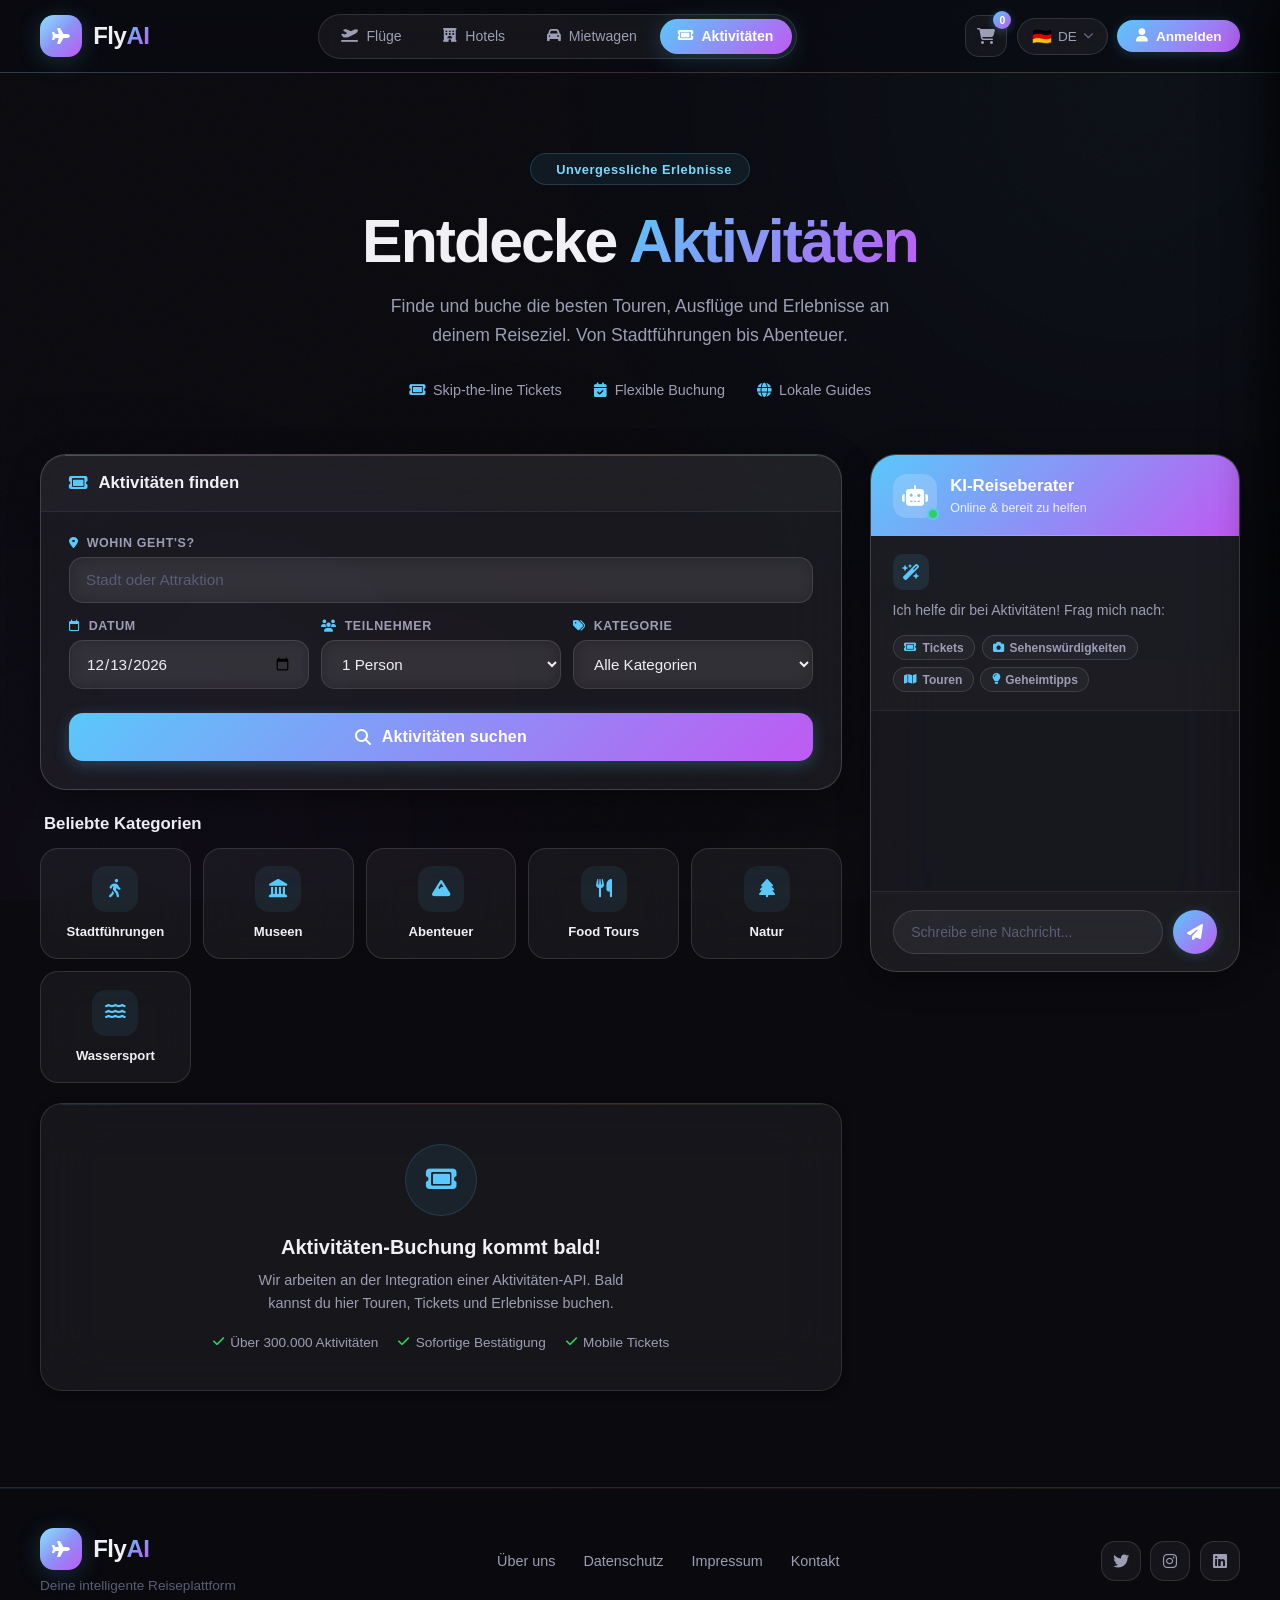
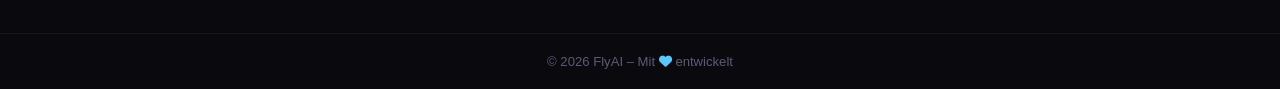
==== commit caa2cc83: "Major update: Security hardening, structured output, full frontend-API integration, UX overhaul & QA" ====
--- a/Frontend/aktivitaeten.html
+++ b/Frontend/aktivitaeten.html
@@ -3,7 +3,10 @@
 <head>
     <meta charset="UTF-8">
     <meta name="viewport" content="width=device-width, initial-scale=1.0">
+    <meta name="description" content="FlyAI - Finde und buche die besten Touren, Ausflüge und Erlebnisse an deinem Reiseziel.">
+    <meta name="theme-color" content="#0a0a0f">
     <title>FlyAI - Aktivitäten & Erlebnisse</title>
+    <link rel="icon" type="image/svg+xml" href="data:image/svg+xml,<svg xmlns='http://www.w3.org/2000/svg' viewBox='0 0 100 100'><text y='.9em' font-size='90'>✈️</text></svg>">
     <link rel="stylesheet" href="style.css?v=9">
     <link href="https://api.fontshare.com/v2/css?f[]=clash-display@400,500,600,700&f[]=satoshi@400,500,600,700&display=swap" rel="stylesheet">
     <link rel="stylesheet" href="https://cdnjs.cloudflare.com/ajax/libs/font-awesome/6.5.1/css/all.min.css">
@@ -44,25 +47,48 @@
                 </a>
             </nav>
             <div class="header-actions">
-                <button class="btn-cart" onclick="window.location.href='index.html'">
+                <button class="btn-cart" onclick="toggleCart()" aria-label="Warenkorb öffnen">
                     <i class="fa-solid fa-shopping-cart"></i>
-                    <span class="cart-badge" id="cart-badge" style="display:none">0</span>
+                    <span class="cart-badge" id="cart-badge">0</span>
                 </button>
-                <button class="btn-lang">
+                <button class="btn-lang" aria-label="Sprache wechseln">
                     <span class="flag">🇩🇪</span>
                     <span>DE</span>
                     <i class="fa-solid fa-chevron-down"></i>
                 </button>
-                <button class="btn-login">
+                <button class="btn-login" aria-label="Anmelden">
                     <i class="fa-solid fa-user"></i>
                     <span>Anmelden</span>
                 </button>
             </div>
-            <button class="mobile-menu-btn">
+            <button class="mobile-menu-btn" onclick="toggleMobileMenu()" aria-label="Menü öffnen">
                 <i class="fa-solid fa-bars"></i>
             </button>
         </div>
     </header>
+
+    <!-- Mobile Navigation -->
+    <div class="mobile-nav-overlay" onclick="toggleMobileMenu()"></div>
+    <nav class="mobile-nav">
+        <div class="mobile-nav-header">
+            <div class="logo">
+                <div class="logo-icon"><i class="fa-solid fa-plane"></i></div>
+                <span class="logo-text">Fly<span class="logo-highlight">AI</span></span>
+            </div>
+            <button class="mobile-nav-close" onclick="toggleMobileMenu()" aria-label="Menü schließen">
+                <i class="fa-solid fa-times"></i>
+            </button>
+        </div>
+        <div class="mobile-nav-links">
+            <a href="index.html" class="mobile-nav-link"><i class="fa-solid fa-plane-departure"></i><span>Flüge</span></a>
+            <a href="hotels.html" class="mobile-nav-link"><i class="fa-solid fa-hotel"></i><span>Hotels</span></a>
+            <a href="mietwagen.html" class="mobile-nav-link"><i class="fa-solid fa-car"></i><span>Mietwagen</span></a>
+            <a href="aktivitaeten.html" class="mobile-nav-link active"><i class="fa-solid fa-ticket"></i><span>Aktivitäten</span></a>
+        </div>
+        <div class="mobile-nav-footer">
+            <button class="btn-login" aria-label="Anmelden"><i class="fa-solid fa-user"></i><span>Anmelden</span></button>
+        </div>
+    </nav>
 
     <!-- Hero Section -->
     <section class="hero">
@@ -251,7 +277,7 @@
             <div id="chat-messages" class="chat-messages"></div>
             <div class="chat-input-container">
                 <input type="text" id="chat-input" placeholder="Schreibe eine Nachricht..." onkeypress="handleChatEnter(event)">
-                <button onclick="sendChat()" class="chat-send-btn">
+                <button onclick="sendChat()" class="chat-send-btn" aria-label="Nachricht senden">
                     <i class="fa-solid fa-paper-plane"></i>
                 </button>
             </div>
@@ -277,9 +303,9 @@
                 <a href="#">Kontakt</a>
             </div>
             <div class="footer-social">
-                <a href="#" class="social-link"><i class="fa-brands fa-twitter"></i></a>
-                <a href="#" class="social-link"><i class="fa-brands fa-instagram"></i></a>
-                <a href="#" class="social-link"><i class="fa-brands fa-linkedin"></i></a>
+                <a href="#" class="social-link" aria-label="Twitter"><i class="fa-brands fa-twitter"></i></a>
+                <a href="#" class="social-link" aria-label="Instagram"><i class="fa-brands fa-instagram"></i></a>
+                <a href="#" class="social-link" aria-label="LinkedIn"><i class="fa-brands fa-linkedin"></i></a>
             </div>
         </div>
         <div class="footer-bottom">
@@ -287,8 +313,86 @@
         </div>
     </footer>
 
-    <script src="app.js?v=7"></script>
+    <script src="flyai-shared.js?v=1"></script>
     <script>
+        // ==================== DUMMY ACTIVITIES DATA ====================
+        const activityDatabase = [
+            {
+                id: 1,
+                name: 'Stadtfuehrung durch die Altstadt',
+                category: 'tours',
+                price: 25,
+                rating: 4.8,
+                reviews: 1247,
+                duration: '2.5 Stunden',
+                description: 'Entdecke die historische Altstadt mit einem erfahrenen Guide',
+                icon: 'fa-solid fa-person-walking',
+                features: ['Kleine Gruppen', 'Lokaler Guide', 'Kostenlose Stornierung']
+            },
+            {
+                id: 2,
+                name: 'Museum Eintrittskarte (Skip-the-line)',
+                category: 'museums',
+                price: 18,
+                rating: 4.6,
+                reviews: 3420,
+                duration: 'Ganzer Tag',
+                description: 'Kein Anstehen - direkt rein ins Museum',
+                icon: 'fa-solid fa-landmark',
+                features: ['Skip-the-line', 'Mobile Ticket', 'Sofortige Bestaetigung']
+            },
+            {
+                id: 3,
+                name: 'Abenteuer Kletterpark',
+                category: 'adventure',
+                price: 39,
+                rating: 4.9,
+                reviews: 856,
+                duration: '3 Stunden',
+                description: 'Klettere durch verschiedene Parcours in den Baumwipfeln',
+                icon: 'fa-solid fa-mountain',
+                features: ['Ausruestung inkl.', 'Alle Level', 'Instruktor dabei']
+            },
+            {
+                id: 4,
+                name: 'Food Tour: Lokale Spezialitaeten',
+                category: 'food',
+                price: 55,
+                rating: 4.7,
+                reviews: 2103,
+                duration: '3.5 Stunden',
+                description: 'Probiere die besten lokalen Gerichte an 6 verschiedenen Stops',
+                icon: 'fa-solid fa-utensils',
+                features: ['6 Verkostungen', 'Getraenke inkl.', 'Max. 12 Teilnehmer']
+            },
+            {
+                id: 5,
+                name: 'Kayak Tour auf dem Fluss',
+                category: 'water',
+                price: 45,
+                rating: 4.8,
+                reviews: 673,
+                duration: '2 Stunden',
+                description: 'Paddle durch die Stadt und geniesse die Aussicht vom Wasser',
+                icon: 'fa-solid fa-water',
+                features: ['Anfaenger willkommen', 'Ausruestung inkl.', 'Guide dabei']
+            },
+            {
+                id: 6,
+                name: 'Botanischer Garten Fuehrung',
+                category: 'nature',
+                price: 15,
+                rating: 4.5,
+                reviews: 1890,
+                duration: '1.5 Stunden',
+                description: 'Entdecke exotische Pflanzen und wunderschoene Gaerten',
+                icon: 'fa-solid fa-tree',
+                features: ['Experten-Guide', 'Familienfreundlich', 'Rollstuhlgerecht']
+            }
+        ];
+
+        let currentActivities = [];
+
         // Datum-Input setzen
         document.addEventListener('DOMContentLoaded', () => {
             const today = new Date();
@@ -301,12 +405,143 @@
         }
 
         function searchActivities() {
-            showToast('Aktivitäten-Suche wird bald verfügbar sein!', 'info');
+            const location = document.getElementById('activity-location').value.trim();
+            const category = document.getElementById('category').value;
+            const participants = document.getElementById('participants').value;
+
+            if (!location) {
+                showToast('Bitte gib ein Reiseziel ein!', 'error');
+                document.getElementById('activity-location').focus();
+                return;
+            }
+
+            // Hide coming-soon card
+            const comingSoon = document.querySelector('.coming-soon-card');
+            if (comingSoon) comingSoon.style.display = 'none';
+
+            // Hide categories
+            const cats = document.querySelector('.activity-categories');
+            if (cats) cats.style.display = 'none';
+
+            // Filter activities
+            let results = [...activityDatabase];
+            if (category !== 'all') {
+                results = results.filter(a => a.category === category);
+            }
+
+            // Adjust prices slightly based on location
+            const locHash = location.split('').reduce((a, b) => a + b.charCodeAt(0), 0);
+            results = results.map(a => ({
+                ...a,
+                price: Math.round(a.price * (0.8 + (locHash % 40) / 100)),
+                adjustedParticipants: parseInt(participants)
+            }));
+
+            currentActivities = results;
+
+            if (results.length === 0) {
+                document.getElementById('activity-results') || createResultsContainer();
+                getResultsContainer().innerHTML = `
+                    <div class="coming-soon-card">
+                        <div class="coming-soon-icon"><i class="fa-solid fa-ticket"></i></div>
+                        <h3>Keine Aktivitaeten gefunden</h3>
+                        <p>Versuche eine andere Kategorie oder ein anderes Reiseziel.</p>
+                    </div>`;
+                return;
+            }
+
+            renderActivities(results, location);
+            showToast(results.length + ' Aktivitaeten in ' + location + ' gefunden!', 'success');
+        }
+
+        function getResultsContainer() {
+            let container = document.getElementById('activity-results');
+            if (!container) {
+                container = document.createElement('div');
+                container.id = 'activity-results';
+                container.className = 'results-container';
+                // Insert after search box
+                const searchBox = document.querySelector('.search-box');
+                searchBox.parentElement.insertBefore(container, searchBox.nextSibling);
+            }
+            return container;
+        }
+
+        function renderActivities(activities, location) {
+            const container = getResultsContainer();
+            container.innerHTML = `
+                <div class="results-summary" style="margin-bottom: 1rem;">
+                    <span><i class="fa-solid fa-ticket"></i> <strong>${activities.length} Aktivitaeten</strong> in ${escapeHTML(location)}</span>
+                </div>
+            ` + activities.map(activity => `
+                <div class="hotel-card" style="cursor:pointer">
+                    <div class="hotel-image" style="display:flex;align-items:center;justify-content:center;min-height:180px;background:rgba(90,200,250,0.05);">
+                        <i class="${activity.icon}" style="font-size:3rem;color:var(--accent);"></i>
+                    </div>
+                    <div class="hotel-info">
+                        <div class="hotel-header">
+                            <h3 class="hotel-name">${escapeHTML(activity.name)}</h3>
+                        </div>
+                        <div class="hotel-location">
+                            <i class="fa-solid fa-clock"></i>
+                            <span>${escapeHTML(activity.duration)}</span>
+                        </div>
+                        <div class="hotel-rating">
+                            <span class="rating-score">${activity.rating}</span>
+                            <span class="rating-text">${activity.rating >= 4.5 ? 'Hervorragend' : 'Sehr gut'}</span>
+                            <span class="rating-count">(${activity.reviews.toLocaleString('de-DE')} Bewertungen)</span>
+                        </div>
+                        <div class="hotel-amenities">
+                            ${activity.features.map(f => `<span class="amenity"><i class="fa-solid fa-check"></i> ${escapeHTML(f)}</span>`).join('')}
+                        </div>
+                        <p style="color:var(--text-muted);font-size:0.85rem;margin-top:0.5rem;">${escapeHTML(activity.description)}</p>
+                    </div>
+                    <div class="hotel-price">
+                        <div class="price-info">
+                            <span class="price-per-night">${activity.price} EUR</span>
+                            <span class="price-label">pro Person</span>
+                        </div>
+                        <div class="price-total">
+                            <span>Gesamt: <strong>${activity.price * (activity.adjustedParticipants || 1)} EUR</strong></span>
+                            <span class="nights-info">${activity.adjustedParticipants || 1} Person(en)</span>
+                        </div>
+                        <button class="select-btn" onclick="event.stopPropagation(); bookActivity(${activity.id})">
+                            <i class="fa-solid fa-cart-plus"></i> Zum Warenkorb
+                        </button>
+                    </div>
+                </div>
+            `).join('');
+        }
+
+        function bookActivity(activityId) {
+            const activity = currentActivities.find(a => a.id === activityId);
+            if (!activity) return;
+
+            const participants = parseInt(document.getElementById('participants').value) || 1;
+            const activityDate = document.getElementById('activity-date').value;
+            const totalPrice = activity.price * participants;
+
+            // Add to cart via backend API (addToCart from flyai-shared.js)
+            addToCart('activity', {
+                name: activity.name,
+                description: activity.description,
+                duration: activity.duration,
+                date: activityDate,
+                participants: participants,
+                pricePerPerson: activity.price
+            }, totalPrice, 'EUR');
         }
 
         function selectCategory(category) {
             document.getElementById('category').value = category;
-            showToast('Aktivitäten-Suche wird bald verfügbar sein!', 'info');
+            // If location is filled, auto-search
+            const location = document.getElementById('activity-location').value.trim();
+            if (location) {
+                searchActivities();
+            } else {
+                showToast('Gib zuerst ein Reiseziel ein, dann suche Aktivitaeten!', 'info');
+                document.getElementById('activity-location').focus();
+            }
         }
     </script>
 </body>
--- a/Frontend/style.css
+++ b/Frontend/style.css
@@ -1393,9 +1393,14 @@
     .trip-toggle { flex-direction: column; }
     .trip-option { justify-content: center; }
     .filters { flex-direction: column; align-items: stretch; }
-    .filter-buttons { justify-content: center; }
+    .filter-buttons { justify-content: center; flex-wrap: wrap; }
     .chat-intro { padding: 0.85rem 1rem; }
     .intro-tags { justify-content: center; }
+    .search-btn { width: calc(100% - 2rem); margin: 0 1rem 1rem; }
+    .search-fields { padding: 1rem; }
+    .search-box-header { padding: 0.85rem 1rem; }
+    .trip-toggle { padding: 1rem 1rem 0; }
+    .chat-input-container { padding: 0.85rem 1rem; }
 }
 
 /* ========== SCROLLBAR ========== */
@@ -1410,6 +1415,25 @@
 ::selection {
     background: rgba(90, 200, 250, 0.25);
     color: var(--text-white);
+}
+
+/* ========== FOCUS VISIBLE — ACCESSIBILITY ========== */
+:focus-visible {
+    outline: 2px solid var(--accent);
+    outline-offset: 2px;
+}
+
+button:focus-visible,
+a:focus-visible,
+input:focus-visible,
+select:focus-visible {
+    outline: 2px solid var(--accent);
+    outline-offset: 2px;
+}
+
+/* Skip focus outline for mouse users */
+:focus:not(:focus-visible) {
+    outline: none;
 }
 
 /* ========== TOAST NOTIFICATIONS ========== */
@@ -3472,4 +3496,1000 @@
         border-left: none;
         border-top: 1px solid var(--glass-border);
     }
-}
+    .hotel-image img { loading: lazy; }
+}
+
+@media (max-width: 480px) {
+    .hotel-image { height: 160px; }
+    .hotel-info { padding: 0.75rem 1rem; }
+    .hotel-name { font-size: 0.95rem; }
+}
+
+/* ================================================================
+   UX IMPROVEMENTS — Inspired by Google Flights, Skyscanner,
+   Booking.com, Kayak, Momondo, Expedia, Hopper, Kiwi.com
+   ================================================================ */
+
+/* ========== SKELETON LOADING (Booking.com style) ========== */
+.skeleton-container {
+    display: flex;
+    flex-direction: column;
+    gap: 0.85rem;
+    margin-top: 1rem;
+}
+
+.skeleton-card {
+    background: rgba(255, 255, 255, 0.05);
+    border-radius: var(--r-lg);
+    padding: 1.35rem 1.5rem;
+    display: flex;
+    justify-content: space-between;
+    align-items: center;
+    border: 1px solid var(--glass-border);
+    backdrop-filter: blur(30px);
+    -webkit-backdrop-filter: blur(30px);
+    animation: skeletonPulse 1.8s ease-in-out infinite;
+}
+
+.skeleton-card .sk-airline {
+    display: flex;
+    align-items: center;
+    gap: 0.7rem;
+    margin-bottom: 0.85rem;
+}
+
+.skeleton-card .sk-logo {
+    width: 40px;
+    height: 40px;
+    background: rgba(255, 255, 255, 0.08);
+    border-radius: var(--r-sm);
+}
+
+.skeleton-card .sk-text {
+    height: 14px;
+    background: rgba(255, 255, 255, 0.08);
+    border-radius: 4px;
+}
+
+.skeleton-card .sk-text-sm {
+    width: 60px;
+}
+
+.skeleton-card .sk-text-md {
+    width: 100px;
+}
+
+.skeleton-card .sk-text-lg {
+    width: 140px;
+}
+
+.skeleton-card .sk-times {
+    display: flex;
+    align-items: center;
+    gap: 1.25rem;
+}
+
+.skeleton-card .sk-time-block {
+    display: flex;
+    flex-direction: column;
+    gap: 6px;
+    align-items: center;
+}
+
+.skeleton-card .sk-time {
+    width: 50px;
+    height: 22px;
+    background: rgba(255, 255, 255, 0.08);
+    border-radius: 4px;
+}
+
+.skeleton-card .sk-airport {
+    width: 30px;
+    height: 12px;
+    background: rgba(255, 255, 255, 0.06);
+    border-radius: 3px;
+}
+
+.skeleton-card .sk-line-block {
+    flex: 1;
+    display: flex;
+    flex-direction: column;
+    align-items: center;
+    gap: 6px;
+    min-width: 80px;
+}
+
+.skeleton-card .sk-duration {
+    width: 50px;
+    height: 10px;
+    background: rgba(255, 255, 255, 0.06);
+    border-radius: 3px;
+}
+
+.skeleton-card .sk-line {
+    width: 100%;
+    height: 2px;
+    background: rgba(255, 255, 255, 0.06);
+    border-radius: 2px;
+}
+
+.skeleton-card .sk-stops {
+    width: 40px;
+    height: 10px;
+    background: rgba(255, 255, 255, 0.06);
+    border-radius: 3px;
+}
+
+.skeleton-card .sk-price-block {
+    display: flex;
+    flex-direction: column;
+    align-items: flex-end;
+    gap: 8px;
+}
+
+.skeleton-card .sk-price {
+    width: 80px;
+    height: 28px;
+    background: rgba(90, 200, 250, 0.08);
+    border-radius: 6px;
+}
+
+.skeleton-card .sk-price-note {
+    width: 60px;
+    height: 10px;
+    background: rgba(255, 255, 255, 0.05);
+    border-radius: 3px;
+}
+
+.skeleton-card .sk-btn {
+    width: 90px;
+    height: 36px;
+    background: rgba(90, 200, 250, 0.1);
+    border-radius: var(--r-md);
+}
+
+@keyframes skeletonPulse {
+    0%, 100% { opacity: 1; }
+    50% { opacity: 0.5; }
+}
+
+/* Skeleton for hotel cards */
+.skeleton-hotel {
+    background: rgba(255, 255, 255, 0.05);
+    border-radius: var(--r-lg);
+    overflow: hidden;
+    display: flex;
+    margin-bottom: 0.85rem;
+    border: 1px solid var(--glass-border);
+    animation: skeletonPulse 1.8s ease-in-out infinite;
+}
+
+.skeleton-hotel .sk-image {
+    width: 220px;
+    height: 180px;
+    background: rgba(255, 255, 255, 0.06);
+    flex-shrink: 0;
+}
+
+.skeleton-hotel .sk-content {
+    flex: 1;
+    padding: 1rem 1.25rem;
+    display: flex;
+    flex-direction: column;
+    gap: 0.5rem;
+}
+
+.skeleton-hotel .sk-title {
+    width: 70%;
+    height: 18px;
+    background: rgba(255, 255, 255, 0.08);
+    border-radius: 4px;
+}
+
+.skeleton-hotel .sk-subtitle {
+    width: 50%;
+    height: 12px;
+    background: rgba(255, 255, 255, 0.06);
+    border-radius: 3px;
+}
+
+.skeleton-hotel .sk-rating {
+    width: 40%;
+    height: 14px;
+    background: rgba(255, 255, 255, 0.06);
+    border-radius: 3px;
+}
+
+.skeleton-hotel .sk-amenities {
+    display: flex;
+    gap: 6px;
+    margin-top: auto;
+}
+
+.skeleton-hotel .sk-amenity {
+    width: 60px;
+    height: 10px;
+    background: rgba(255, 255, 255, 0.05);
+    border-radius: 3px;
+}
+
+.skeleton-hotel .sk-price-section {
+    width: 170px;
+    padding: 1rem;
+    display: flex;
+    flex-direction: column;
+    align-items: flex-end;
+    justify-content: center;
+    gap: 8px;
+    border-left: 1px solid var(--glass-border);
+}
+
+.skeleton-hotel .sk-h-price {
+    width: 70px;
+    height: 22px;
+    background: rgba(90, 200, 250, 0.08);
+    border-radius: 5px;
+}
+
+.skeleton-hotel .sk-h-note {
+    width: 50px;
+    height: 10px;
+    background: rgba(255, 255, 255, 0.05);
+    border-radius: 3px;
+}
+
+/* ========== ENHANCED FLIGHT CARDS (Google Flights / Skyscanner style) ========== */
+
+/* Flight card badge system */
+.flight-badge {
+    display: inline-flex;
+    align-items: center;
+    gap: 4px;
+    padding: 3px 10px;
+    border-radius: var(--r-full);
+    font-size: 0.7rem;
+    font-weight: 700;
+    text-transform: uppercase;
+    letter-spacing: 0.04em;
+}
+
+.flight-badge.cheapest {
+    background: rgba(48, 209, 88, 0.12);
+    color: var(--success);
+    border: 1px solid rgba(48, 209, 88, 0.25);
+}
+
+.flight-badge.fastest {
+    background: rgba(90, 200, 250, 0.12);
+    color: var(--accent);
+    border: 1px solid rgba(90, 200, 250, 0.25);
+}
+
+.flight-badge.best {
+    background: rgba(191, 90, 242, 0.12);
+    color: var(--accent-purple-light);
+    border: 1px solid rgba(191, 90, 242, 0.25);
+}
+
+.flight-badge.direct-badge {
+    background: rgba(48, 209, 88, 0.12);
+    color: var(--success);
+    border: 1px solid rgba(48, 209, 88, 0.25);
+}
+
+/* Flight card header badges row */
+.flight-badges {
+    display: flex;
+    gap: 6px;
+    margin-bottom: 0.6rem;
+    flex-wrap: wrap;
+}
+
+/* Enhanced airline display */
+.airline-badge {
+    display: inline-flex;
+    align-items: center;
+    gap: 0.5rem;
+    padding: 0.35rem 0.75rem;
+    background: rgba(255, 255, 255, 0.06);
+    border: 1px solid var(--glass-border);
+    border-radius: var(--r-full);
+    font-size: 0.78rem;
+    font-weight: 600;
+    color: var(--text-dim);
+}
+
+.airline-badge .airline-code {
+    width: auto;
+    height: auto;
+    padding: 2px 6px;
+    font-size: 0.7rem;
+    font-weight: 800;
+    background: var(--gradient-accent);
+    color: #fff;
+    border-radius: 4px;
+    letter-spacing: 0.04em;
+}
+
+.airline-badge .airline-text {
+    color: var(--text-white);
+    font-weight: 600;
+}
+
+/* Improved price display (all top travel sites) */
+.flight-price .price {
+    font-size: 2rem;
+    line-height: 1;
+    margin-bottom: 2px;
+}
+
+.flight-price .price-was {
+    font-size: 0.82rem;
+    color: var(--text-muted);
+    text-decoration: line-through;
+    margin-bottom: 2px;
+}
+
+.flight-price .price-savings {
+    display: inline-flex;
+    align-items: center;
+    gap: 3px;
+    font-size: 0.72rem;
+    font-weight: 700;
+    color: var(--success);
+    padding: 2px 8px;
+    background: rgba(48, 209, 88, 0.1);
+    border-radius: var(--r-full);
+    margin-bottom: 4px;
+}
+
+/* Enhanced flight card hover with left border accent */
+.flight-card {
+    border-left: 3px solid transparent;
+    transition: all 0.35s var(--ease), border-left-color 0.35s var(--ease);
+}
+
+.flight-card:hover {
+    border-left-color: var(--accent);
+}
+
+.flight-card.cheapest-card {
+    border-left-color: var(--success);
+}
+
+.flight-card.fastest-card {
+    border-left-color: var(--accent);
+}
+
+/* Flight card expanded details (Skyscanner-style) */
+.flight-details-row {
+    display: flex;
+    align-items: center;
+    gap: 1rem;
+    margin-top: 0.75rem;
+    padding-top: 0.75rem;
+    border-top: 1px solid rgba(255, 255, 255, 0.05);
+    flex-wrap: wrap;
+}
+
+.flight-detail-chip {
+    display: inline-flex;
+    align-items: center;
+    gap: 5px;
+    font-size: 0.75rem;
+    color: var(--text-dim);
+    padding: 4px 10px;
+    background: rgba(255, 255, 255, 0.03);
+    border-radius: var(--r-full);
+    border: 1px solid rgba(255, 255, 255, 0.05);
+}
+
+.flight-detail-chip i {
+    font-size: 0.7rem;
+    color: var(--accent);
+}
+
+.flight-detail-chip.luggage-included {
+    color: var(--success);
+    border-color: rgba(48, 209, 88, 0.15);
+    background: rgba(48, 209, 88, 0.05);
+}
+
+.flight-detail-chip.luggage-included i {
+    color: var(--success);
+}
+
+/* ========== RESULT SUMMARY BAR (Google Flights style) ========== */
+.results-summary {
+    display: flex;
+    align-items: center;
+    justify-content: space-between;
+    padding: 0.85rem 1.25rem;
+    margin-bottom: 0.5rem;
+    background: rgba(255, 255, 255, 0.03);
+    border-radius: var(--r-lg);
+    border: 1px solid rgba(255, 255, 255, 0.06);
+}
+
+.results-count {
+    font-size: 0.9rem;
+    font-weight: 600;
+    color: var(--text-dim);
+}
+
+.results-count strong {
+    color: var(--text-white);
+    font-weight: 700;
+}
+
+.results-price-range {
+    display: flex;
+    align-items: center;
+    gap: 8px;
+    font-size: 0.85rem;
+}
+
+.results-price-range .from-price {
+    font-weight: 700;
+    color: var(--success);
+    font-family: 'Clash Display', 'Outfit', sans-serif;
+    font-size: 1rem;
+}
+
+.results-price-range .price-label-sm {
+    color: var(--text-muted);
+    font-size: 0.78rem;
+}
+
+/* ========== QUICK FILTER CHIPS (Skyscanner / Kayak style) ========== */
+.quick-filters {
+    display: flex;
+    gap: 0.5rem;
+    padding: 0.75rem 0;
+    overflow-x: auto;
+    scrollbar-width: none;
+    -ms-overflow-style: none;
+    flex-wrap: wrap;
+}
+
+.quick-filters::-webkit-scrollbar { display: none; }
+
+.quick-filter-chip {
+    display: inline-flex;
+    align-items: center;
+    gap: 6px;
+    padding: 0.5rem 1rem;
+    background: rgba(255, 255, 255, 0.04);
+    border: 1px solid var(--glass-border);
+    border-radius: var(--r-full);
+    font-size: 0.82rem;
+    font-weight: 600;
+    color: var(--text-dim);
+    cursor: pointer;
+    transition: all 0.3s var(--ease);
+    white-space: nowrap;
+    font-family: inherit;
+}
+
+.quick-filter-chip:hover {
+    background: rgba(90, 200, 250, 0.08);
+    border-color: rgba(90, 200, 250, 0.2);
+    color: var(--accent);
+}
+
+.quick-filter-chip.active {
+    background: rgba(90, 200, 250, 0.12);
+    border-color: rgba(90, 200, 250, 0.3);
+    color: var(--accent);
+}
+
+.quick-filter-chip i {
+    font-size: 0.78rem;
+}
+
+.quick-filter-chip .chip-price {
+    font-weight: 700;
+    color: var(--accent);
+    margin-left: 2px;
+}
+
+/* ========== TRUST INDICATORS (Booking.com / Expedia style) ========== */
+.trust-bar {
+    display: flex;
+    justify-content: center;
+    gap: 2rem;
+    padding: 1rem 2rem;
+    margin: 0 2.5rem 1.5rem;
+    background: rgba(255, 255, 255, 0.03);
+    border-radius: var(--r-lg);
+    border: 1px solid rgba(255, 255, 255, 0.06);
+    flex-wrap: wrap;
+}
+
+.trust-item {
+    display: flex;
+    align-items: center;
+    gap: 0.6rem;
+    font-size: 0.82rem;
+    color: var(--text-dim);
+    font-weight: 500;
+}
+
+.trust-item i {
+    font-size: 1rem;
+    color: var(--success);
+}
+
+.trust-item .trust-number {
+    font-weight: 700;
+    color: var(--text-white);
+}
+
+/* ========== SEARCH FORM IMPROVEMENTS (Google Flights style) ========== */
+
+/* Class toggle indicator */
+.cabin-class-selector {
+    display: flex;
+    gap: 0.35rem;
+    padding: 0.5rem 1.75rem 0;
+}
+
+.cabin-class-btn {
+    padding: 0.4rem 0.85rem;
+    border: 1px solid var(--glass-border);
+    background: rgba(255, 255, 255, 0.03);
+    border-radius: var(--r-full);
+    font-size: 0.78rem;
+    font-weight: 600;
+    color: var(--text-muted);
+    cursor: pointer;
+    transition: all 0.3s var(--ease);
+    font-family: inherit;
+}
+
+.cabin-class-btn:hover {
+    color: var(--text-dim);
+    background: rgba(255, 255, 255, 0.06);
+}
+
+.cabin-class-btn.active {
+    color: var(--accent);
+    border-color: rgba(90, 200, 250, 0.3);
+    background: rgba(90, 200, 250, 0.08);
+}
+
+/* Improved search button with price hint */
+.search-btn-wrapper {
+    display: flex;
+    align-items: center;
+    gap: 1rem;
+    padding: 0 1.75rem 1.75rem;
+}
+
+.search-btn-hint {
+    display: flex;
+    align-items: center;
+    gap: 6px;
+    font-size: 0.78rem;
+    color: var(--text-muted);
+}
+
+.search-btn-hint i {
+    color: var(--success);
+    font-size: 0.75rem;
+}
+
+/* ========== POPULAR DESTINATIONS (Airbnb / Google Flights style) ========== */
+.popular-destinations {
+    margin-top: 1.5rem;
+}
+
+.popular-destinations h3 {
+    font-family: 'Clash Display', 'Outfit', sans-serif;
+    font-size: 1.05rem;
+    font-weight: 700;
+    color: var(--text-white);
+    margin-bottom: 1rem;
+    display: flex;
+    align-items: center;
+    gap: 0.5rem;
+}
+
+.popular-destinations h3 i {
+    color: var(--accent);
+    font-size: 0.9rem;
+}
+
+.destinations-grid {
+    display: grid;
+    grid-template-columns: repeat(auto-fill, minmax(180px, 1fr));
+    gap: 0.75rem;
+}
+
+.destination-card {
+    background: rgba(255, 255, 255, 0.04);
+    border: 1px solid var(--glass-border);
+    border-radius: var(--r-lg);
+    padding: 1rem;
+    cursor: pointer;
+    transition: all 0.35s var(--ease);
+    display: flex;
+    flex-direction: column;
+    gap: 0.4rem;
+    position: relative;
+    overflow: hidden;
+}
+
+.destination-card::before {
+    content: '';
+    position: absolute;
+    top: 0;
+    left: 10px;
+    right: 10px;
+    height: 1px;
+    background: var(--gradient-prismatic);
+    opacity: 0;
+    transition: opacity 0.3s var(--ease);
+}
+
+.destination-card:hover {
+    transform: translateY(-3px);
+    background: rgba(255, 255, 255, 0.06);
+    border-color: rgba(90, 200, 250, 0.2);
+    box-shadow: 0 8px 24px rgba(0, 0, 0, 0.3);
+}
+
+.destination-card:hover::before {
+    opacity: 0.4;
+}
+
+.destination-emoji {
+    font-size: 1.5rem;
+    margin-bottom: 0.2rem;
+}
+
+.destination-city {
+    font-weight: 700;
+    color: var(--text-white);
+    font-size: 0.92rem;
+}
+
+.destination-country {
+    font-size: 0.78rem;
+    color: var(--text-muted);
+}
+
+.destination-price {
+    font-family: 'Clash Display', 'Outfit', sans-serif;
+    font-weight: 700;
+    color: var(--accent);
+    font-size: 0.92rem;
+    margin-top: 0.25rem;
+}
+
+.destination-price span {
+    font-family: 'Satoshi', sans-serif;
+    font-size: 0.72rem;
+    font-weight: 500;
+    color: var(--text-muted);
+}
+
+/* ========== ENHANCED HOTEL CARDS — Trust Indicators (Booking.com style) ========== */
+.hotel-trust-badges {
+    display: flex;
+    gap: 6px;
+    flex-wrap: wrap;
+    margin-top: 0.25rem;
+}
+
+.hotel-trust-badge {
+    display: inline-flex;
+    align-items: center;
+    gap: 4px;
+    padding: 2px 8px;
+    border-radius: var(--r-full);
+    font-size: 0.68rem;
+    font-weight: 600;
+}
+
+.hotel-trust-badge.free-cancel {
+    background: rgba(48, 209, 88, 0.1);
+    color: var(--success);
+    border: 1px solid rgba(48, 209, 88, 0.2);
+}
+
+.hotel-trust-badge.breakfast {
+    background: rgba(255, 159, 10, 0.1);
+    color: var(--accent-warm);
+    border: 1px solid rgba(255, 159, 10, 0.2);
+}
+
+.hotel-trust-badge.top-rated {
+    background: rgba(191, 90, 242, 0.1);
+    color: var(--accent-purple-light);
+    border: 1px solid rgba(191, 90, 242, 0.2);
+}
+
+.hotel-trust-badge.limited {
+    background: rgba(255, 55, 95, 0.1);
+    color: var(--accent-pink);
+    border: 1px solid rgba(255, 55, 95, 0.2);
+}
+
+/* Hotel rating text descriptions (Booking.com style) */
+.rating-label {
+    font-size: 0.78rem;
+    font-weight: 600;
+}
+
+.rating-label.excellent { color: var(--success); }
+.rating-label.very-good { color: var(--accent); }
+.rating-label.good { color: var(--accent-warm); }
+
+/* ========== MICRO-INTERACTIONS ========== */
+
+/* Card entrance animation */
+.flight-card, .hotel-card {
+    animation: cardSlideIn 0.4s var(--ease) backwards;
+}
+
+.flight-card:nth-child(1), .hotel-card:nth-child(1) { animation-delay: 0.05s; }
+.flight-card:nth-child(2), .hotel-card:nth-child(2) { animation-delay: 0.1s; }
+.flight-card:nth-child(3), .hotel-card:nth-child(3) { animation-delay: 0.15s; }
+.flight-card:nth-child(4), .hotel-card:nth-child(4) { animation-delay: 0.2s; }
+.flight-card:nth-child(5), .hotel-card:nth-child(5) { animation-delay: 0.25s; }
+.flight-card:nth-child(6), .hotel-card:nth-child(6) { animation-delay: 0.3s; }
+.flight-card:nth-child(7), .hotel-card:nth-child(7) { animation-delay: 0.35s; }
+.flight-card:nth-child(8), .hotel-card:nth-child(8) { animation-delay: 0.4s; }
+
+@keyframes cardSlideIn {
+    from {
+        opacity: 0;
+        transform: translateY(16px);
+    }
+    to {
+        opacity: 1;
+        transform: translateY(0);
+    }
+}
+
+/* Smooth button press effect */
+.select-btn:active,
+.search-btn:active,
+.filter-btn:active {
+    transform: scale(0.97);
+}
+
+/* Pulse animation for urgency badges */
+.urgency-pulse {
+    animation: urgencyPulse 2s ease-in-out infinite;
+}
+
+@keyframes urgencyPulse {
+    0%, 100% { opacity: 1; }
+    50% { opacity: 0.7; }
+}
+
+/* Swap button enhanced animation */
+.swap-btn {
+    transition: all 0.4s var(--spring);
+}
+
+.swap-btn:active {
+    transform: rotate(180deg) scale(0.9);
+}
+
+/* Filter slide animation */
+.filters {
+    animation: filterSlideIn 0.35s var(--ease);
+}
+
+@keyframes filterSlideIn {
+    from {
+        opacity: 0;
+        transform: translateY(-10px);
+    }
+    to {
+        opacity: 1;
+        transform: translateY(0);
+    }
+}
+
+/* ========== SEARCH PROGRESS BAR (Hopper / Kiwi style) ========== */
+.search-progress {
+    display: flex;
+    flex-direction: column;
+    gap: 1rem;
+    padding: 2rem;
+    margin-top: 1.5rem;
+    background: rgba(255, 255, 255, 0.05);
+    border-radius: var(--r-xl);
+    backdrop-filter: blur(40px);
+    -webkit-backdrop-filter: blur(40px);
+    border: 1px solid var(--glass-border);
+    text-align: center;
+}
+
+.search-progress .progress-steps {
+    display: flex;
+    justify-content: center;
+    gap: 2rem;
+    margin-bottom: 0.5rem;
+}
+
+.search-progress .step {
+    display: flex;
+    flex-direction: column;
+    align-items: center;
+    gap: 0.5rem;
+    font-size: 0.82rem;
+    color: var(--text-muted);
+    transition: color 0.3s var(--ease);
+}
+
+.search-progress .step.active {
+    color: var(--accent);
+}
+
+.search-progress .step.done {
+    color: var(--success);
+}
+
+.search-progress .step-icon {
+    width: 36px;
+    height: 36px;
+    border-radius: 50%;
+    background: rgba(255, 255, 255, 0.05);
+    border: 2px solid var(--glass-border);
+    display: flex;
+    align-items: center;
+    justify-content: center;
+    font-size: 0.9rem;
+    transition: all 0.3s var(--ease);
+}
+
+.search-progress .step.active .step-icon {
+    background: rgba(90, 200, 250, 0.1);
+    border-color: var(--accent);
+    color: var(--accent);
+    animation: stepPulse 1.5s ease-in-out infinite;
+}
+
+.search-progress .step.done .step-icon {
+    background: rgba(48, 209, 88, 0.1);
+    border-color: var(--success);
+    color: var(--success);
+}
+
+@keyframes stepPulse {
+    0%, 100% { box-shadow: 0 0 0 0 rgba(90, 200, 250, 0.3); }
+    50% { box-shadow: 0 0 0 8px rgba(90, 200, 250, 0); }
+}
+
+.search-progress .progress-bar {
+    width: 100%;
+    height: 4px;
+    background: rgba(255, 255, 255, 0.06);
+    border-radius: var(--r-full);
+    overflow: hidden;
+}
+
+.search-progress .progress-fill {
+    height: 100%;
+    background: var(--gradient-accent);
+    border-radius: var(--r-full);
+    transition: width 0.5s var(--ease);
+    animation: progressShimmer 2s linear infinite;
+    background-size: 200% 100%;
+}
+
+@keyframes progressShimmer {
+    0% { background-position: 200% 0; }
+    100% { background-position: -200% 0; }
+}
+
+.search-progress .progress-text {
+    font-size: 0.88rem;
+    color: var(--text-dim);
+    font-weight: 500;
+}
+
+/* ========== ENHANCED HOTEL SEARCH — Rating Stars ========== */
+.star-rating {
+    display: inline-flex;
+    gap: 2px;
+}
+
+.star-rating i {
+    font-size: 0.75rem;
+}
+
+.star-rating i.filled {
+    color: var(--accent-warm);
+}
+
+.star-rating i.empty {
+    color: var(--text-muted);
+    opacity: 0.3;
+}
+
+/* ========== RESPONSIVE ADDITIONS ========== */
+@media (max-width: 900px) {
+    .trust-bar {
+        margin: 0 1.25rem 1rem;
+        gap: 1rem;
+        padding: 0.85rem 1rem;
+    }
+
+    .trust-item {
+        font-size: 0.75rem;
+    }
+
+    .popular-destinations {
+        margin-top: 1rem;
+    }
+
+    .destinations-grid {
+        grid-template-columns: repeat(2, 1fr);
+    }
+
+    .results-summary {
+        flex-direction: column;
+        gap: 0.5rem;
+        text-align: center;
+    }
+
+    .skeleton-card {
+        flex-direction: column;
+        gap: 1rem;
+    }
+
+    .skeleton-card .sk-price-block {
+        align-items: center;
+    }
+}
+
+@media (max-width: 600px) {
+    .trust-bar {
+        flex-direction: column;
+        gap: 0.5rem;
+        align-items: center;
+    }
+
+    .destinations-grid {
+        grid-template-columns: repeat(2, 1fr);
+        gap: 0.5rem;
+    }
+
+    .destination-card {
+        padding: 0.75rem;
+    }
+
+    .quick-filters {
+        flex-wrap: nowrap;
+        overflow-x: auto;
+    }
+
+    .cabin-class-selector {
+        padding: 0.5rem 1rem 0;
+        flex-wrap: wrap;
+    }
+
+    .skeleton-hotel {
+        flex-direction: column;
+    }
+
+    .skeleton-hotel .sk-image {
+        width: 100%;
+        height: 140px;
+    }
+
+    .skeleton-hotel .sk-price-section {
+        width: 100%;
+        border-left: none;
+        border-top: 1px solid var(--glass-border);
+        flex-direction: row;
+        justify-content: space-between;
+        align-items: center;
+    }
+}
